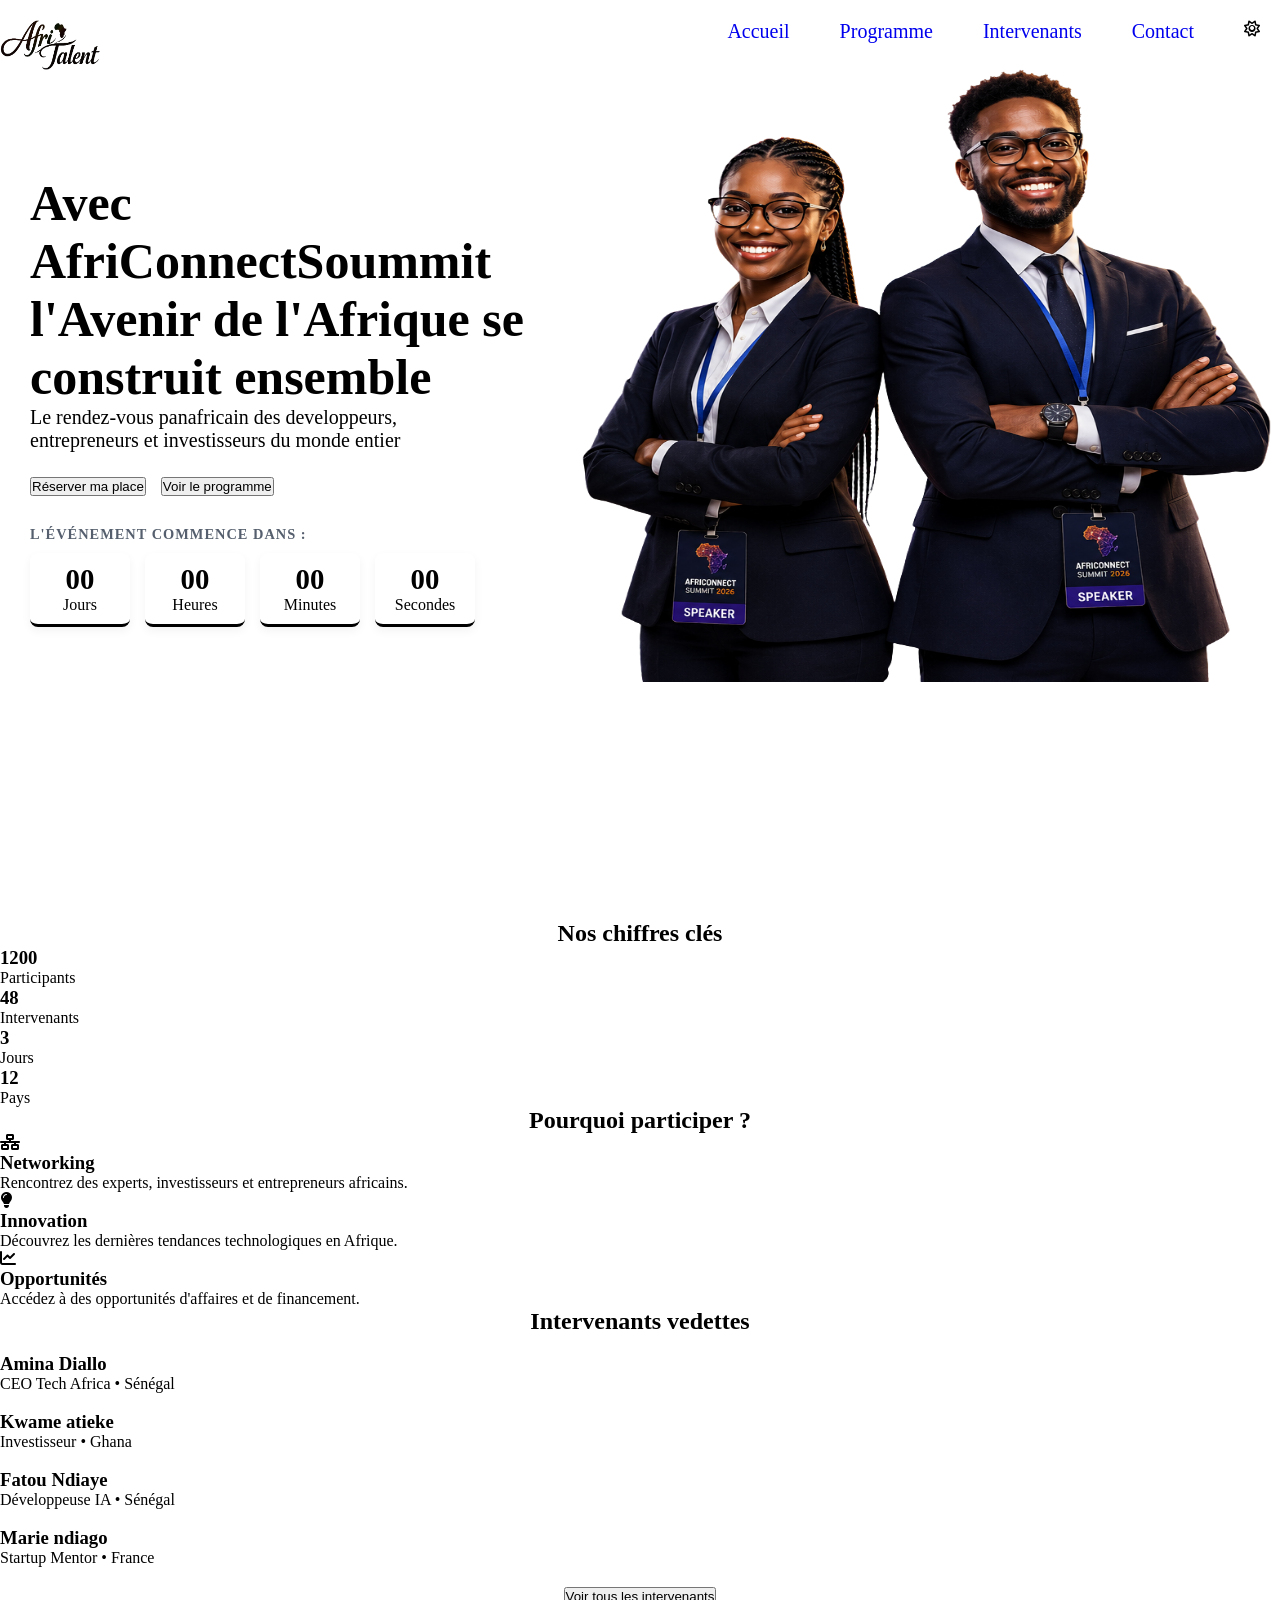
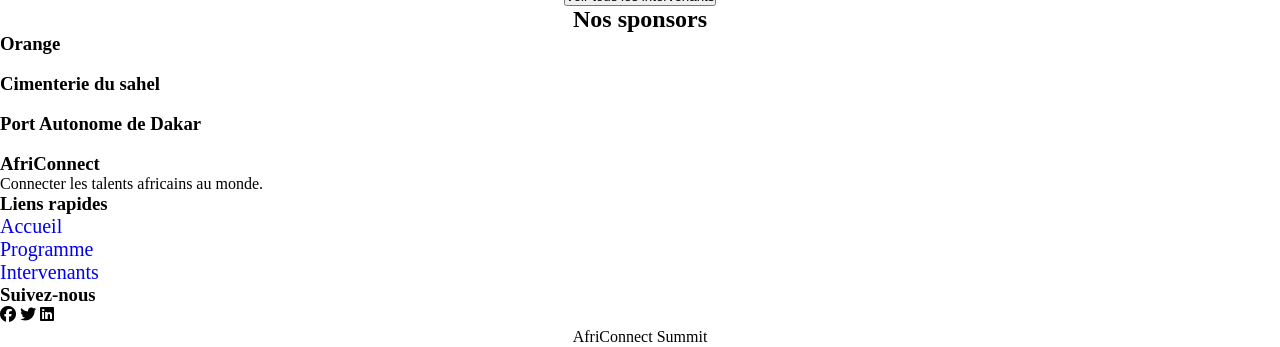
==== index.html @ 257198a6 "HTML : structure complète des 5 pages avec sections et contenu texte" ====
<!DOCTYPE html>
<html lang="fr">

<head>
    <meta charset="UTF-8">
    <meta name="viewport" content="width=device-width, initial-scale=1.0">
    <title>AfriConnect Summit 2026</title>
    <link rel="stylesheet" href="https://cdnjs.cloudflare.com/ajax/libs/font-awesome/6.5.1/css/all.min.css">
    <link rel="stylesheet" href="Css/style.css">
</head>

<body>
   <header class="mapage">
     <nav class="navigation">
        <div>
            <img src="Images/AFRI.png" alt="Logo AfriConnect" width="100px" height="50px">
        </div>
        <div>
            <ul type="none" class="lien">
                <li><a href="index.html">Accueil</a></li>
                <li><a href="programme.html">Programme</a></li>
                <li><a href="intervenants.html">Intervenants</a></li>
                <li><a href="contact.html">Contact</a></li>
                <li><i class="fa-regular fa-sun"></i></li>
            </ul>
        </div>
    </nav>
    <div>
        <section>
            <div class="PAGEACCEUIL">
                <div class="texte">
                    <h1 class="texteacceuil">Avec AfriConnectSoummit <br> l'Avenir de l'Afrique se construit ensemble</h1>
                    <span>Le rendez-vous panafricain des developpeurs, <br> entrepreneurs et investisseurs du monde entier</span>
                    <div class="acceuil">
                        <button >Réserver ma place</button>
                        <button >Voir le programme</button>
                    </div>
                    <div class="evenement">
                        <p class="titre">L'événement commence dans :</p>
                        <div class="aaa">
                            <div class="date">
                                <span id="jour">00</span>
                                <label>Jours</label>
                            </div>
                            <div class="date">
                                <span id="heure">00</span>
                                <label>Heures</label>
                            </div>
                            <div class="date">
                                <span id="minutes">00</span>
                                <label>Minutes</label>
                            </div>
                            <div class="date">
                                <span id="seconde">00</span>
                                <label>Secondes</label>
                            </div>
                        </div>
                    </div>
                </div>
                <div>
                    <img src="Images/PhotoA123.png" alt="photo accueil" id="photoAcceuil">
                </div>
            </div>
        </section>
    </div>
   </header>
     
   <div>
    <section class="chiffres">
        <h2 style="text-align:center">Nos chiffres clés</h2>

        <div class="grid-chiffres">
            <div class="chiffre1">
                <h3 class="counter">1200</h3>
                <p>Participants</p>
            </div>

            <div class="chiffre2">
                <h3 class="counter">48</h3>
                <p>Intervenants</p>
            </div>

            <div class="chiffre3">
                <h3 class="counter">3</h3>
                <p>Jours</p>
            </div>

            <div class="chiffre4">
                <h3 class="counter">12</h3>
                <p>Pays</p>
            </div>
        </div>
    </section>
   </div>

    <section class="PARTICIPER">
        <h2 style="text-align:center;">Pourquoi participer ?</h2>

        <div class="participation">

            <div>
                <i class="fa-solid fa-network-wired"></i>
                <h3>Networking</h3>
                <p>Rencontrez des experts, investisseurs et entrepreneurs africains.</p>
            </div>

            <div class="why-box">
                <i class="fa-solid fa-lightbulb"></i>
                <h3>Innovation</h3>
                <p>Découvrez les dernières tendances technologiques en Afrique.</p>
            </div>

            <div class="why-box">
                <i class="fa-solid fa-chart-line"></i>
                <h3>Opportunités</h3>
                <p>Accédez à des opportunités d'affaires et de financement.</p>
            </div>

        </div>
    </section>

    <section class="intervenants">
        <h2 style="text-align:center;">Intervenants vedettes</h2>

        <div class="grid-intervenants">

            <div class="card">
                <img src="" alt="">
                <h3>Amina Diallo</h3>
                <p>CEO Tech Africa • Sénégal</p>
            </div>

            <div class="card">
                <img src="" alt="">
                <h3>Kwame atieke</h3>
                <p>Investisseur • Ghana</p>
            </div>

            <div class="card">
                <img src="" alt="">
                <h3>Fatou Ndiaye</h3>
                <p>Développeuse IA • Sénégal</p>
            </div>

            <div class="card">
                <img src="" alt="">
                <h3>Marie ndiago</h3>
                <p>Startup Mentor • France</p>
            </div>

        </div>

        <div style="text-align:center; margin-top:20px;">
            <button onclick="location.href='intervenants.html'">Voir tous les intervenants</button>
        </div>
    </section>

    <section class="sponsors">
        <h2 style="text-align:center">Nos sponsors</h2>

        <div>

            <div class="orange">
                <h3>Orange</h3>
                <img src="" alt="">
            </div>

            <div class="ciment">
                <h3>Cimenterie du sahel</h3>
                <img src="" alt="">
            </div>

            <div class="port">
                <h3>Port Autonome de Dakar</h3>
                <img src="" alt="">
            </div>
        </div>
    </section>

    <footer>
        <div class="footer">
            <div>
                <h3>AfriConnect</h3>
                <p>Connecter les talents africains au monde.</p>
            </div>
            <div>
                <h3>Liens rapides</h3>
                <ul>
                    <li><a href="#">Accueil</a></li>
                    <li><a href="#">Programme</a></li>
                    <li><a href="#">Intervenants</a></li>
                </ul>
            </div>
            <div>
                <h3>Suivez-nous</h3>
                <i class="fa-brands fa-facebook"></i>
                <i class="fa-brands fa-twitter"></i>
                <i class="fa-brands fa-linkedin"></i>
            </div>
        </div>
        <p style="text-align:center;">
            <span></span> AfriConnect Summit
        </p>
    </footer>

    <script src="Js/main.js"></script>
</body>

</html>
---- Css/style.css ----
*{
    margin: 0;
    padding: 0;
}
.navigation{
    display: flex;
    justify-content: space-between;
    margin-top: 20px;
    margin-right: 20px;
}
.lien{
    display: flex;
    justify-content: space-between;
    gap: 50px;
}
.PAGEACCEUIL{
    display: flex;
    justify-content: space-between;
}
#photoAcceuil{
    margin-top: -5px;
    width: 700px;
    height: 613px;
    margin-bottom: 50px;
    
}
a{
    font-size: 20px;
}
.texte{
    margin-top: 100px;
    margin-left: 30px;
}
.texteacceuil{
    font-size: 50px;
}
span{
    font-size: 20px;
}
a{
    text-decoration: none;
}
.acceuil {
    margin-top: 25px;
    margin-bottom: 30px;
    display: flex;
    gap: 15px;
}

.evenement{
    margin-top: 20px;
    max-width: 400px;
}

.titre{
    font-size: 0.9rem;
    font-weight: 600;
    text-transform: uppercase;
    letter-spacing: 1px;
    margin-bottom: 10px;
    color: #555F6D; 
}

.aaa {
    display: flex;
    gap: 15px;
}

.date {
    background: #ffffff;
    padding: 10px 15px;
    border-radius: 8px;
    text-align: center;
    min-width: 70px;
    box-shadow: 0 4px 10px rgba(0, 0, 0, 0.05);
    border-bottom: 3px solid black; 
}

.date span {
    display: block;
    font-size: 1.8rem;
    font-weight: bold;
    color:black; 
}
/* .mapage{
    background: url(../../../../Downloads/pageAcceuil1.png);
    background-size: cover;
} */
header{
    height: 100vh;
}
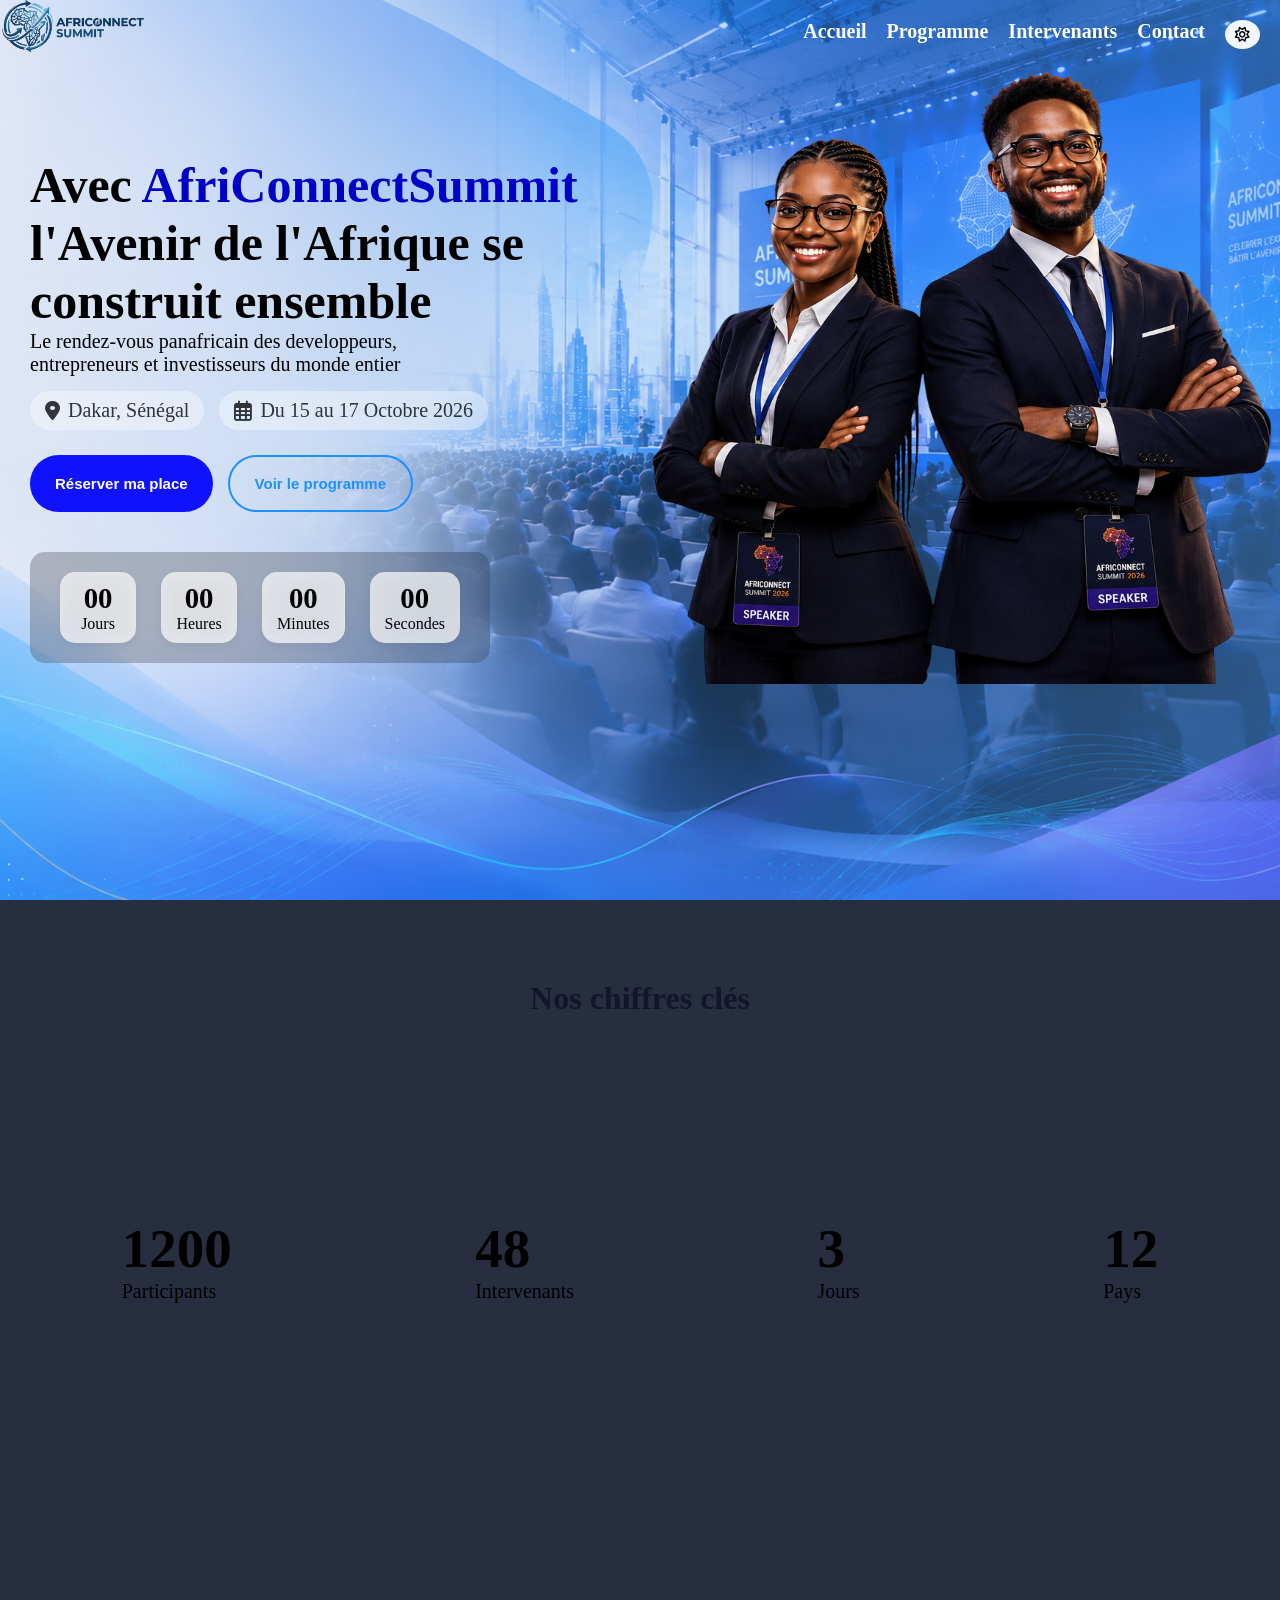
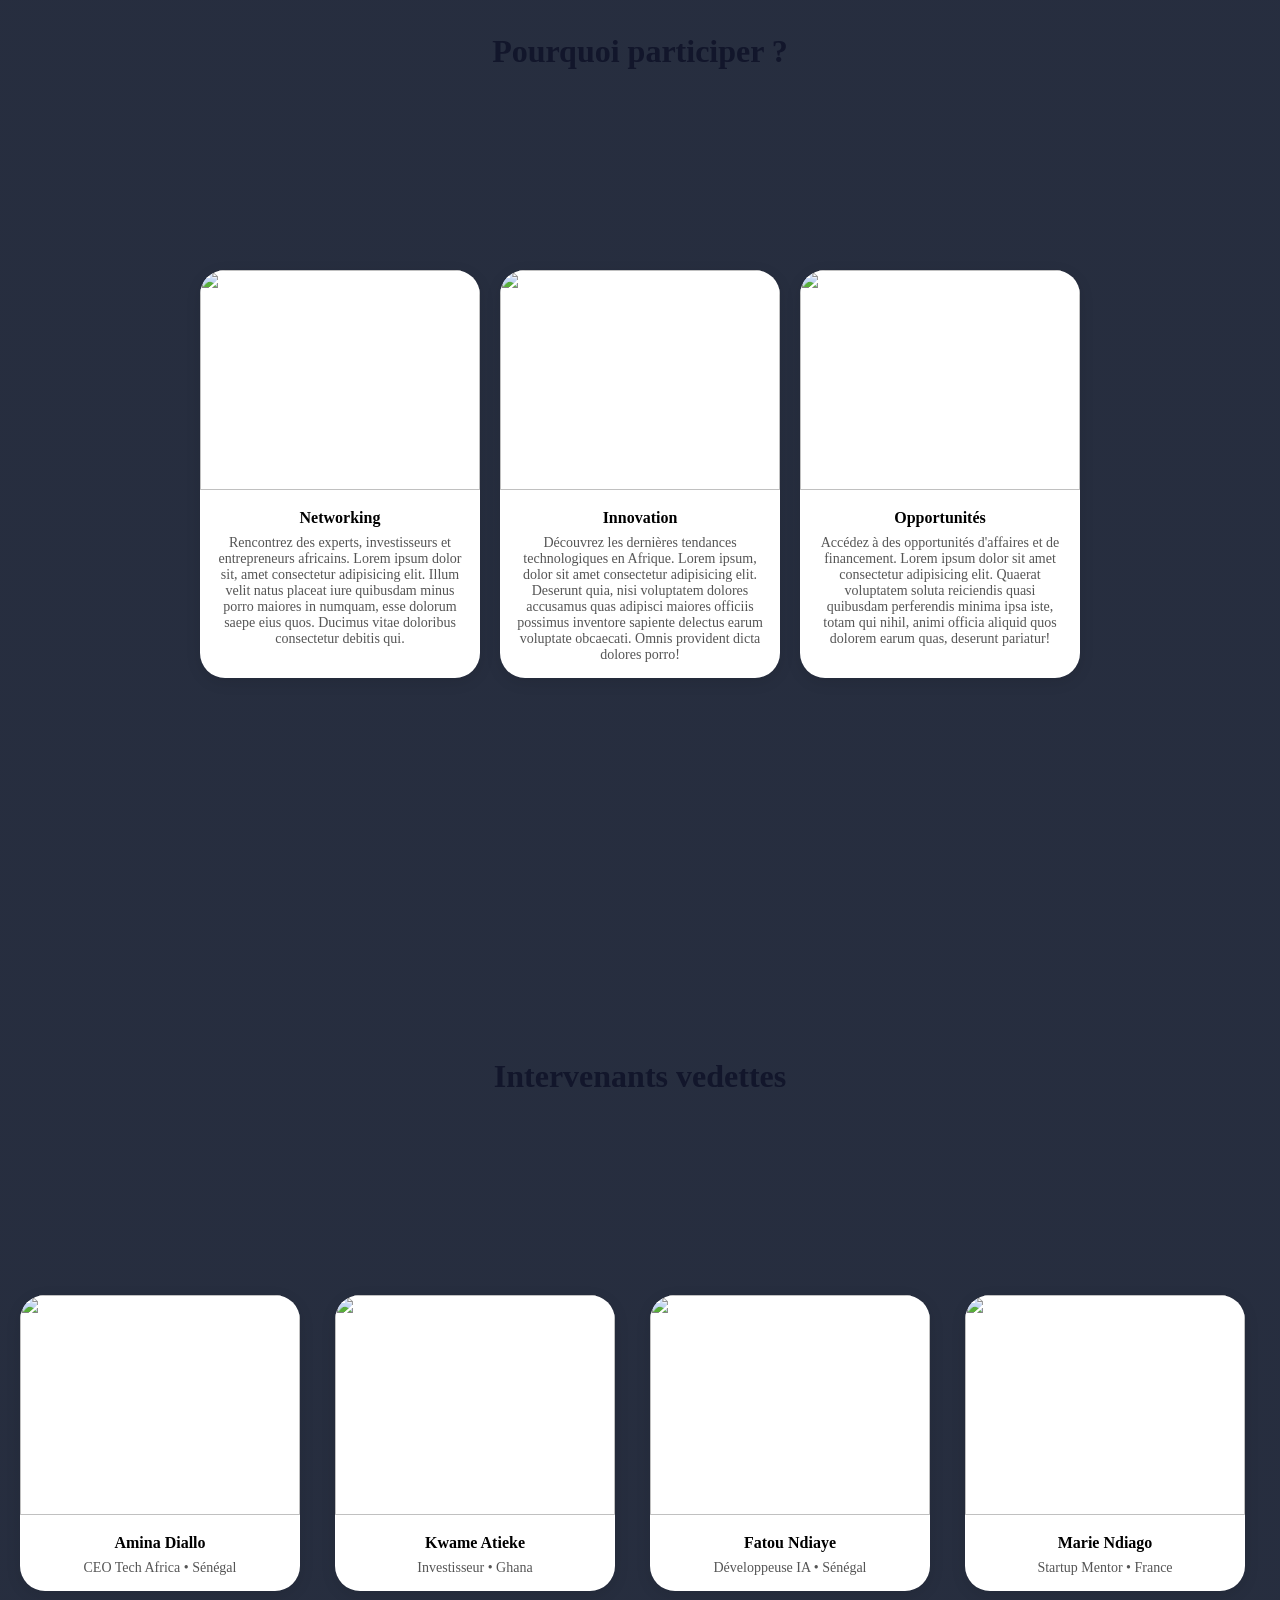
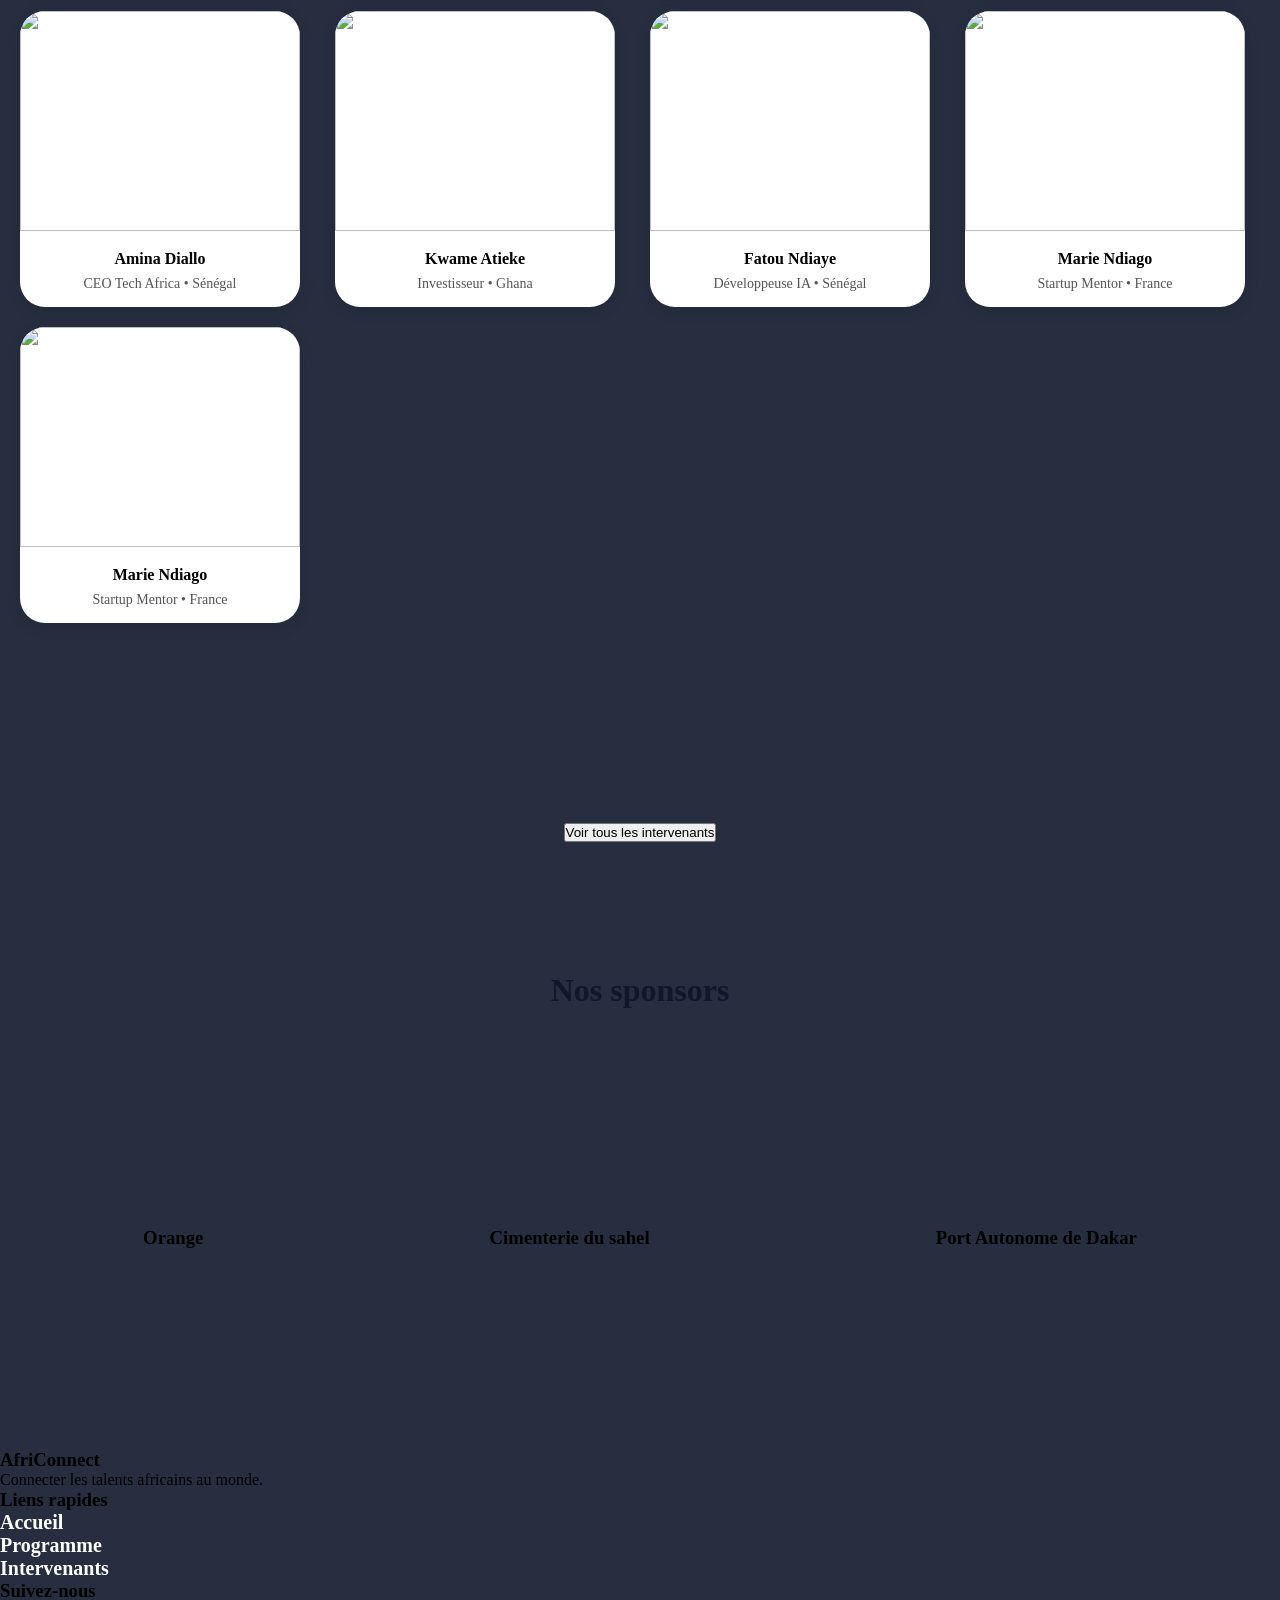
==== commit 0dd5b603: "CSS : variables, layout général et styles de base" ====
--- a/index.html
+++ b/index.html
@@ -1,6 +1,5 @@
 <!DOCTYPE html>
 <html lang="fr">
-
 <head>
     <meta charset="UTF-8">
     <meta name="viewport" content="width=device-width, initial-scale=1.0">
@@ -9,170 +8,245 @@
     <link rel="stylesheet" href="Css/style.css">
 </head>
 
-<body>
-   <header class="mapage">
-     <nav class="navigation">
-        <div>
-            <img src="Images/AFRI.png" alt="Logo AfriConnect" width="100px" height="50px">
-        </div>
-        <div>
-            <ul type="none" class="lien">
-                <li><a href="index.html">Accueil</a></li>
-                <li><a href="programme.html">Programme</a></li>
-                <li><a href="intervenants.html">Intervenants</a></li>
-                <li><a href="contact.html">Contact</a></li>
-                <li><i class="fa-regular fa-sun"></i></li>
-            </ul>
-        </div>
-    </nav>
+<body  class="back">
     <div>
-        <section>
-            <div class="PAGEACCEUIL">
-                <div class="texte">
-                    <h1 class="texteacceuil">Avec AfriConnectSoummit <br> l'Avenir de l'Afrique se construit ensemble</h1>
-                    <span>Le rendez-vous panafricain des developpeurs, <br> entrepreneurs et investisseurs du monde entier</span>
-                    <div class="acceuil">
-                        <button >Réserver ma place</button>
-                        <button >Voir le programme</button>
-                    </div>
-                    <div class="evenement">
-                        <p class="titre">L'événement commence dans :</p>
-                        <div class="aaa">
-                            <div class="date">
-                                <span id="jour">00</span>
-                                <label>Jours</label>
+        <header class="mapage">
+            <nav class="navigation">
+                <div>
+                    <img src="Images/LOGO1.png" alt="Logo AfriConnect" class="logo">
+                </div>
+                <div>
+                    <ul type="none" class="lien">
+                        <li><a href="index.html">Accueil</a></li>
+                        <li><a href="programme.html">Programme</a></li>
+                        <li><a href="intervenants.html">Intervenants</a></li>
+                        <li><a href="contact.html">Contact</a></li>
+                        <li>
+                            <button>
+                                <i class="fa-regular fa-sun"></i>
+                            </button>
+                        </li>
+                    </ul>
+                </div>
+            </nav>
+            <div>
+                <section>
+                    <div class="PAGEACCEUIL">
+                        <div class="texte">
+                            <h1 class="texteacceuil">Avec <span class="afri">AfriConnectSummit</span> <br> l'Avenir de l'Afrique se construit
+                                ensemble</h1>
+                            <span>Le rendez-vous panafricain des developpeurs, <br> entrepreneurs et investisseurs du
+                                monde entier</span>
+                            <div class="dateevenement">
+                                <span class="info">
+                                    <i class="fa-solid fa-location-dot"></i> Dakar, Sénégal
+                                </span>
+                                <span class="info">
+                                    <i class="fa-regular fa-calendar-days"></i>Du 15 au 17 Octobre 2026
+                                </span>
                             </div>
-                            <div class="date">
-                                <span id="heure">00</span>
-                                <label>Heures</label>
+                            <div class="acceuil">
+                                <button class="buttonplace">Réserver ma place</button>
+                                <button class="buttonprogramme">Voir le programme</button>
                             </div>
-                            <div class="date">
-                                <span id="minutes">00</span>
-                                <label>Minutes</label>
-                            </div>
-                            <div class="date">
-                                <span id="seconde">00</span>
-                                <label>Secondes</label>
+                            <div class="evenement">
+                                <div class="aaa">
+                                    <div class="date">
+                                        <span id="jour">00</span>
+                                        <label>Jours</label>
+                                    </div>
+                                    <div class="date">
+                                        <span id="heure">00</span>
+                                        <label>Heures</label>
+                                    </div>
+                                    <div class="date">
+                                        <span id="minutes">00</span>
+                                        <label>Minutes</label>
+                                    </div>
+                                    <div class="date">
+                                        <span id="seconde">00</span>
+                                        <label>Secondes</label>
+                                    </div>
+                                </div>
                             </div>
                         </div>
-                    </div>
-                </div>
-                <div>
-                    <img src="Images/PhotoA123.png" alt="photo accueil" id="photoAcceuil">
-                </div>
-            </div>
-        </section>
+                        <div>
+                            <img src="Images/PhotoAcceuil1 (3).png" alt="photo accueil" id="photoAcceuil">
+                        </div>
+                    </div>
+                </section>
+            </div>
+        </header>
+
+        <div>
+            <section class="chiffreclé">
+                <h2 class="centrer">Nos chiffres clés</h2>
+
+                <div class="chiffre">
+                    <div class="chiffre1">
+                        <h3 class="nombre">1200</h3>
+                        <p class="mesp">Participants</p>
+                    </div>
+
+                    <div class="chiffre2">
+                        <h3 class="nombre">48</h3>
+                        <p class="mesp">Intervenants</p>
+                    </div>
+
+                    <div class="chiffre3">
+                        <h3 class="nombre">3</h3>
+                        <p class="mesp">Jours</p>
+                    </div>
+
+                    <div class="chiffre4">
+                        <h3 class="nombre">12</h3>
+                        <p class="mesp">Pays</p>
+                    </div>
+                </div>
+            </section>
+        </div>
     </div>
-   </header>
-     
-   <div>
-    <section class="chiffres">
-        <h2 style="text-align:center">Nos chiffres clés</h2>
-
-        <div class="grid-chiffres">
-            <div class="chiffre1">
-                <h3 class="counter">1200</h3>
-                <p>Participants</p>
-            </div>
-
-            <div class="chiffre2">
-                <h3 class="counter">48</h3>
-                <p>Intervenants</p>
-            </div>
-
-            <div class="chiffre3">
-                <h3 class="counter">3</h3>
-                <p>Jours</p>
-            </div>
-
-            <div class="chiffre4">
-                <h3 class="counter">12</h3>
-                <p>Pays</p>
-            </div>
+
+    <section class="PARTICIPER">
+        <h2 class="centrer">Pourquoi participer ?</h2>
+
+        <div class="participation">
+
+            <div class="carte">
+                <img src="" alt="">
+                <div class="cartep">
+                    <h3>Networking</h3>
+                    <p>Rencontrez des experts, investisseurs et entrepreneurs africains. Lorem ipsum dolor sit, amet
+                        consectetur adipisicing elit. Illum velit natus placeat iure quibusdam minus porro maiores in
+                        numquam, esse dolorum saepe eius quos. Ducimus vitae doloribus consectetur debitis qui.</p>
+                </div>
+            </div>
+
+            <div class="carte">
+                <img src="" alt="">
+                <div class="cartep">
+                    <h3>Innovation</h3>
+                    <p>Découvrez les dernières tendances technologiques en Afrique. Lorem ipsum, dolor sit amet
+                        consectetur adipisicing elit. Deserunt quia, nisi voluptatem dolores accusamus quas adipisci
+                        maiores officiis possimus inventore sapiente delectus earum voluptate obcaecati. Omnis provident
+                        dicta dolores porro!</p>
+                </div>
+            </div>
+
+            <div class="carte">
+                <img src="" alt="">
+                <div class="cartep">
+                    <h3>Opportunités</h3>
+                    <p>Accédez à des opportunités d'affaires et de financement. Lorem ipsum dolor sit amet consectetur
+                        adipisicing elit. Quaerat voluptatem soluta reiciendis quasi quibusdam perferendis minima ipsa
+                        iste, totam qui nihil, animi officia aliquid quos dolorem earum quas, deserunt pariatur!</p>
+                </div>
+            </div>
+
         </div>
     </section>
-   </div>
-
-    <section class="PARTICIPER">
-        <h2 style="text-align:center;">Pourquoi participer ?</h2>
-
-        <div class="participation">
-
-            <div>
-                <i class="fa-solid fa-network-wired"></i>
-                <h3>Networking</h3>
-                <p>Rencontrez des experts, investisseurs et entrepreneurs africains.</p>
-            </div>
-
-            <div class="why-box">
-                <i class="fa-solid fa-lightbulb"></i>
-                <h3>Innovation</h3>
-                <p>Découvrez les dernières tendances technologiques en Afrique.</p>
-            </div>
-
-            <div class="why-box">
-                <i class="fa-solid fa-chart-line"></i>
-                <h3>Opportunités</h3>
-                <p>Accédez à des opportunités d'affaires et de financement.</p>
-            </div>
-
+
+    <section class="Nos">
+        <h2 class="centrer">Intervenants vedettes</h2>
+
+        <div class="intervenants">
+
+            <div class="carte">
+                <img src="" alt="">
+                <div class="cartep">
+                    <h3>Amina Diallo</h3>
+                    <p>CEO Tech Africa • Sénégal</p>
+                </div>
+            </div>
+
+            <div class="carte">
+                <img src="" alt="">
+                <div class="cartep">
+                    <h3>Kwame Atieke</h3>
+                    <p>Investisseur • Ghana</p>
+                </div>
+            </div>
+
+            <div class="carte">
+                <img src="" alt="">
+                <div class="cartep">
+                    <h3>Fatou Ndiaye</h3>
+                    <p>Développeuse IA • Sénégal</p>
+                </div>
+            </div>
+
+            <div class="carte">
+                <img src="" alt="">
+                <div class="cartep">
+                    <h3>Marie Ndiago</h3>
+                    <p>Startup Mentor • France</p>
+                </div>
+            </div>
+
+            <div class="carte">
+                <img src="" alt="">
+                <div class="cartep">
+                    <h3>Amina Diallo</h3>
+                    <p>CEO Tech Africa • Sénégal</p>
+                </div>
+            </div>
+
+            <div class="carte">
+                <img src="" alt="">
+                <div class="cartep">
+                    <h3>Kwame Atieke</h3>
+                    <p>Investisseur • Ghana</p>
+                </div>
+            </div>
+
+            <div class="carte">
+                <img src="" alt="">
+                <div class="cartep">
+                    <h3>Fatou Ndiaye</h3>
+                    <p>Développeuse IA • Sénégal</p>
+                </div>
+            </div>
+
+            <div class="carte">
+                <img src="" alt="">
+                <div class="cartep">
+                    <h3>Marie Ndiago</h3>
+                    <p>Startup Mentor • France</p>
+                </div>
+            </div>
+            <div class="carte">
+                <img src="" alt="">
+                <div class="cartep">
+                    <h3>Marie Ndiago</h3>
+                    <p>Startup Mentor • France</p>
+                </div>
+            </div>
+
+        </div>
+
+        <div class="boutonintervenant">
+            <button>Voir tous les intervenants</button>
         </div>
     </section>
 
-    <section class="intervenants">
-        <h2 style="text-align:center;">Intervenants vedettes</h2>
-
-        <div class="grid-intervenants">
-
-            <div class="card">
-                <img src="" alt="">
-                <h3>Amina Diallo</h3>
-                <p>CEO Tech Africa • Sénégal</p>
-            </div>
-
-            <div class="card">
-                <img src="" alt="">
-                <h3>Kwame atieke</h3>
-                <p>Investisseur • Ghana</p>
-            </div>
-
-            <div class="card">
-                <img src="" alt="">
-                <h3>Fatou Ndiaye</h3>
-                <p>Développeuse IA • Sénégal</p>
-            </div>
-
-            <div class="card">
-                <img src="" alt="">
-                <h3>Marie ndiago</h3>
-                <p>Startup Mentor • France</p>
-            </div>
-
-        </div>
-
-        <div style="text-align:center; margin-top:20px;">
-            <button onclick="location.href='intervenants.html'">Voir tous les intervenants</button>
-        </div>
-    </section>
-
     <section class="sponsors">
-        <h2 style="text-align:center">Nos sponsors</h2>
-
-        <div>
+        <h2 class="centrer">Nos sponsors</h2>
+
+        <div class="zzz">
 
             <div class="orange">
+                <img src="" alt="">
                 <h3>Orange</h3>
-                <img src="" alt="">
             </div>
 
             <div class="ciment">
+                <img src="" alt="">
                 <h3>Cimenterie du sahel</h3>
-                <img src="" alt="">
             </div>
 
             <div class="port">
+                <img src="" alt="">
                 <h3>Port Autonome de Dakar</h3>
-                <img src="" alt="">
             </div>
         </div>
     </section>
@@ -198,9 +272,6 @@
                 <i class="fa-brands fa-linkedin"></i>
             </div>
         </div>
-        <p style="text-align:center;">
-            <span></span> AfriConnect Summit
-        </p>
     </footer>
 
     <script src="Js/main.js"></script>
--- a/Css/style.css
+++ b/Css/style.css
@@ -1,45 +1,62 @@
-*{
+* {
     margin: 0;
     padding: 0;
 }
-.navigation{
+
+.navigation {
+    display: flex;
+    justify-content: space-between;
+    margin-right: 20px;
+}
+
+.lien {
     display: flex;
     justify-content: space-between;
     margin-top: 20px;
-    margin-right: 20px;
-}
-.lien{
+    gap: 20px;
+}
+
+a {
+    color: white;
+    font-weight: bold;
+}
+
+
+.PAGEACCEUIL {
     display: flex;
     justify-content: space-between;
-    gap: 50px;
-}
-.PAGEACCEUIL{
-    display: flex;
-    justify-content: space-between;
-}
-#photoAcceuil{
-    margin-top: -5px;
-    width: 700px;
+    
+}
+
+#photoAcceuil {
+    margin-top: 15px;
+    width: 630px;
     height: 613px;
     margin-bottom: 50px;
-    
-}
-a{
+
+}
+
+a {
     font-size: 20px;
 }
-.texte{
+
+.texte {
     margin-top: 100px;
     margin-left: 30px;
 }
-.texteacceuil{
+
+.texteacceuil {
     font-size: 50px;
 }
-span{
+
+span {
     font-size: 20px;
 }
-a{
+
+a {
     text-decoration: none;
 }
+
 .acceuil {
     margin-top: 25px;
     margin-bottom: 30px;
@@ -47,46 +64,523 @@
     gap: 15px;
 }
 
-.evenement{
-    margin-top: 20px;
+.evenement {
+    margin-top: 40px;
     max-width: 400px;
 }
 
-.titre{
-    font-size: 0.9rem;
-    font-weight: 600;
-    text-transform: uppercase;
-    letter-spacing: 1px;
-    margin-bottom: 10px;
-    color: #555F6D; 
-}
-
 .aaa {
     display: flex;
     gap: 15px;
 }
-
 .date {
-    background: #ffffff;
+    background: rgba(255, 255, 255, 0.733);
+    backdrop-filter: blur(10px);
     padding: 10px 15px;
-    border-radius: 8px;
-    text-align: center;
-    min-width: 70px;
+    border-radius: 15px;
+    text-align: center;
+    width: 100%;
     box-shadow: 0 4px 10px rgba(0, 0, 0, 0.05);
-    border-bottom: 3px solid black; 
 }
 
 .date span {
     display: block;
     font-size: 1.8rem;
     font-weight: bold;
-    color:black; 
-}
-/* .mapage{
-    background: url(../../../../Downloads/pageAcceuil1.png);
+    color: black;
+}
+
+.mapage {
+    background: linear-gradient(to left, #53a3f386, #71b2f30e), url(../Images/AF4.png) no-repeat center center;
     background-size: cover;
+}
+
+header {
+    height: 100vh;
+}
+
+.programme {
+    height: 100vh;
+}
+
+.thematique {
+    height: 100vh;
+}
+
+.centrer {
+    text-align: center;
+    margin-top: 80px;
+    font-size: 45px;
+}
+
+.centrerP {
+    text-align: center;
+    margin-top: 50px;
+    font-size: 45px;
+}
+
+.chiffre {
+    display: flex;
+    align-items: center;
+    justify-content: space-around;
+    margin-top: 200px;
+    margin-bottom: 200px;
+}
+
+.participation {
+    display: flex;
+    justify-content: space-around;
+    margin-top: 200px;
+    margin-bottom: 200px;
+}
+
+.intervenants {
+    display: flex;
+    justify-content: space-around;
+    margin-top: 200px;
+    margin-bottom: 200px;
+}
+
+.zzz {
+    display: flex;
+    justify-content: space-around;
+    margin-top: 200px;
+    margin-bottom: 200px;
+}
+
+/* body{
+    background: #fddcb2;
 } */
-header{
-    height: 100vh;
-}
-
+.tabs {
+    text-align: center;
+    margin-top: 20px;
+    margin-bottom: 60px;
+}
+
+.mesjours {
+    display: flex;
+    justify-content: space-around;
+}
+
+.theme {
+    display: flex;
+    justify-content: space-around;
+    margin-top: 100px;
+}
+
+.mesbouttons {
+    margin-top: 30px;
+    display: flex;
+    gap: 20px;
+    justify-content: center;
+}
+
+.intervenant {
+    display: flex;
+    flex-wrap: wrap;
+    justify-content: space-around;
+    gap: 120px;
+}
+
+.nombre {
+    font-size: 55px;
+}
+
+.mesp {
+    font-size: 20px;
+}
+
+.PARTICIPER {
+    padding: 50px 20px;
+}
+
+.centrer {
+    text-align: center;
+    margin-bottom: 40px;
+}
+
+.participation {
+    display: flex;
+    justify-content: center;
+    gap: 20px;
+    flex-wrap: wrap;
+}
+
+.carte {
+    width: 280px;
+    border-radius: 10px;
+    background: #fff;
+    box-shadow: 0 4px 15px rgba(0, 0, 0, 0.1);
+}
+
+.carte img {
+    width: 100%;
+    height: 180px;
+    object-fit: cover;
+}
+
+.cartep {
+    padding: 15px;
+    text-align: center;
+}
+
+.cartep h3 {
+    margin-bottom: 10px;
+    font-size: 18px;
+}
+
+.cartep p {
+    font-size: 14px;
+    color: #555;
+}
+
+.Nos {
+    padding: 50px 20px;
+}
+
+.centrer {
+    text-align: center;
+    margin-bottom: 40px;
+}
+
+.intervenants {
+    display: grid;
+    grid-template-columns: repeat(4, 1fr);
+    gap: 20px;
+}
+
+.carte {
+    background: #fff;
+    border-radius: 25px;
+    overflow: hidden;
+    box-shadow: 0 4px 15px rgba(0, 0, 0, 0.1);
+    text-align: center;
+}
+
+
+.carte img {
+    width: 100%;
+    height: 220px;
+}
+
+.cartep {
+    padding: 15px;
+}
+
+.cartep h3 {
+    margin-bottom: 8px;
+    font-size: 16px;
+}
+
+.cartep p {
+    font-size: 14px;
+    color: #555;
+}
+
+.boutonintervenant {
+    text-align: center;
+    margin-top: 20px;
+}
+
+.buttonplace {
+    padding: 18px 25px;
+    border-radius: 40px;
+    border: none;
+    font-size: 15px;
+    font-weight: bold;
+    color: white;
+    cursor: pointer;
+    background-color: rgba(0, 0, 255, 0.925);
+}
+
+.buttonprogramme {
+    padding: 18px 25px;
+    border-radius: 40px;
+    font-size: 15px;
+    font-weight: bold;
+    border: 2px solid #1e90ff;
+    background: transparent;
+    color: #1e90ff;
+    font-weight: 600;
+    cursor: pointer;
+}
+
+.back {
+    background: linear-gradient(rgba(15, 23, 42, 0.9), rgba(15, 23, 42, 0.9));
+}
+
+table {
+    width: 50%;
+    border-collapse: collapse;
+}
+
+td {
+    border: 1px solid black;
+    padding: 15px;
+}
+
+.thematique {
+    max-width: 1200px;
+    padding: 100px;
+    margin: 0 auto;
+    height: auto;
+}
+
+.centrer {
+    text-align: center;
+    color: #12162B;
+    font-size: 2rem;
+    margin-bottom: 50px;
+}
+
+.theme {
+    display: flex;
+    flex-wrap: wrap;
+    gap: 50px;
+    justify-content: center;
+}
+
+.theme>div {
+    background: #fff;
+    border: 1px solid rgba(23, 26, 46, 0.08);
+    border-radius: 14px;
+    padding: 1.8rem;
+    text-align: center;
+    box-shadow: 0 4px 14px rgba(0, 0, 0, 0.05);
+    flex: 0 1 calc(33.333% - 20px);
+}
+
+.theme i {
+    font-size: 20px;
+    color: #4e3de8;
+    background: rgba(232, 87, 61, 0.1);
+    width: 60px;
+    height: 60px;
+    display: flex;
+    align-items: center;
+    justify-content: center;
+    border-radius: 50%;
+    margin-top: 0px;
+    margin-right: auto;
+    margin-bottom: 16px;
+    margin-left: auto;
+}
+
+.intervenant {
+    display: flex;
+    flex-wrap: wrap;
+    gap: 20px;
+    justify-content: flex-start;
+    padding: 20px;
+}
+
+.intervenant>div {
+    width: calc((100% - (2 * 20px)) / 3);
+    box-sizing: border-box;
+    background: #ffffff;
+    border: 1px solid #e0e0e0;
+    border-radius: 8px;
+    padding: 15px;
+    text-align: center;
+    box-shadow: 0 4px 6px rgba(0, 0, 0, 0.05);
+}
+.texte {
+    animation: fadeUp 1s ease;
+}
+.logo{
+    height: 52px;
+    width: auto;
+
+}
+.lien button {
+    background: rgba(255, 255, 255, 0.945);
+    border: none;
+    font-size: 15px;
+    padding: 6px 10px;
+    border-radius: 50%;
+    cursor: pointer;
+    color: black;
+}
+.dateevenement {
+    display: flex;
+    align-items: center;
+    gap: 15px;
+    margin-top: 15px;
+}
+
+.info {
+    display: flex;
+    align-items: center;
+    gap: 8px;
+    background: rgba(252, 253, 253, 0.397);
+    padding: 8px 15px;
+    border-radius: 20px;
+    color: #000305c9;
+    font-weight: 500;
+    backdrop-filter: blur(10px);
+}
+.aaa {
+    display: flex;
+    justify-content: center;
+    gap: 25px;
+    background: rgba(8, 8, 8, 0.233);
+    backdrop-filter: blur(15px);
+    padding: 20px 30px;
+    border-radius: 15px;
+    width:100%;
+    margin-top: 5px;
+}
+.intervenant {
+    display: flex;
+    flex-wrap: wrap;
+    gap: 20px;
+    justify-content: center;
+    padding: 20px;
+}
+
+.intervenant > div {
+    flex: 0 0 calc(33.333% - 20px);
+    box-sizing: border-box;
+    background: #fff;
+    border-radius: 10px;
+    padding: 15px;
+    text-align: center;
+    box-shadow: 0 2px 8px rgba(0,0,0,0.08);
+}
+
+.intervenant img {
+    width: 100%;
+    height: 180px;
+    object-fit: cover;
+    border-radius: 8px;
+    margin-bottom: 10px;
+}
+
+.intervenant h3 {
+    margin: 5px 0;
+}
+
+.intervenant p {
+    color: #666;
+    font-size: 0.9em;
+}
+.contact-container {
+    display: flex;
+    flex-wrap: wrap;
+    gap: 30px;
+    padding: 40px 20px;
+    align-items: flex-start;
+}
+
+.formulaire {
+    flex: 2;
+    min-width: 200px;
+    background: #fff;
+    border-radius: 10px;
+    padding: 25px;
+    box-shadow: 0 2px 10px rgba(0,0,0,0.08);
+}
+
+.formulaire h2 {
+    margin-bottom: 20px;
+}
+
+.formulaire form {
+    display: flex;
+    flex-direction: column;
+    gap: 15px;
+}
+
+.formulaire form > div {
+    display: flex;
+    flex-direction: column;
+    gap: 5px;
+}
+
+.formulaire label {
+    font-weight: 600;
+    font-size: 0.9em;
+}
+
+.formulaire input,
+.formulaire select,
+.formulaire textarea {
+    padding: 10px;
+    border: 1px solid #ccc;
+    border-radius: 6px;
+    font-size: 1em;
+    width: 100%;
+}
+
+.formulaire textarea {
+    min-height: 100px;
+    resize: vertical;
+}
+.formulaire button[type="submit"] {
+    align-self: flex-start;
+    padding: 12px 30px;
+    background: #2c7a4b;
+    color: #fff;
+    border: none;
+    border-radius: 6px;
+    cursor: pointer;
+    font-weight: 600;
+}
+
+.infos {
+    flex: 1;
+    min-width: 250px;
+    background: #f7f7f7;
+    border-radius: 10px;
+    padding: 25px;
+}
+
+.infos h2 {
+    margin-bottom: 15px;
+}
+
+.infos p {
+    display: flex;
+    align-items: center;
+    gap: 10px;
+    margin: 12px 0;
+    color: #444;
+}
+.contact-container {
+    display: flex;
+    flex-wrap: wrap;
+    gap: 30px;
+    align-items: flex-start;
+}
+
+.colonnegauche {
+    flex: 2;
+    min-width: 100px;
+}
+
+.colonnedroite {
+    flex: 1;
+    min-width: 250px;
+    display: flex;
+    flex-direction: column;
+    gap: 20px;
+}
+
+.map {
+    width: 100%;
+    aspect-ratio: 1 / 1;
+    border-radius: 10px;
+    overflow: hidden;
+}
+
+.map iframe {
+    width: 100%;
+    height: 100%;
+    border: 0;
+    display: block;
+}
+.afri{
+    color: rgb(1, 1, 199);
+    font-weight: bold;
+    font-size: 50px;
+}
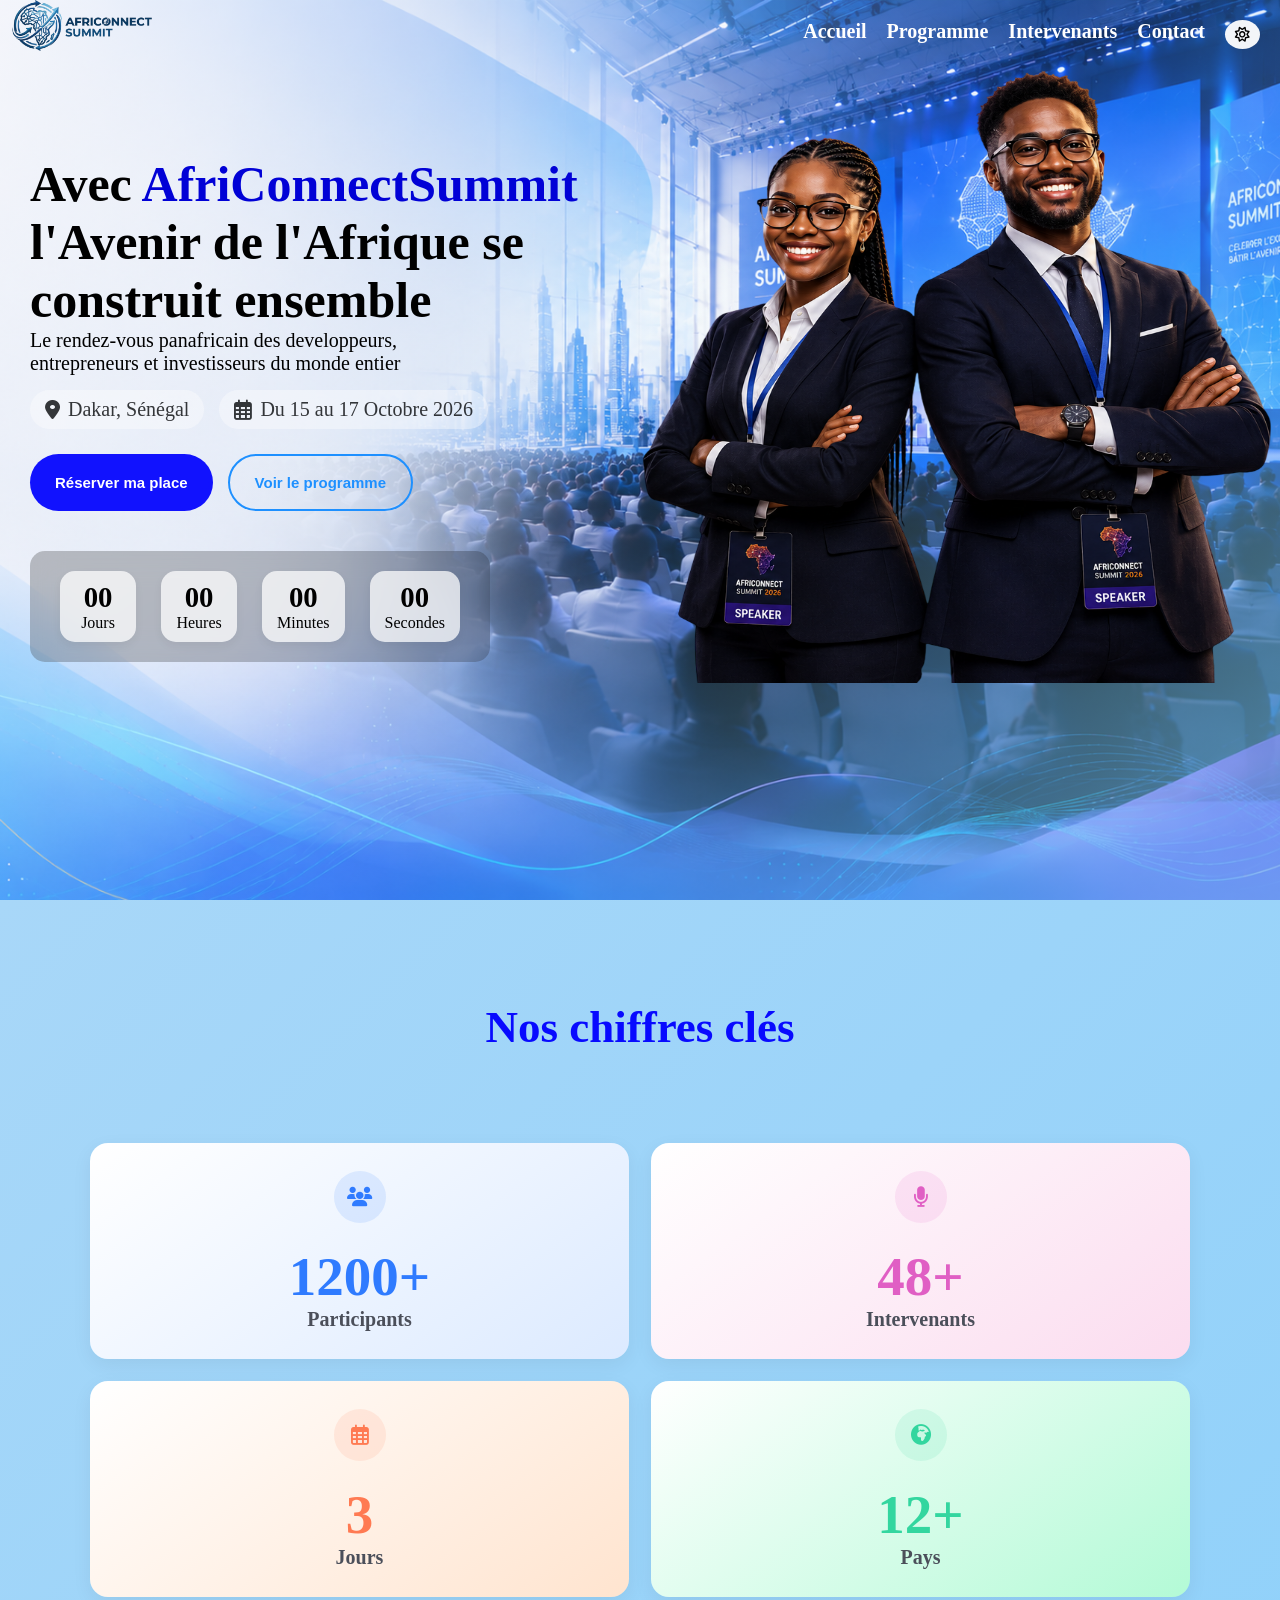
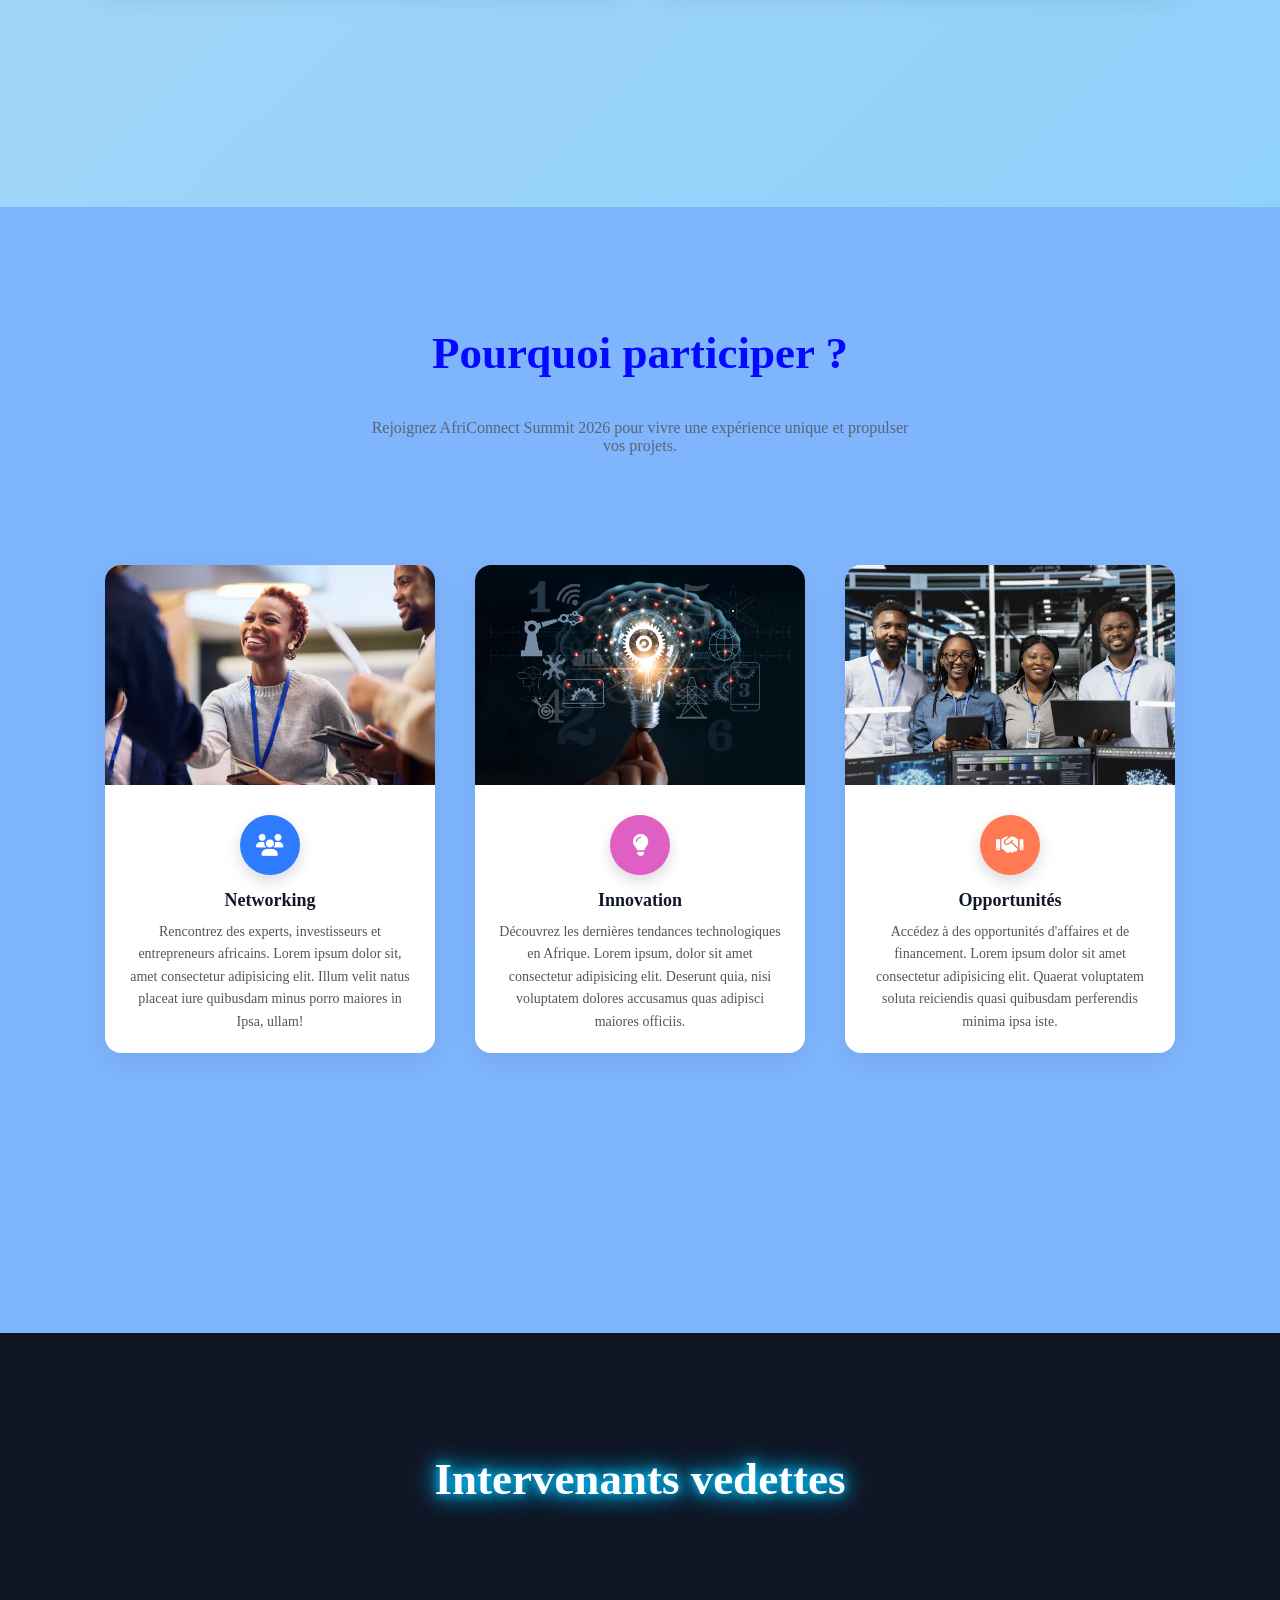
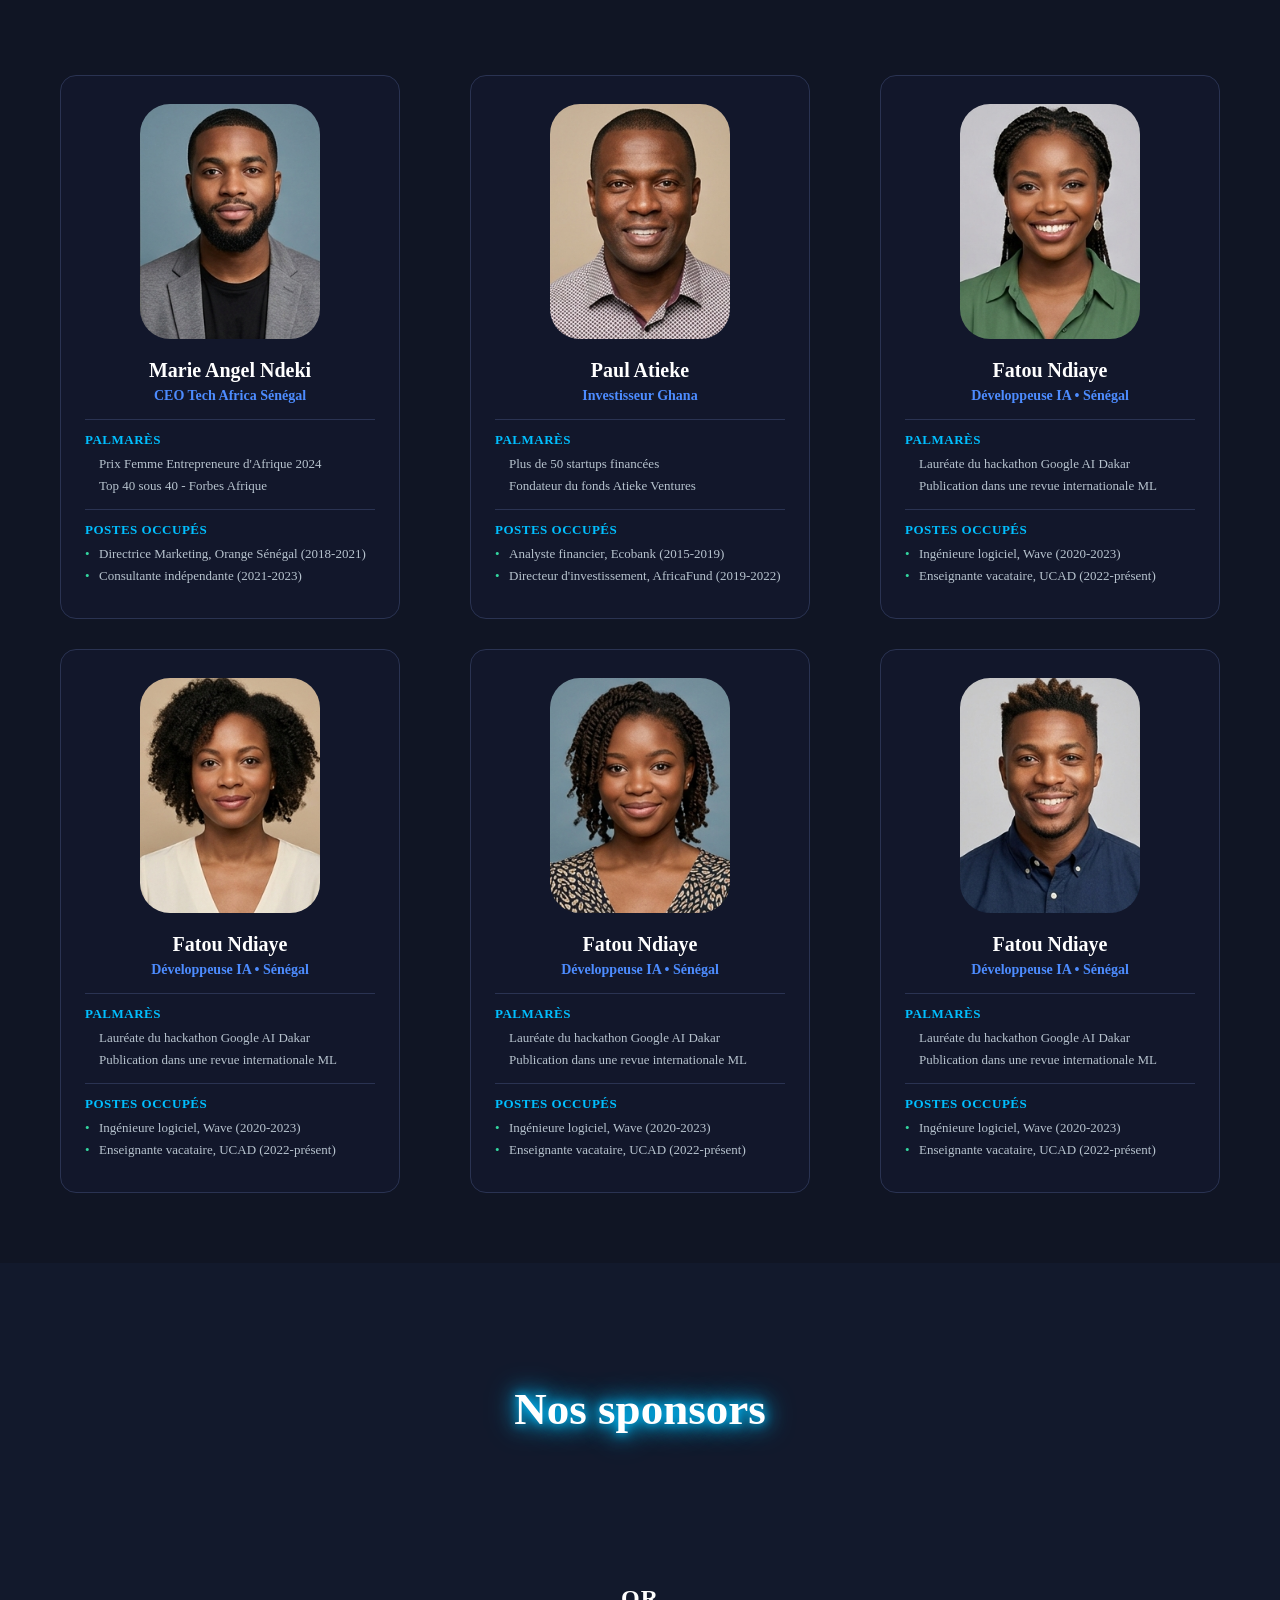
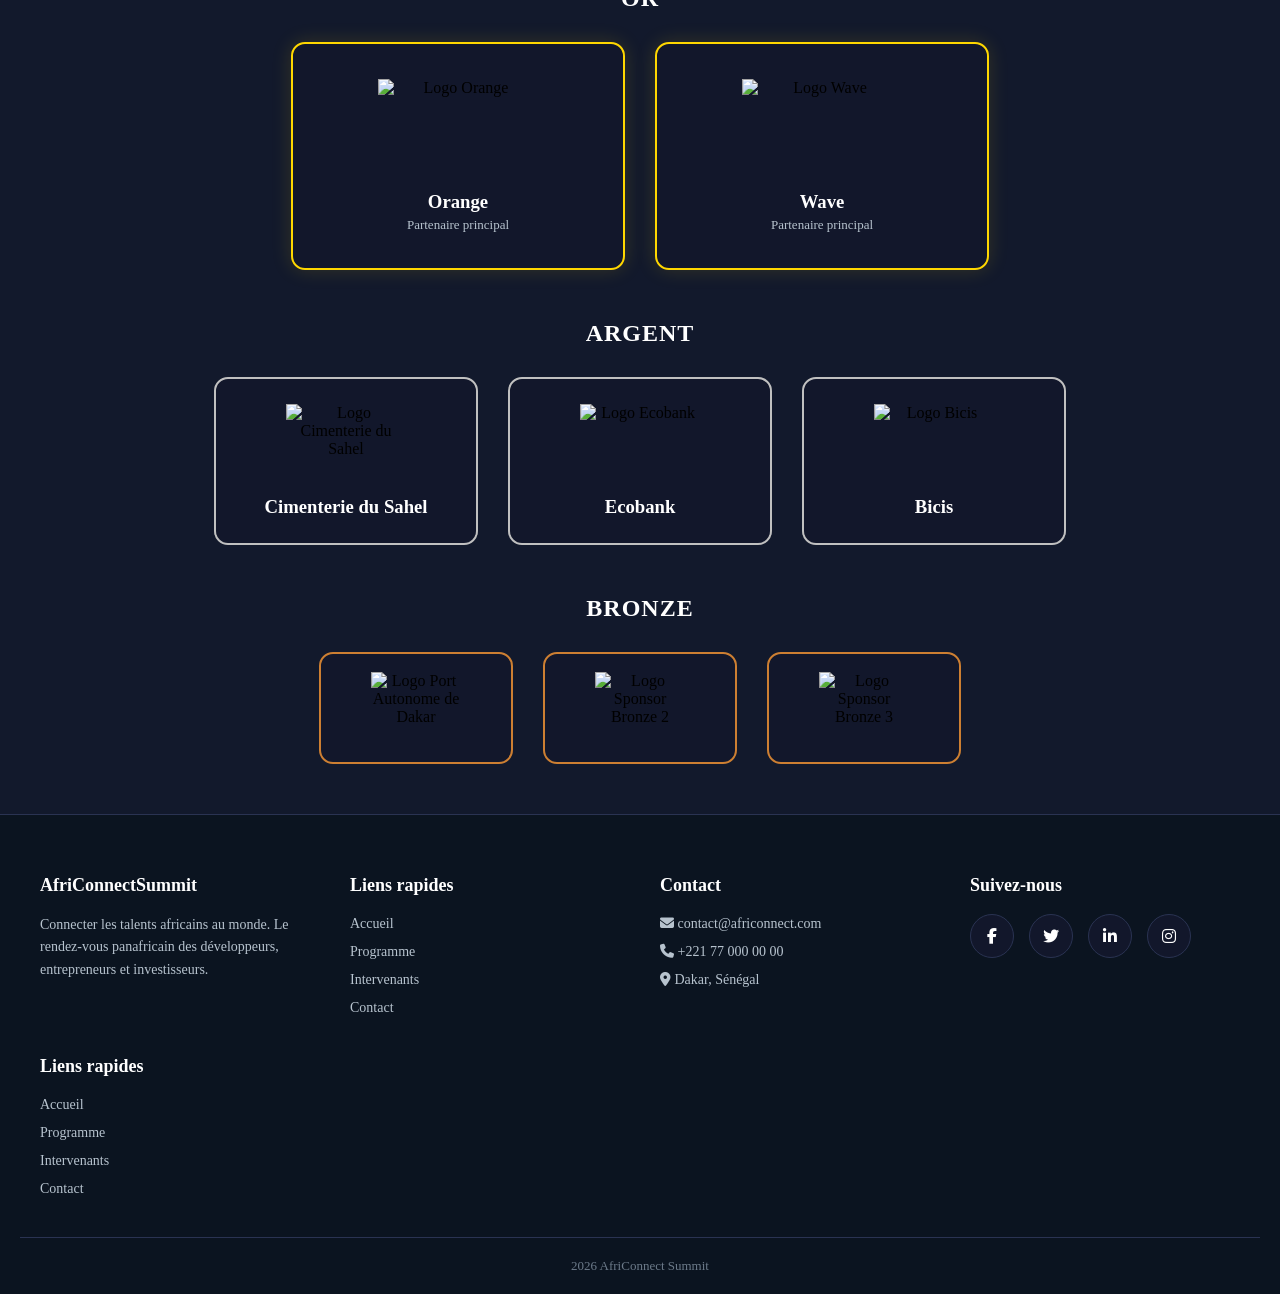
==== commit 36455b59: "CSS : Bento Grid, sections hero ,chiffre clé etc et  effets hover" ====
--- a/index.html
+++ b/index.html
@@ -1,5 +1,6 @@
 <!DOCTYPE html>
 <html lang="fr">
+
 <head>
     <meta charset="UTF-8">
     <meta name="viewport" content="width=device-width, initial-scale=1.0">
@@ -8,7 +9,7 @@
     <link rel="stylesheet" href="Css/style.css">
 </head>
 
-<body  class="back">
+<body class="bac">
     <div>
         <header class="mapage">
             <nav class="navigation">
@@ -33,7 +34,8 @@
                 <section>
                     <div class="PAGEACCEUIL">
                         <div class="texte">
-                            <h1 class="texteacceuil">Avec <span class="afri">AfriConnectSummit</span> <br> l'Avenir de l'Afrique se construit
+                            <h1 class="texteacceuil">Avec <span class="afri">AfriConnectSummit</span> <br> l'Avenir de
+                                l'Afrique se construit
                                 ensemble</h1>
                             <span>Le rendez-vous panafricain des developpeurs, <br> entrepreneurs et investisseurs du
                                 monde entier</span>
@@ -78,201 +80,329 @@
             </div>
         </header>
 
-        <div>
-            <section class="chiffreclé">
-                <h2 class="centrer">Nos chiffres clés</h2>
-
-                <div class="chiffre">
-                    <div class="chiffre1">
-                        <h3 class="nombre">1200</h3>
-                        <p class="mesp">Participants</p>
-                    </div>
-
-                    <div class="chiffre2">
-                        <h3 class="nombre">48</h3>
-                        <p class="mesp">Intervenants</p>
-                    </div>
-
-                    <div class="chiffre3">
-                        <h3 class="nombre">3</h3>
-                        <p class="mesp">Jours</p>
-                    </div>
-
-                    <div class="chiffre4">
-                        <h3 class="nombre">12</h3>
-                        <p class="mesp">Pays</p>
-                    </div>
-                </div>
-            </section>
-        </div>
-    </div>
-
+<section class="chiffreclé">
+    <div class="MESCHIFFRES">
+        <h2 class="centrerC">Nos chiffres clés</h2>
+        <div class="chiffre">
+            <div class="chiffre1">
+                <div class="icone bleu">
+                    <i class="fa-solid fa-users"></i>
+                </div>
+                <div class="titreligne">
+                    <h3 class="nombre">1200+</h3>
+                </div>
+                <p class="mesp">Participants</p>
+            </div>
+
+            <div class="chiffre2">
+                <div class="icone pink">
+                    <i class="fa-solid fa-microphone"></i>
+                </div>
+                <div class="titreligne">
+                    <h3 class="nombre">48+</h3>
+                </div>
+                <p class="mesp">Intervenants</p>
+            </div>
+
+            <div class="chiffre3">
+                <div class="icone orange">
+                    <i class="fa-regular fa-calendar-days"></i>
+                </div>
+                <div class="titreligne">
+                    <h3 class="nombre">3</h3>
+                </div>
+                <p class="mesp">Jours</p>
+            </div>
+
+            <div class="chiffre4">
+                <div class="icone vert">
+                    <i class="fa-solid fa-earth-africa"></i>
+                </div>
+                <div class="titreligne">
+                    <h3 class="nombre">12+</h3>
+                </div>
+                <p class="mesp">Pays</p>
+            </div>
+        </div>
+    </div>
+</section>
     <section class="PARTICIPER">
-        <h2 class="centrer">Pourquoi participer ?</h2>
-
-        <div class="participation">
-
-            <div class="carte">
-                <img src="" alt="">
-                <div class="cartep">
-                    <h3>Networking</h3>
-                    <p>Rencontrez des experts, investisseurs et entrepreneurs africains. Lorem ipsum dolor sit, amet
-                        consectetur adipisicing elit. Illum velit natus placeat iure quibusdam minus porro maiores in
-                        numquam, esse dolorum saepe eius quos. Ducimus vitae doloribus consectetur debitis qui.</p>
-                </div>
-            </div>
-
-            <div class="carte">
-                <img src="" alt="">
-                <div class="cartep">
-                    <h3>Innovation</h3>
-                    <p>Découvrez les dernières tendances technologiques en Afrique. Lorem ipsum, dolor sit amet
-                        consectetur adipisicing elit. Deserunt quia, nisi voluptatem dolores accusamus quas adipisci
-                        maiores officiis possimus inventore sapiente delectus earum voluptate obcaecati. Omnis provident
-                        dicta dolores porro!</p>
-                </div>
-            </div>
-
-            <div class="carte">
-                <img src="" alt="">
-                <div class="cartep">
-                    <h3>Opportunités</h3>
-                    <p>Accédez à des opportunités d'affaires et de financement. Lorem ipsum dolor sit amet consectetur
-                        adipisicing elit. Quaerat voluptatem soluta reiciendis quasi quibusdam perferendis minima ipsa
-                        iste, totam qui nihil, animi officia aliquid quos dolorem earum quas, deserunt pariatur!</p>
-                </div>
-            </div>
-
-        </div>
-    </section>
-
-    <section class="Nos">
-        <h2 class="centrer">Intervenants vedettes</h2>
-
-        <div class="intervenants">
-
-            <div class="carte">
-                <img src="" alt="">
-                <div class="cartep">
-                    <h3>Amina Diallo</h3>
-                    <p>CEO Tech Africa • Sénégal</p>
-                </div>
-            </div>
-
-            <div class="carte">
-                <img src="" alt="">
-                <div class="cartep">
-                    <h3>Kwame Atieke</h3>
-                    <p>Investisseur • Ghana</p>
-                </div>
-            </div>
-
-            <div class="carte">
-                <img src="" alt="">
-                <div class="cartep">
-                    <h3>Fatou Ndiaye</h3>
-                    <p>Développeuse IA • Sénégal</p>
-                </div>
-            </div>
-
-            <div class="carte">
-                <img src="" alt="">
-                <div class="cartep">
-                    <h3>Marie Ndiago</h3>
-                    <p>Startup Mentor • France</p>
-                </div>
-            </div>
-
-            <div class="carte">
-                <img src="" alt="">
-                <div class="cartep">
-                    <h3>Amina Diallo</h3>
-                    <p>CEO Tech Africa • Sénégal</p>
-                </div>
-            </div>
-
-            <div class="carte">
-                <img src="" alt="">
-                <div class="cartep">
-                    <h3>Kwame Atieke</h3>
-                    <p>Investisseur • Ghana</p>
-                </div>
-            </div>
-
-            <div class="carte">
-                <img src="" alt="">
-                <div class="cartep">
-                    <h3>Fatou Ndiaye</h3>
-                    <p>Développeuse IA • Sénégal</p>
-                </div>
-            </div>
-
-            <div class="carte">
-                <img src="" alt="">
-                <div class="cartep">
-                    <h3>Marie Ndiago</h3>
-                    <p>Startup Mentor • France</p>
-                </div>
-            </div>
-            <div class="carte">
-                <img src="" alt="">
-                <div class="cartep">
-                    <h3>Marie Ndiago</h3>
-                    <p>Startup Mentor • France</p>
-                </div>
-            </div>
-
-        </div>
-
-        <div class="boutonintervenant">
-            <button>Voir tous les intervenants</button>
-        </div>
-    </section>
+    <h2 class="centrerP">Pourquoi participer ?</h2>
+    <p class="sousTitreP">Rejoignez AfriConnect Summit 2026 pour vivre une expérience unique et propulser vos projets.</p>
+
+    <div class="participation">
+
+        <div class="carteP">
+            <img src="Images/Networking.webp" alt="Networking">
+            <div class="iconeP bleu"><i class="fa-solid fa-users"></i></div>
+            <div class="CARTE1">
+                <h3>Networking</h3>
+                <p>Rencontrez des experts, investisseurs et entrepreneurs africains. Lorem ipsum dolor sit, amet consectetur adipisicing elit. Illum velit natus placeat iure quibusdam minus porro maiores in Ipsa, ullam!</p>
+            </div>
+        </div>
+
+        <div class="carteP">
+            <img src="Images/Innovation (1).jpg" alt="Innovation">
+            <div class="iconeP pink"><i class="fa-solid fa-lightbulb"></i></div>
+            <div class="CARTE1">
+                <h3>Innovation</h3>
+                <p>Découvrez les dernières tendances technologiques en Afrique. Lorem ipsum, dolor sit amet consectetur adipisicing elit. Deserunt quia, nisi voluptatem dolores accusamus quas adipisci maiores officiis.</p>
+            </div>
+        </div>
+
+        <div class="carteP">
+            <img src="Images/GAT1.jpg" alt="Opportunités">
+            <div class="iconeP orange"><i class="fa-solid fa-handshake"></i></div>
+            <div class="CARTE1">
+                <h3>Opportunités</h3>
+                <p>Accédez à des opportunités d'affaires et de financement. Lorem ipsum dolor sit amet consectetur adipisicing elit. Quaerat voluptatem soluta reiciendis quasi quibusdam perferendis minima ipsa iste.</p>
+            </div>
+        </div>
+
+    </div>
+</section>
+
+     <section class="Nos">
+    <h2 class="centrerV">Intervenants vedettes</h2>
+
+    <div class="Mesintervenants">
+
+        <div class="carte_intervenant">
+            <img src="Images/F2.png" alt="Amina Diallo">
+            <h3>Marie Angel Ndeki</h3>
+            <p class="poste">CEO Tech Africa  Sénégal</p>
+
+            <div class="parcours">
+                <h4>Palmarès</h4>
+                <ul type="none">
+                    <li>Prix Femme Entrepreneure d'Afrique 2024</li>
+                    <li>Top 40 sous 40 - Forbes Afrique</li>
+                </ul>
+            </div>
+
+            <div class="posteO">
+                <h4>Postes occupés</h4>
+                <ul type="none">
+                    <li>Directrice Marketing, Orange Sénégal (2018-2021)</li>
+                    <li>Consultante indépendante (2021-2023)</li>
+                </ul>
+            </div>
+        </div>
+
+        <div class="carte_intervenant">
+            <img src="Images/F3.png" alt="Kwame Atieke">
+            <h3>Paul Atieke</h3>
+            <p class="poste">Investisseur  Ghana</p>
+
+            <div class="parcours">
+                <h4>Palmarès</h4>
+                <ul>
+                    <li>Plus de 50 startups financées</li>
+                    <li>Fondateur du fonds Atieke Ventures</li>
+                </ul>
+            </div>
+
+            <div class="posteO">
+                <h4>Postes occupés</h4>
+                <ul>
+                    <li>Analyste financier, Ecobank (2015-2019)</li>
+                    <li>Directeur d'investissement, AfricaFund (2019-2022)</li>
+                </ul>
+            </div>
+        </div>
+
+        <div class="carte_intervenant">
+            <img src="Images/F4.png" alt="Fatou Ndiaye">
+            <h3>Fatou Ndiaye</h3>
+            <p class="poste">Développeuse IA • Sénégal</p>
+
+            <div class="parcours">
+                <h4>Palmarès</h4>
+                <ul>
+                    <li>Lauréate du hackathon Google AI Dakar</li>
+                    <li>Publication dans une revue internationale ML</li>
+                </ul>
+            </div>
+
+            <div class="posteO">
+                <h4>Postes occupés</h4>
+                <ul>
+                    <li>Ingénieure logiciel, Wave (2020-2023)</li>
+                    <li>Enseignante vacataire, UCAD (2022-présent)</li>
+                </ul>
+            </div>
+        </div>
+        <div class="carte_intervenant">
+            <img src="Images/F5.png" alt="Fatou Ndiaye">
+            <h3>Fatou Ndiaye</h3>
+            <p class="poste">Développeuse IA • Sénégal</p>
+
+            <div class="parcours">
+                <h4>Palmarès</h4>
+                <ul>
+                    <li>Lauréate du hackathon Google AI Dakar</li>
+                    <li>Publication dans une revue internationale ML</li>
+                </ul>
+            </div>
+
+            <div class="posteO">
+                <h4>Postes occupés</h4>
+                <ul>
+                    <li>Ingénieure logiciel, Wave (2020-2023)</li>
+                    <li>Enseignante vacataire, UCAD (2022-présent)</li>
+                </ul>
+            </div>
+        </div>
+        <div class="carte_intervenant">
+            <img src="Images/F6.png" alt="Fatou Ndiaye">
+            <h3>Fatou Ndiaye</h3>
+            <p class="poste">Développeuse IA • Sénégal</p>
+
+            <div class="parcours">
+                <h4>Palmarès</h4>
+                <ul>
+                    <li>Lauréate du hackathon Google AI Dakar</li>
+                    <li>Publication dans une revue internationale ML</li>
+                </ul>
+            </div>
+
+            <div class="posteO">
+                <h4>Postes occupés</h4>
+                <ul>
+                    <li>Ingénieure logiciel, Wave (2020-2023)</li>
+                    <li>Enseignante vacataire, UCAD (2022-présent)</li>
+                </ul>
+            </div>
+        </div>
+        <div class="carte_intervenant">
+            <img src="Images/F1.png" alt="Fatou Ndiaye">
+            <h3>Fatou Ndiaye</h3>
+            <p class="poste">Développeuse IA • Sénégal</p>
+
+            <div class="parcours">
+                <h4>Palmarès</h4>
+                <ul>
+                    <li>Lauréate du hackathon Google AI Dakar</li>
+                    <li>Publication dans une revue internationale ML</li>
+                </ul>
+            </div>
+
+            <div class="posteO">
+                <h4>Postes occupés</h4>
+                <ul>
+                    <li>Ingénieure logiciel, Wave (2020-2023)</li>
+                    <li>Enseignante vacataire, UCAD (2022-présent)</li>
+                </ul>
+            </div>
+        </div>
+
+    </div>
+</section>
+
 
     <section class="sponsors">
-        <h2 class="centrer">Nos sponsors</h2>
-
-        <div class="zzz">
-
-            <div class="orange">
-                <img src="" alt="">
-                <h3>Orange</h3>
-            </div>
-
-            <div class="ciment">
-                <img src="" alt="">
-                <h3>Cimenterie du sahel</h3>
-            </div>
-
-            <div class="port">
-                <img src="" alt="">
-                <h3>Port Autonome de Dakar</h3>
-            </div>
-        </div>
-    </section>
+    <h2 class="centrerS">Nos sponsors</h2>
+
+    <div class="Messponsors">
+        <div>
+            <h3 class="titreS">Or</h3>
+            <div class="niveau_sponsor">
+                <div class="carte_sponsor sponsor_or">
+                    <img src="" alt="Logo Orange">
+                    <h3>Orange</h3>
+                    <p>Partenaire principal</p>
+                </div>
+                <div class="carte_sponsor sponsor_or">
+                    <img src="" alt="Logo Wave">
+                    <h3>Wave</h3>
+                    <p>Partenaire principal</p>
+                </div>
+            </div>
+        </div>
+        <div>
+            <h3 class="titreS">Argent</h3>
+            <div class="niveau_sponsor">
+                <div class="carte_sponsor sponsor_argent">
+                    <img src="" alt="Logo Cimenterie du Sahel">
+                    <h3>Cimenterie du Sahel</h3>
+                </div>
+                <div class="carte_sponsor sponsor_argent">
+                    <img src="" alt="Logo Ecobank">
+                    <h3>Ecobank</h3>
+                </div>
+                <div class="carte_sponsor sponsor_argent">
+                    <img src="" alt="Logo Bicis">
+                    <h3>Bicis</h3>
+                </div>
+            </div>
+        </div>
+        <div>
+            <h3 class="titreS">Bronze</h3>
+            <div class="niveau_sponsor">
+                <div class="carte_sponsor sponsor_bronze">
+                    <img src="" alt="Logo Port Autonome de Dakar">
+                </div>
+                <div class="carte_sponsor sponsor_bronze">
+                    <img src="" alt="Logo Sponsor Bronze 2">
+                </div>
+                <div class="carte_sponsor sponsor_bronze">
+                    <img src="" alt="Logo Sponsor Bronze 3">
+                </div>
+            </div>
+        </div>
+
+    </div>
+</section>
 
     <footer>
-        <div class="footer">
-            <div>
-                <h3>AfriConnect</h3>
-                <p>Connecter les talents africains au monde.</p>
-            </div>
-            <div>
-                <h3>Liens rapides</h3>
-                <ul>
-                    <li><a href="#">Accueil</a></li>
-                    <li><a href="#">Programme</a></li>
-                    <li><a href="#">Intervenants</a></li>
-                </ul>
-            </div>
-            <div>
-                <h3>Suivez-nous</h3>
-                <i class="fa-brands fa-facebook"></i>
+    <div class="footer">
+        <div>
+            <h3>AfriConnectSummit</h3>
+            <p>Connecter les talents africains au monde. Le rendez-vous panafricain des développeurs, entrepreneurs et investisseurs.</p>
+        </div>
+
+        <div>
+            <h3>Liens rapides</h3>
+            <ul>
+                <li><a href="index.html">Accueil</a></li>
+                <li><a href="programme.html">Programme</a></li>
+                <li><a href="intervenants.html">Intervenants</a></li>
+                <li><a href="contact.html">Contact</a></li>
+            </ul>
+        </div>
+
+        <div>
+            <h3>Contact</h3>
+            <ul>
+                <li><a href="#"><i class="fa-solid fa-envelope"></i> contact@africonnect.com</a></li>
+                <li><a href="#"><i class="fa-solid fa-phone"></i> +221 77 000 00 00</a></li>
+                <li><a href="#"><i class="fa-solid fa-location-dot"></i> Dakar, Sénégal</a></li>
+            </ul>
+        </div>
+
+        <div>
+            <h3>Suivez-nous</h3>
+            <div class="reseauxsociaux">
+                <i class="fa-brands fa-facebook-f"></i>
                 <i class="fa-brands fa-twitter"></i>
-                <i class="fa-brands fa-linkedin"></i>
-            </div>
-        </div>
-    </footer>
+                <i class="fa-brands fa-linkedin-in"></i>
+                <i class="fa-brands fa-instagram"></i>
+            </div>
+        </div>
+        <div>
+            <h3>Liens rapides</h3>
+            <ul>
+                <li><a href="index.html">Accueil</a></li>
+                <li><a href="programme.html">Programme</a></li>
+                <li><a href="intervenants.html">Intervenants</a></li>
+                <li><a href="contact.html">Contact</a></li>
+            </ul>
+        </div>
+    </div>
+    <div class="footer_bas">
+        <p>2026 AfriConnect Summit</p>
+    </div>
+</footer>
 
     <script src="Js/main.js"></script>
 </body>
--- a/Css/style.css
+++ b/Css/style.css
@@ -21,19 +21,21 @@
     font-weight: bold;
 }
 
-
 .PAGEACCEUIL {
     display: flex;
     justify-content: space-between;
-    
+
+}
+
+.mapage {
+    height: 100vh;
 }
 
 #photoAcceuil {
     margin-top: 15px;
-    width: 630px;
+    width: 640px;
     height: 613px;
     margin-bottom: 50px;
-
 }
 
 a {
@@ -73,9 +75,9 @@
     display: flex;
     gap: 15px;
 }
+
 .date {
     background: rgba(255, 255, 255, 0.733);
-    backdrop-filter: blur(10px);
     padding: 10px 15px;
     border-radius: 15px;
     text-align: center;
@@ -91,16 +93,8 @@
 }
 
 .mapage {
-    background: linear-gradient(to left, #53a3f386, #71b2f30e), url(../Images/AF4.png) no-repeat center center;
+    background: linear-gradient(135deg, #fcfcfda6, #b3e5fc17, #81d4faa8), url(../Images/AF4.png) no-repeat center center;
     background-size: cover;
-}
-
-header {
-    height: 100vh;
-}
-
-.programme {
-    height: 100vh;
 }
 
 .thematique {
@@ -113,45 +107,38 @@
     font-size: 45px;
 }
 
-.centrerP {
-    text-align: center;
-    margin-top: 50px;
-    font-size: 45px;
-}
-
 .chiffre {
-    display: flex;
-    align-items: center;
+    .chiffre {
+        grid-template-columns: repeat(4, 1fr);
+        margin-top: 40px;
+    }
+}
+
+.participation {
+    display: flex;
+    justify-content: space-around;
+    margin-top: 110px;
+    margin-bottom: 200px;
+}
+
+.intervenants {
+    display: flex;
     justify-content: space-around;
     margin-top: 200px;
     margin-bottom: 200px;
 }
 
-.participation {
+.zzz {
     display: flex;
     justify-content: space-around;
     margin-top: 200px;
     margin-bottom: 200px;
 }
 
-.intervenants {
-    display: flex;
-    justify-content: space-around;
-    margin-top: 200px;
-    margin-bottom: 200px;
-}
-
-.zzz {
-    display: flex;
-    justify-content: space-around;
-    margin-top: 200px;
-    margin-bottom: 200px;
-}
-
 /* body{
-    background: #fddcb2;
+background: #fddcb2;
 } */
-.tabs {
+.bouttonP {
     text-align: center;
     margin-top: 20px;
     margin-bottom: 60px;
@@ -191,7 +178,9 @@
 }
 
 .PARTICIPER {
-    padding: 50px 20px;
+    padding: 50px 20px 80px;
+    background: linear-gradient(135deg, #036ffc83, #036ffc81);
+
 }
 
 .centrer {
@@ -202,26 +191,74 @@
 .participation {
     display: flex;
     justify-content: center;
-    gap: 20px;
+    gap: 40px;
     flex-wrap: wrap;
 }
 
 .carte {
-    width: 280px;
+    width: 330px;
     border-radius: 10px;
+    background: #12192c;
+    box-shadow: 0 4px 15px rgba(0, 0, 0, 0.1);
+}
+
+.carteP img {
+    width: 100%;
+    height: 220px;
+    object-fit: cover;
+    border-radius: 16px 16px 0 0;
+    display: block;
+}
+
+.iconeP {
+    width: 60px;
+    height: 60px;
+    border-radius: 50%;
+    display: flex;
+    align-items: center;
+    justify-content: center;
+    margin: 30px auto 15px;
+    font-size: 22px;
+    color: #fff;
+    box-shadow: 0 6px 15px rgba(0, 0, 0, 0.15);
+}
+
+.iconeP.bleu {
+    background: #2f7bff;
+}
+
+.iconeP.pink {
+    background: #e05fc4;
+}
+
+.iconeP.orange {
+    background: #ff7a52;
+}
+
+.CARTE1 {
+    text-align: center;
+    padding: 0 22px;
+}
+
+.CARTE1 h3 {
+    margin-bottom: 10px;
+    font-size: 18px;
+    color: #12162B;
+}
+
+.CARTE1 p {
+    font-size: 14px;
+    color: #555;
+    line-height: 1.6;
+}
+
+.carteP {
+    width: 330px;
+    border-radius: 16px;
     background: #fff;
-    box-shadow: 0 4px 15px rgba(0, 0, 0, 0.1);
-}
-
-.carte img {
-    width: 100%;
-    height: 180px;
-    object-fit: cover;
-}
-
-.cartep {
-    padding: 15px;
-    text-align: center;
+    box-shadow: 0 10px 30px rgba(0, 0, 0, 0.08);
+    padding-bottom: 20px;
+    overflow: visible;
 }
 
 .cartep h3 {
@@ -231,7 +268,7 @@
 
 .cartep p {
     font-size: 14px;
-    color: #555;
+    color: black;
 }
 
 .Nos {
@@ -245,7 +282,7 @@
 
 .intervenants {
     display: grid;
-    grid-template-columns: repeat(4, 1fr);
+    grid-template-columns: repeat(3, 1fr);
     gap: 20px;
 }
 
@@ -384,14 +421,15 @@
     text-align: center;
     box-shadow: 0 4px 6px rgba(0, 0, 0, 0.05);
 }
-.texte {
-    animation: fadeUp 1s ease;
-}
-.logo{
-    height: 52px;
+
+.logo {
+    height: 51px;
     width: auto;
-
-}
+    margin-left: 10px;
+
+
+}
+
 .lien button {
     background: rgba(255, 255, 255, 0.945);
     border: none;
@@ -401,6 +439,7 @@
     cursor: pointer;
     color: black;
 }
+
 .dateevenement {
     display: flex;
     align-items: center;
@@ -417,8 +456,8 @@
     border-radius: 20px;
     color: #000305c9;
     font-weight: 500;
-    backdrop-filter: blur(10px);
-}
+}
+
 .aaa {
     display: flex;
     justify-content: center;
@@ -427,9 +466,10 @@
     backdrop-filter: blur(15px);
     padding: 20px 30px;
     border-radius: 15px;
-    width:100%;
+    width: 100%;
     margin-top: 5px;
 }
+
 .intervenant {
     display: flex;
     flex-wrap: wrap;
@@ -438,14 +478,14 @@
     padding: 20px;
 }
 
-.intervenant > div {
+.intervenant>div {
     flex: 0 0 calc(33.333% - 20px);
     box-sizing: border-box;
     background: #fff;
     border-radius: 10px;
     padding: 15px;
     text-align: center;
-    box-shadow: 0 2px 8px rgba(0,0,0,0.08);
+    box-shadow: 0 2px 8px rgba(0, 0, 0, 0.08);
 }
 
 .intervenant img {
@@ -464,6 +504,7 @@
     color: #666;
     font-size: 0.9em;
 }
+
 .contact-container {
     display: flex;
     flex-wrap: wrap;
@@ -478,7 +519,7 @@
     background: #fff;
     border-radius: 10px;
     padding: 25px;
-    box-shadow: 0 2px 10px rgba(0,0,0,0.08);
+    box-shadow: 0 2px 10px rgba(0, 0, 0, 0.08);
 }
 
 .formulaire h2 {
@@ -491,7 +532,7 @@
     gap: 15px;
 }
 
-.formulaire form > div {
+.formulaire form>div {
     display: flex;
     flex-direction: column;
     gap: 5px;
@@ -516,6 +557,7 @@
     min-height: 100px;
     resize: vertical;
 }
+
 .formulaire button[type="submit"] {
     align-self: flex-start;
     padding: 12px 30px;
@@ -546,6 +588,7 @@
     margin: 12px 0;
     color: #444;
 }
+
 .contact-container {
     display: flex;
     flex-wrap: wrap;
@@ -579,8 +622,936 @@
     border: 0;
     display: block;
 }
-.afri{
-    color: rgb(1, 1, 199);
+
+.afri {
+    color: rgb(1, 1, 214);
     font-weight: bold;
     font-size: 50px;
+}
+
+:root {
+    --background: #0b1420;
+    --card-border: rgba(255, 255, 255, 0.952);
+    --teal-1: #16323f;
+    --teal-2: #0c1a24;
+    --text: #ffffff;
+    --sub: #b7c3ce;
+    --bleu: #2f7bff;
+    --pink: #e05fc4;
+    --orange: #ff7a52;
+    --vert: #33d69f;
+}
+
+.chiffreclé {
+    width: 100%;
+    padding-top: 1px;
+    padding-bottom: 60px;
+}
+
+.MESCHIFFRES {
+    max-width: 1100px;
+    margin: 0 auto;
+    padding: 0 24px;
+}
+
+.centrer {
+    text-align: center;
+    color: var(--text);
+    font-size: 28px;
+    font-weight: 700;
+    margin-bottom: 36px;
+}
+
+.chiffre {
+    display: grid;
+    grid-template-columns: 1fr 1fr;
+    gap: 22px;
+    margin-top: 90px;
+}
+
+.chiffre1,
+.chiffre2,
+.chiffre3,
+.chiffre4 {
+    border: none;
+    border-radius: 18px;
+    padding: 28px 26px;
+    background: #ffffff;
+    box-shadow: 0 6px 20px rgba(0, 0, 0, 0.06);
+    display: flex;
+    flex-direction: column;
+    align-items: center;
+    text-align: center;
+}
+
+.chiffre1:hover {
+    transform: translateY(-3px);
+    border-color: rgba(255, 255, 255, 0.3);
+}
+
+.chiffre2:hover {
+    transform: translateY(-3px);
+    border-color: rgba(255, 255, 255, 0.3);
+}
+
+.chiffre3:hover {
+    transform: translateY(-3px);
+    border-color: rgba(255, 255, 255, 0.3);
+}
+
+.chiffre4:hover {
+    transform: translateY(-3px);
+    border-color: rgba(255, 255, 255, 0.3);
+}
+
+.icone {
+    width: 52px;
+    height: 52px;
+    border-radius: 50%;
+    display: flex;
+    align-items: center;
+    justify-content: center;
+    margin: 0 auto 22px;
+    font-size: 20px;
+}
+
+.icone.bleu {
+    background: rgba(47, 123, 255, 0.12);
+    color: var(--bleu);
+}
+
+.icone.pink {
+    background: rgba(224, 95, 196, 0.12);
+    color: var(--pink);
+}
+
+.icone.orange {
+    background: rgba(255, 122, 82, 0.12);
+    color: var(--orange);
+}
+
+.icone.vert {
+    background: rgba(51, 214, 159, 0.12);
+    color: var(--vert);
+}
+
+.sousTitreP {
+    text-align: center;
+    color: #5a6472;
+    font-size: 16px;
+    max-width: 550px;
+    margin: 0 auto 50px;
+}
+
+.centrerC {
+    text-align: center;
+    color: rgba(0, 0, 255, 0.952);
+    font-size: 45px;
+    margin-bottom: 90px;
+    margin-top: 100px;
+}
+
+.chiffre1 .nombre {
+    color: var(--bleu);
+}
+
+.chiffre2 .nombre {
+    color: var(--pink);
+}
+
+.chiffre3 .nombre {
+    color: var(--orange);
+}
+
+.chiffre4 .nombre {
+    color: var(--vert);
+}
+
+.chiffre1 {
+    background: linear-gradient(145deg, #ffffff, #dceaff);
+}
+
+.chiffre2 {
+    background: linear-gradient(145deg, #ffffff, #fbdcef);
+}
+
+.chiffre3 {
+    background: linear-gradient(145deg, #ffffff, #ffe4cf);
+}
+
+.chiffre4 {
+    background: linear-gradient(145deg, #ffffff, #b3fad6);
+}
+
+.mesp {
+    color: #4b4f5a;
+    font-weight: bold;
+}
+
+.chiffreclé {
+    background: linear-gradient(135deg, #a8d7f8, #90d1fa);
+}
+
+.MESCHIFFRES {
+    margin-bottom: 150px;
+}
+
+.centrerP {
+    color: #12162B;
+    text-align: center;
+    color: rgba(0, 0, 255, 0.952);
+    font-size: 45px;
+    margin-bottom: 40px;
+    margin-top: 70px;
+}
+
+.boutonintervenant {
+    padding: 15px 15px;
+    margin-top: -70px;
+    font-size: 20px;
+    font-weight: bold;
+    color: white;
+    background-color: blue;
+    border: none;
+    text-align: center;
+    border-radius: 40px;
+}
+
+.BI {
+    text-align: center;
+}
+
+.carte2 {
+    background-color: #12172b;
+    border: 1px solid #2a3352;
+    border-radius: 16px;
+    padding: 28px 24px;
+    max-width: 340px;
+    box-sizing: border-box;
+}
+
+.carte2 img {
+    display: block;
+    width: 120px;
+    height: 120px;
+    object-fit: cover;
+    border-radius: 20px;
+    margin: 0 auto 24px;
+    background: #1e2540;
+}
+
+.cartep h3 {
+    color: black;
+    font-size: 22px;
+    font-weight: 700;
+    margin: 0 0 6px;
+}
+
+.cartep p {
+    color: #4d8cff;
+    font-weight: 600;
+    font-size: 14px;
+    margin: 0 0 10px;
+}
+
+.soleil {
+    margin-bottom: -10px;
+}
+
+.centrerV {
+    text-align: center;
+    color: white;
+    font-size: 45px;
+    margin-top: 70px;
+    margin-bottom: 150px;
+    text-shadow: 0 0 10px #00bfff, 0 0 20px #00bfff, 0 0 30px #00bfff;
+
+}
+
+.centrerS {
+    text-align: center;
+    color: white;
+    font-size: 45px;
+    margin-top: 70px;
+    margin-bottom: 150px;
+    text-shadow: 0 0 10px #00bfff, 0 0 20px #00bfff, 0 0 30px #00bfff;
+
+}
+
+.Mesintervenants {
+    display: grid;
+    grid-template-columns: repeat(3, 1fr);
+    gap: 30px;
+    justify-content: center;
+    justify-items: center;
+    max-width: 1200px;
+    margin: 0 auto;
+    padding: 20px;
+}
+
+.carte_intervenant {
+    background-color: #12172b;
+    border: 1px solid #2a3352;
+    border-radius: 16px;
+    padding: 28px 24px;
+    max-width: 340px;
+    width: 100%;
+    box-sizing: border-box;
+    text-align: center;
+}
+
+.carte_intervenant img {
+    display: block;
+    width: 180px;
+    height: 235px;
+    border-radius: 30px;
+    object-fit: cover;
+    margin: 0 auto 20px;
+    background: #1e2540;
+}
+
+.carte_intervenant h3 {
+    color: white;
+    font-size: 20px;
+    font-weight: 700;
+    margin: 0 0 6px;
+}
+
+.poste {
+    color: #4d8cff;
+    font-weight: 600;
+    font-size: 14px;
+    margin: 0 0 15px;
+}
+
+.parcours,
+.posteO {
+    text-align: left;
+    margin-top: 15px;
+    border-top: 1px solid #2a3352;
+    padding-top: 12px;
+}
+
+.parcours h4,
+.posteO h4 {
+    color: #00bfff;
+    font-size: 13px;
+    text-transform: uppercase;
+    letter-spacing: 0.5px;
+    margin-bottom: 8px;
+}
+
+.parcours ul,
+.posteO ul {
+    list-style: none;
+    padding: 0;
+    margin: 0;
+}
+
+.parcours li,
+.posteO li {
+    color: #b7c3ce;
+    font-size: 13px;
+    margin-bottom: 6px;
+    padding-left: 14px;
+    position: relative;
+}
+
+.posteO li::before {
+    content: "•";
+    color: #33d69f;
+    position: absolute;
+    left: 0;
+}
+
+.sponsors {
+    padding: 50px 20px;
+    background: #12192c;
+}
+
+.Messponsors {
+    display: flex;
+    flex-direction: column;
+    gap: 50px;
+    max-width: 1200px;
+    margin: 0 auto;
+}
+
+.niveau_sponsor {
+    display: flex;
+    flex-wrap: wrap;
+    justify-content: center;
+    align-items: center;
+    gap: 30px;
+}
+
+.titreS {
+    text-align: center;
+    color: white;
+    font-size: 24px;
+    text-transform: uppercase;
+    letter-spacing: 1px;
+    margin-bottom: 30px;
+}
+
+.carte_sponsor {
+    background: #12172b;
+    border: 1px solid #2a3352;
+    border-radius: 14px;
+    display: flex;
+    flex-direction: column;
+    align-items: center;
+    justify-content: center;
+    text-align: center;
+    transition: transform 0.2s ease;
+}
+
+.carte_sponsor:hover {
+    transform: translateY(-5px);
+}
+
+.carte_sponsor img {
+    object-fit: contain;
+    margin-bottom: 12px;
+}
+
+.carte_sponsor h3 {
+    color: white;
+    margin: 0;
+}
+
+.carte_sponsor p {
+    color: #b7c3ce;
+    font-size: 13px;
+    margin-top: 4px;
+}
+
+.sponsor_or {
+    width: 280px;
+    padding: 35px 25px;
+    border: 2px solid #ffd700;
+    box-shadow: 0 0 20px rgba(255, 215, 0, 0.15);
+}
+
+.sponsor_or img {
+    width: 160px;
+    height: 100px;
+}
+
+.sponsor_argent {
+    width: 220px;
+    padding: 25px 20px;
+    border: 2px solid #c0c0c0;
+}
+
+.sponsor_argent img {
+    width: 120px;
+    height: 80px;
+}
+
+.sponsor_bronze {
+    width: 160px;
+    padding: 18px 15px;
+    border: 2px solid #cd7f32;
+}
+
+.sponsor_bronze img {
+    width: 90px;
+    height: 60px;
+}
+
+footer {
+    background-color: #0b1420;
+    border-top: 1px solid #2a3352;
+    padding: 60px 20px 20px;
+}
+
+.footer {
+    display: flex;
+    flex-wrap: wrap;
+    justify-content: space-between;
+    gap: 40px;
+    max-width: 1200px;
+    margin: 0 auto;
+    padding-bottom: 40px;
+}
+
+.footer>div {
+    flex: 1;
+    min-width: 220px;
+}
+
+.footer h3 {
+    color: white;
+    font-size: 18px;
+    margin-bottom: 18px;
+}
+
+.footer p {
+    color: #b7c3ce;
+    font-size: 14px;
+    line-height: 1.6;
+}
+
+.footer ul {
+    list-style: none;
+    padding: 0;
+    display: flex;
+    flex-direction: column;
+    gap: 10px;
+}
+
+.footer ul li a {
+    color: #b7c3ce;
+    font-size: 14px;
+    font-weight: normal;
+    transition: color 0.2s ease;
+}
+
+.footer ul li a:hover {
+    color: #4d8cff;
+}
+
+.reseauxsociaux {
+    display: flex;
+    gap: 15px;
+    margin-top: 5px;
+}
+
+.reseauxsociaux i {
+    width: 42px;
+    height: 42px;
+    display: flex;
+    align-items: center;
+    justify-content: center;
+    background: #12172b;
+    border: 1px solid #2a3352;
+    border-radius: 50%;
+    color: white;
+    font-size: 16px;
+    cursor: pointer;
+}
+
+.reseauxsociaux i:hover {
+    background: #4d8cff;
+    transform: translateY(-3px);
+}
+
+.footer_bas {
+    border-top: 1px solid #2a3352;
+    padding-top: 20px;
+    text-align: center;
+}
+
+.footer_bas p {
+    color: #6c7a89;
+    font-size: 13px;
+}
+
+.Nos {
+    background: #101524;
+}
+
+.bouttonP {
+    display: flex;
+    justify-content: center;
+    gap: 16px;
+    margin-bottom: 15px;
+    flex-wrap: wrap;
+}
+
+.bouttonP button {
+    padding: 12px 32px;
+    font-size: 17px;
+    font-weight: 700;
+    color: white;
+    background: blue;
+    border: 2px solid blue;
+    border-radius: 40px;
+    cursor: pointer;
+    transition: all 0.25s ease;
+}
+
+.bouttonP button.actif {
+    background: linear-gradient(135deg, #2f7bff, #00bfff);
+    border: none;
+    color: #ffffff;
+    box-shadow: 0 0 18px rgba(0, 191, 255, 0.45);
+}
+
+.mesjours {
+    display: block;
+    margin: 0 auto;
+}
+
+.jour1,
+.jour2,
+.jour3 {
+    display: none;
+}
+
+.jour1.actif,
+.jour2.actif,
+.jour3.actif {
+    display: block;
+}
+
+.jour1 table,
+.jour2 table,
+.jour3 table {
+    width: 100%;
+    border-collapse: separate;
+    border-spacing: 0;
+    background: #12172b;
+    border: 1px solid #2a3352;
+    border-radius: 14px;
+    box-shadow: 0 4px 15px rgba(0, 0, 0, 0.25);
+}
+
+.jour1 th:first-child,
+.jour2 th:first-child,
+.jour3 th:first-child {
+    border-top-left-radius: 14px;
+}
+
+.jour1 th:last-child,
+.jour2 th:last-child,
+.jour3 th:last-child {
+    border-top-right-radius: 14px;
+}
+
+.jour1 th,
+.jour2 th,
+.jour3 th {
+    background: #16323f;
+    color: #00bfff;
+    font-size: 18px;
+    padding: 15px;
+    border: none;
+    border-bottom: 1px solid #2a3352;
+    text-align: left;
+}
+
+.jour1 td,
+.jour2 td,
+.jour3 td {
+    color: #ffffff;
+    font-size: 14px;
+    padding: 15px;
+    border: none;
+    border-bottom: 1px solid #2a3352;
+}
+
+.jour1 tr:last-child td,
+.jour2 tr:last-child td,
+.jour3 tr:last-child td {
+    border-bottom: none;
+}
+
+.jour1 tr:hover td {
+    background: rgba(77, 140, 255, 0.08);
+}
+
+.jour2 tr:hover td {
+    background: rgba(77, 140, 255, 0.08);
+}
+
+.jour3 tr:hover td {
+    background: rgba(77, 140, 255, 0.08);
+}
+
+.programme {
+    padding-bottom: 80px;
+}
+
+.centrerT {
+    text-align: center;
+    color: white;
+    font-size: 45px;
+    margin-top: 0px;
+    margin-bottom: 150px;
+    text-shadow: 0 0 10px #00bfff, 0 0 20px #00bfff, 0 0 30px #00bfff;
+
+}
+
+.SSS {
+    font-weight: bold;
+}
+
+.PRO {
+    background: linear-gradient(135deg, #2f7bff2a, #fbfbfc48), url(../Images/back19.png);
+    background-size: contain;
+    background-repeat: no-repeat;
+    background-position: center;
+}
+
+.programme {
+    min-height: 100vh;
+}
+
+.PRO {
+    min-height: 100vh;
+    background-size: cover;
+    position: relative;
+    overflow: hidden;
+}
+
+.PROGRA {
+    display: flex;
+    align-items: flex-start;
+    flex-direction: row-reverse;
+    gap: 40px;
+}
+
+#photoProgramme {
+    width: 600px;
+    height: 650px;
+}
+
+.sous-titreP {
+    text-align: center;
+    color: #5a6472;
+    font-size: 16px;
+    max-width: 550px;
+    margin: 0 auto 30px;
+}
+
+.imgPro {
+    display: flex;
+    align-items: end;
+}
+
+.progra1 {
+    width: 660px;
+    margin-top: 40px;
+}
+
+.titreP {
+    color: blue;
+    font-weight: bold;
+    font-size: 48px;
+    font-weight: 800;
+    position: relative;
+    padding-bottom: 18px;
+    text-shadow: none;
+}
+
+.titrePro {
+    color: black;
+    font-size: 16px;
+    margin-top: px;
+    margin-bottom: 10px;
+}
+
+.calendrier {
+    justify-content: flex-start;
+    background: none;
+    border: none;
+    border-radius: 24px;
+    padding: 20px;
+    margin: 0;
+    width: 600px;
+    margin-left: -30px;
+
+}
+
+/* Onglets */
+.boutonCALEN {
+    justify-content: flex-start;
+    gap: 12px;
+    margin-bottom: 10px;
+}
+
+.boutonCALEN button {
+    background: #ffffff;
+    color: #12162B;
+    border: 1px solid #dfe3ec;
+    padding: 10px 22px;
+    font-size: 15px;
+}
+
+.boutonCALEN button.actif {
+    background: linear-gradient(135deg, #2f7bff, #4d8cff);
+    color: #ffffff;
+    border: none;
+    box-shadow: 0 8px 20px rgba(47, 123, 255, 0.35);
+}
+
+.tableP .jour1 table,
+.tableP .jour2 table,
+.tableP .jour3 table {
+    background: rgba(15, 26, 46, 0.959);
+    border: none;
+
+}
+
+.bouttonP button {
+    background: blue;
+    color: white;
+}
+
+.tableP td {
+    color: #f5f6f8;
+    font-weight: bold;
+    font-size: 14px;
+    padding: 22px 12px;
+}
+
+.tableP td i.fa-clock {
+    color: #2f7bff;
+    margin-right: 8px;
+}
+
+.tableP tr:hover td {
+    background: rgba(47, 123, 255, 0.04);
+}
+
+.theme {
+    display: flex;
+    flex-wrap: wrap;
+    gap: 30px;
+    justify-content: center;
+}
+
+.theme>.carteTheme {
+    background: #12192cef;
+    border: 1px solid #2a3352;
+    border-radius: 16px;
+    width: 240px;
+    box-shadow: 0 4px 15px rgba(0, 0, 0, 0.25);
+}
+
+.carteTheme {
+    background: #12192c;
+    border: 1px solid #2a3352;
+    border-radius: 16px;
+    width: 240px;
+    box-shadow: 0 4px 15px rgba(0, 0, 0, 0.25);
+    transition: transform 0.25s ease, border-color 0.25s ease;
+    overflow: hidden;
+}
+
+.carteTheme:hover {
+    transform: translateY(-6px);
+    border-color: rgba(255, 255, 255, 0.3);
+}
+
+.imgTheme {
+    width: 100%;
+    height: 200px;
+    margin: 0;
+    padding: 0;
+}
+
+.imgTheme img {
+    width: 100%;
+    height: 100%;
+    border-radius: 30px;
+    object-fit: cover;
+    display: block;
+    margin: 0;
+}
+
+.contenu {
+    padding: 34px 20px 20px;
+    text-align: left;
+}
+
+.contenu h3 {
+    color: white;
+    font-size: 18px;
+    margin-bottom: 10px;
+}
+
+.contenu p {
+    color: #b7c3ce;
+    font-size: 14px;
+    line-height: 1.6;
+}
+
+.thematique {
+    background: #12192c;
+}
+
+.faq {
+    max-width: 640px;
+    margin: 0 auto;
+}
+
+.faq h2 {
+    margin-bottom: 24px;
+    font-size: 1.8rem;
+    letter-spacing: 0.5px;
+}
+
+.accordion {
+    display: flex;
+    flex-direction: column;
+    gap: 12px;
+}
+
+.item {
+    background: #fff;
+    border: 1px solid #e2e4ea;
+    border-radius: 10px;
+    overflow: hidden;
+    box-shadow: 0 1px 2px rgba(0, 0, 0, 0.03);
+    transition: box-shadow .25s ease;
+}
+
+.item input[type="checkbox"] {
+    position: absolute;
+    opacity: 0;
+}
+
+.item label {
+    display: flex;
+    align-items: center;
+    justify-content: space-between;
+    padding: 16px 20px;
+    font-weight: 600;
+    cursor: pointer;
+}
+
+.item .content {
+    display: grid;
+    grid-template-rows: 0fr;
+    transition: grid-template-rows .35s ease;
+    padding: 0 20px;
+}
+
+.item .content p {
+    overflow: hidden;
+    min-height: 0;
+    margin: 0 0 16px 0;
+    color: #4b4f5a;
+    line-height: 1.5;
+}
+
+@keyframes ttt {
+    from {
+        transform: translateX(400px);
+    }
+
+    to {
+        transform: translateX(0);
+    }
+}
+#photoAcceuil{
+    animation: ttt 3s;
+}
+#photoProgramme{
+    animation: ttt 2s;
+}
+@keyframes TEXTE{
+    from {
+        transform: translateX(-400px);
+    }
+
+    to {
+        transform: translateX(0);
+    }
+}
+.texte {
+    animation: TEXTE 2s ;
 }
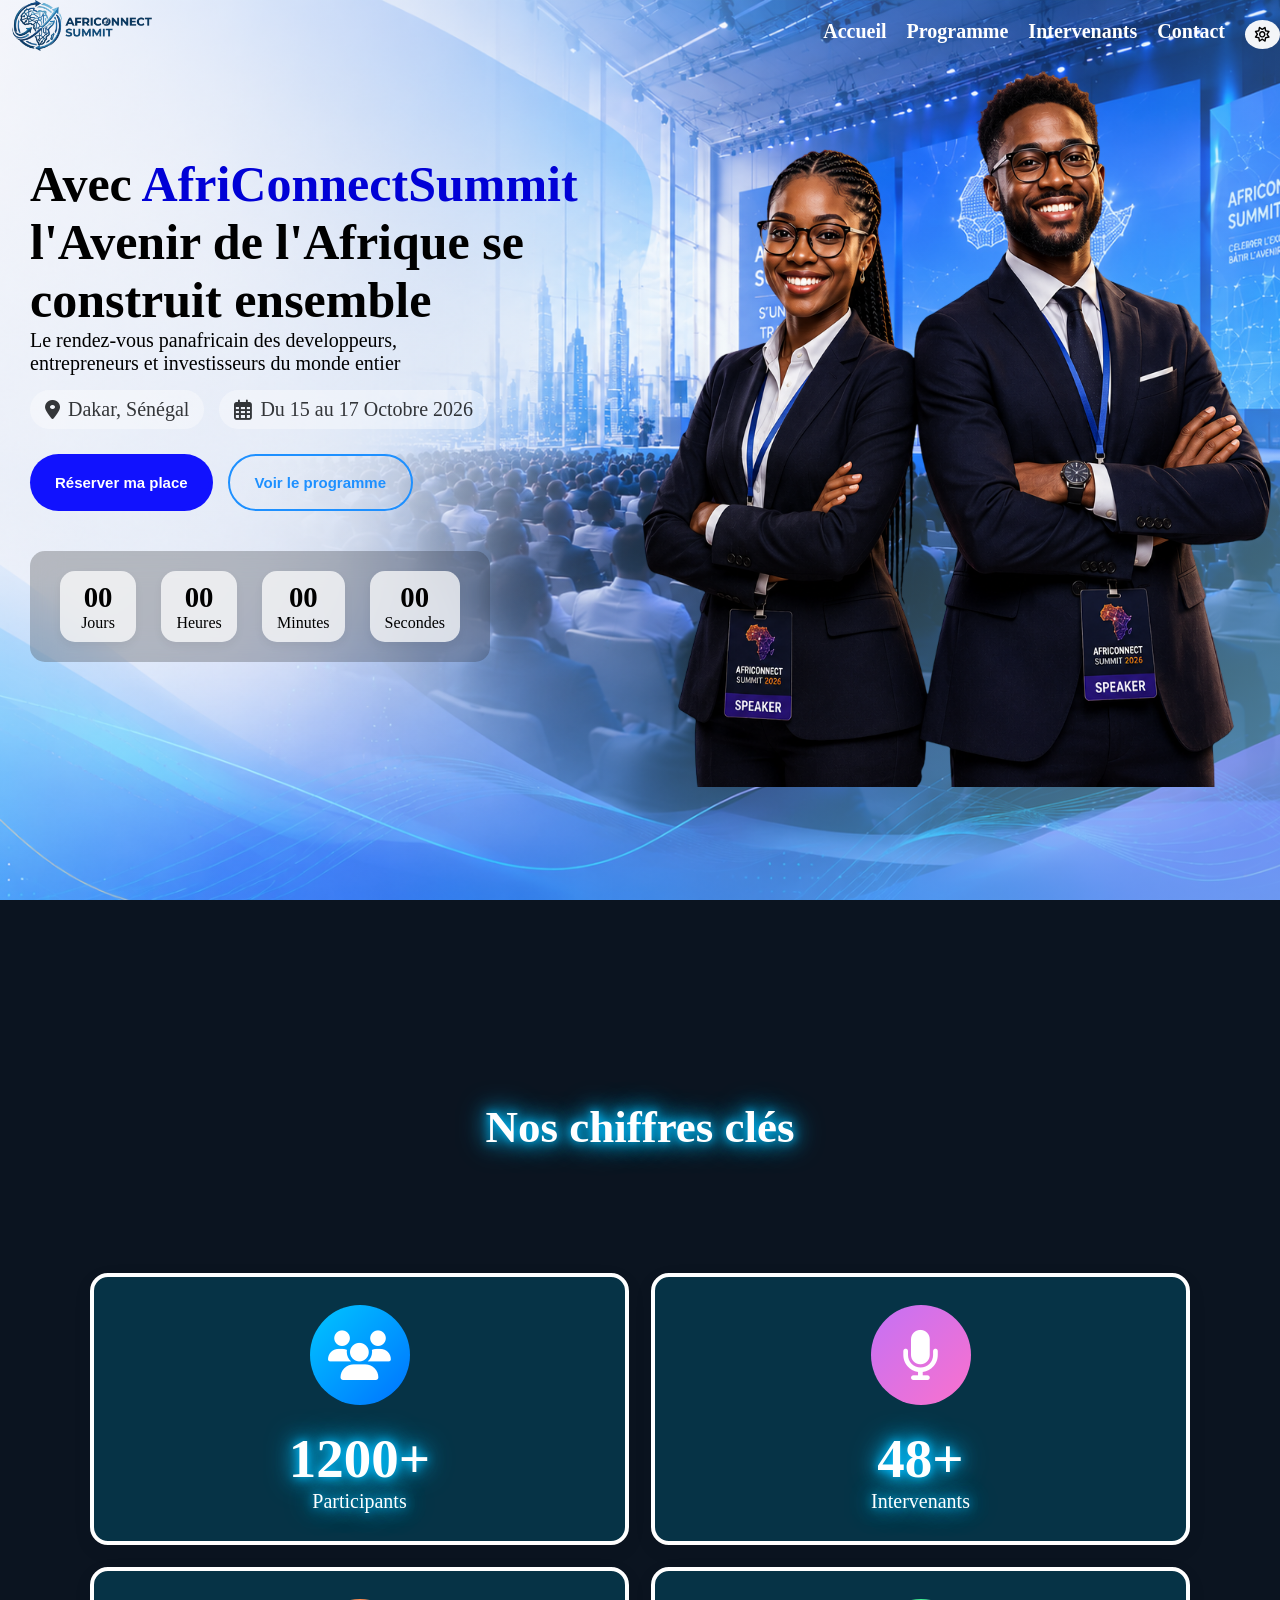
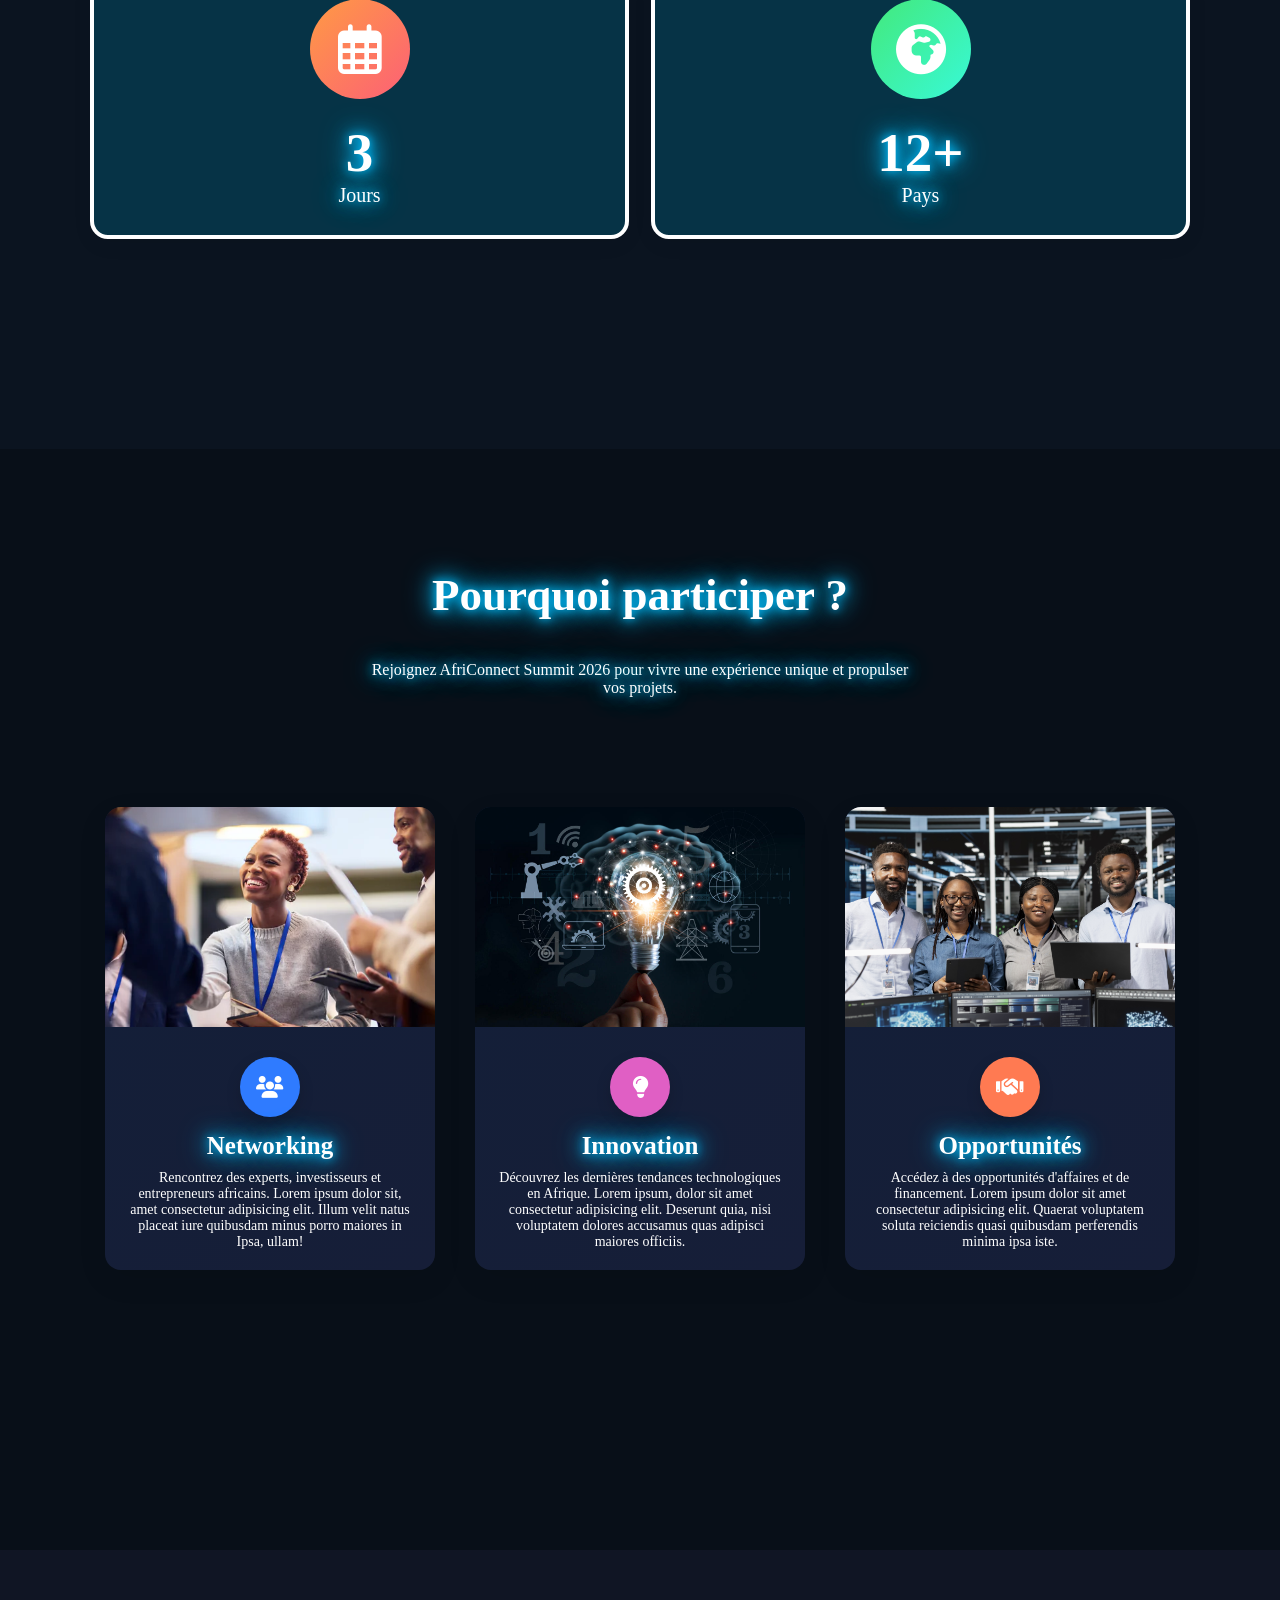
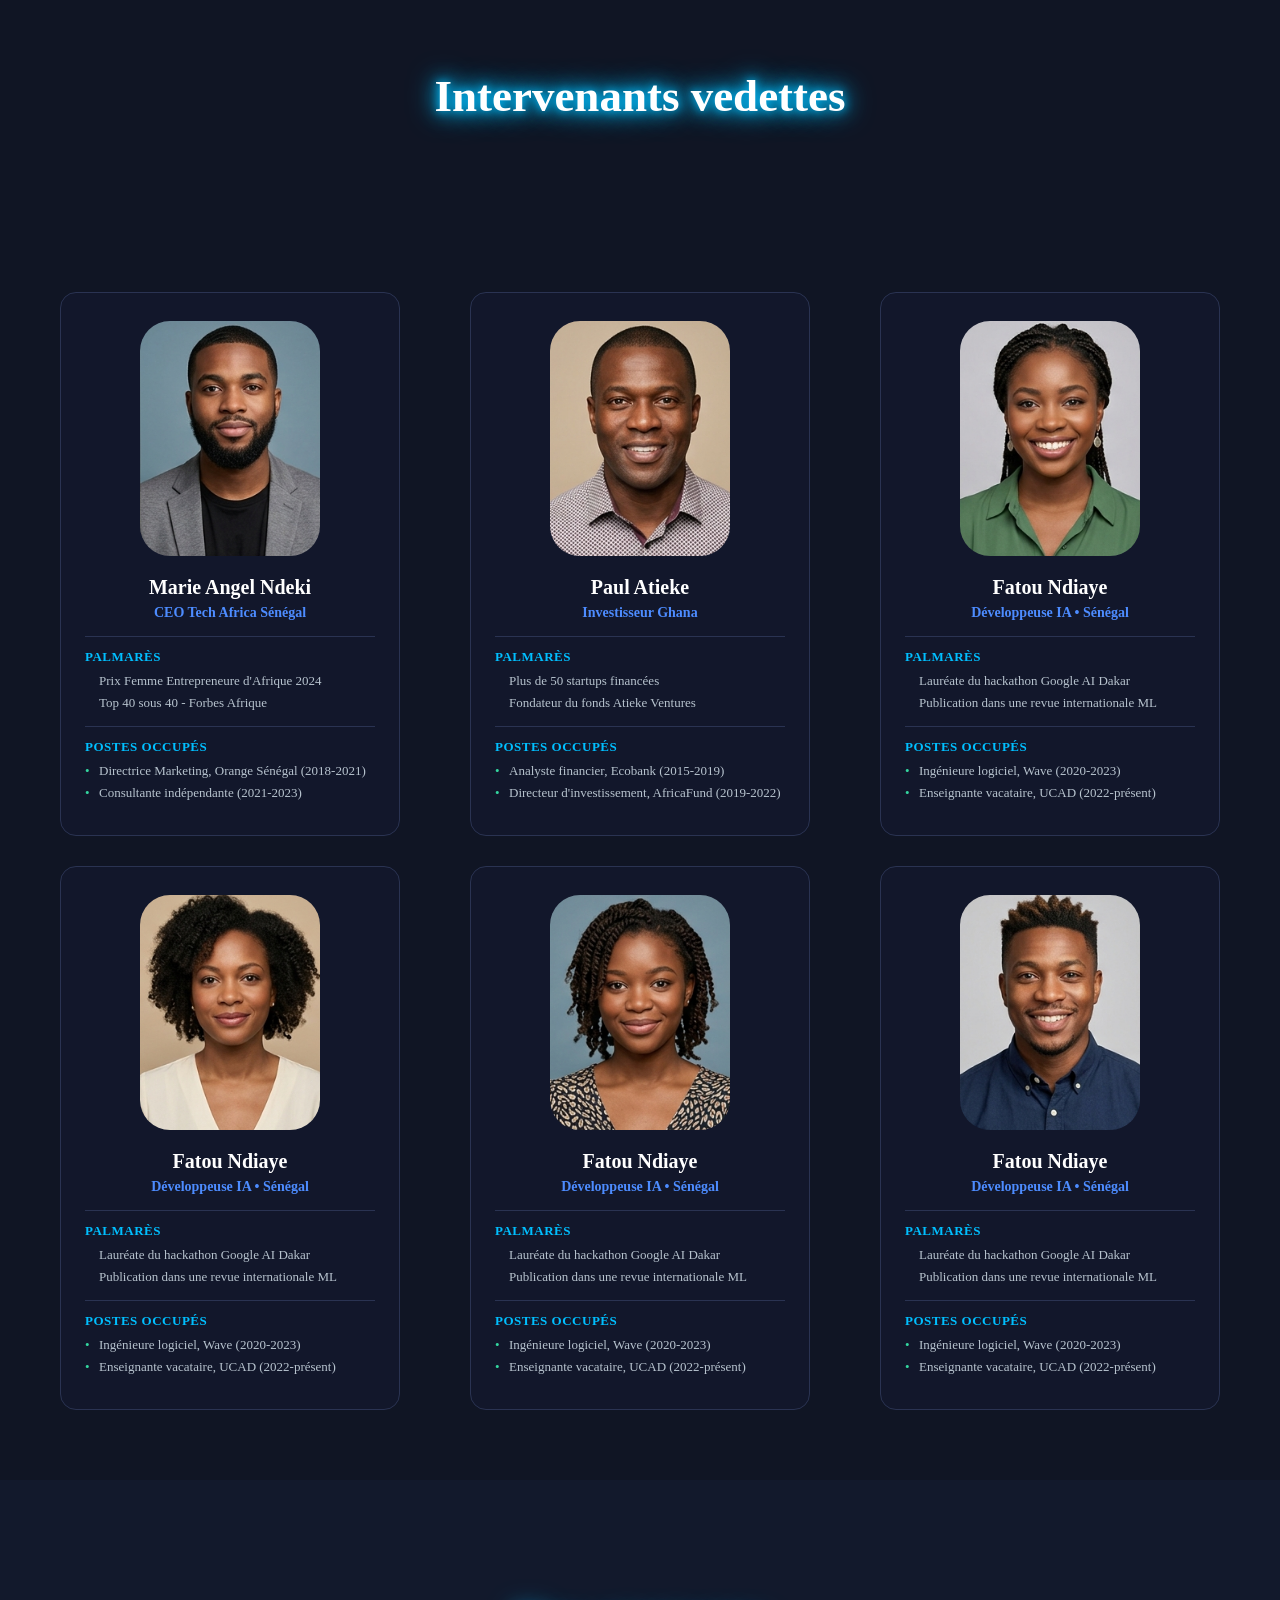
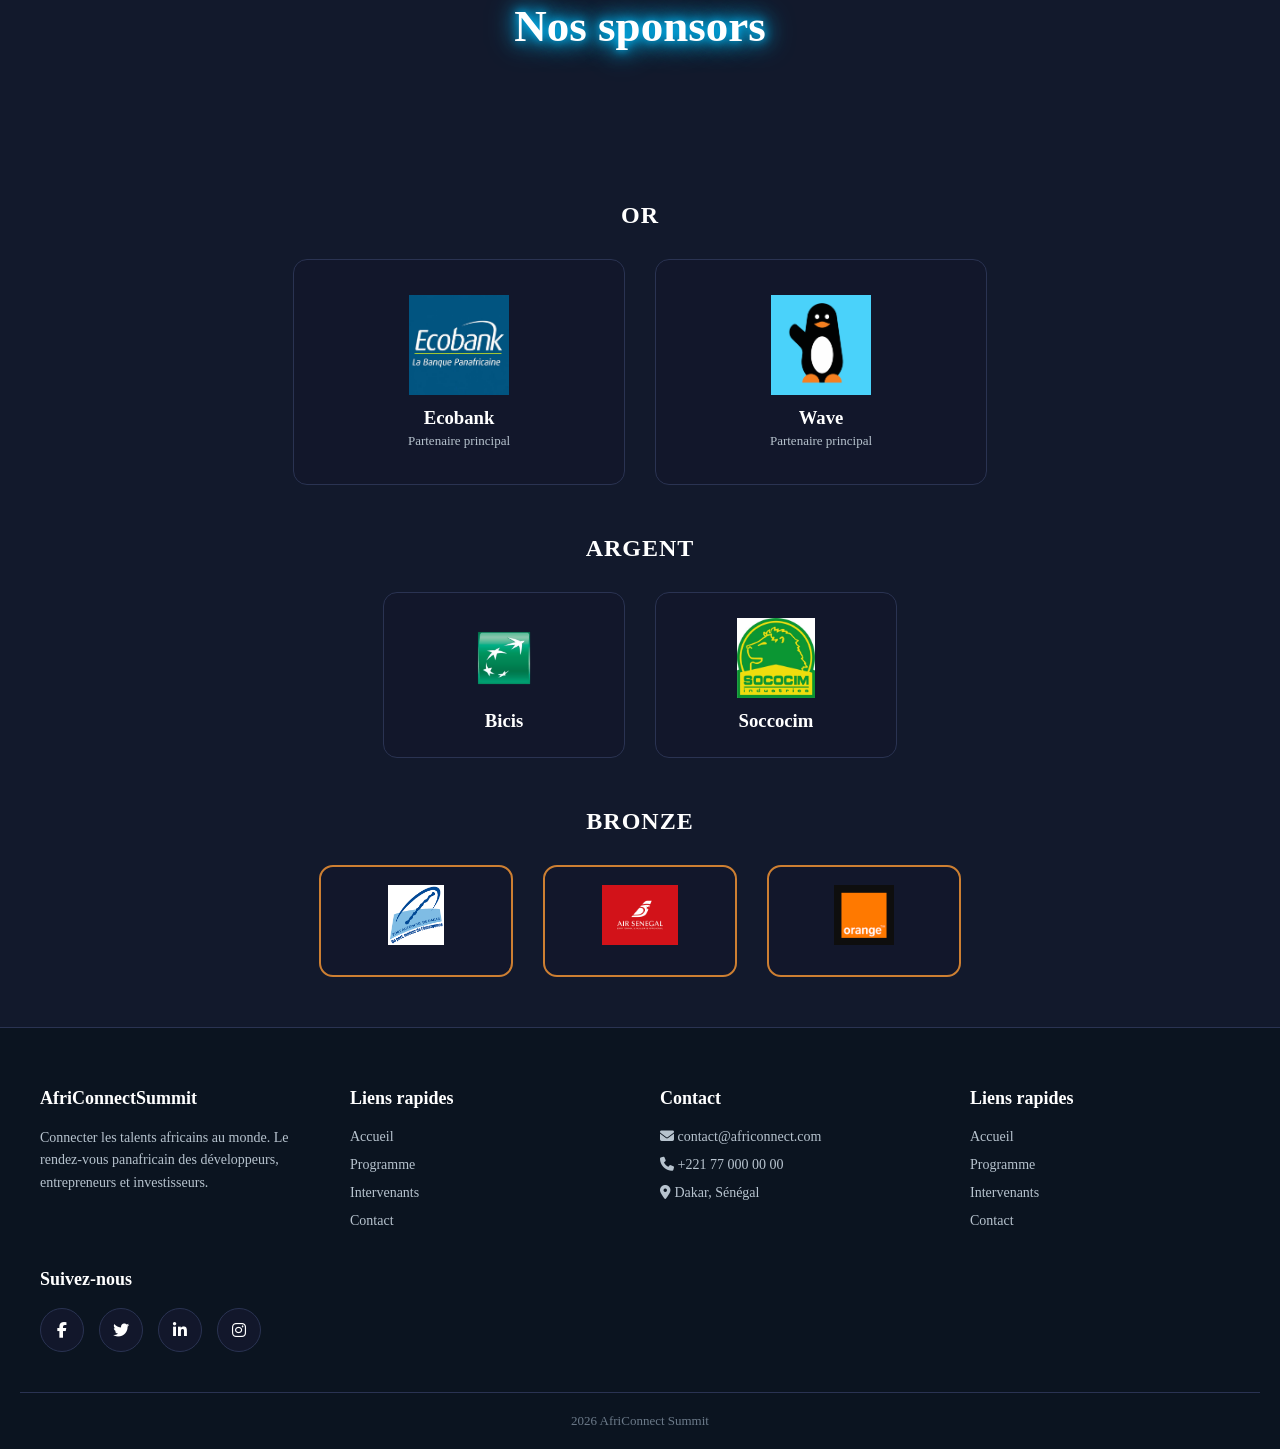
==== commit 44312aad: "CSS : responsive design mobile et tablette, media queries" ====
--- a/index.html
+++ b/index.html
@@ -16,14 +16,17 @@
                 <div>
                     <img src="Images/LOGO1.png" alt="Logo AfriConnect" class="logo">
                 </div>
+                <button class="menuburger" id="bouttonburger">
+                <i class="fa-solid fa-bars"></i>
+                </button>
                 <div>
-                    <ul type="none" class="lien">
+                    <ul type="none" class="lien" id="MESLIENS">
                         <li><a href="index.html">Accueil</a></li>
                         <li><a href="programme.html">Programme</a></li>
                         <li><a href="intervenants.html">Intervenants</a></li>
                         <li><a href="contact.html">Contact</a></li>
                         <li>
-                            <button>
+                            <button id="NOIRBLANC">
                                 <i class="fa-regular fa-sun"></i>
                             </button>
                         </li>
@@ -88,7 +91,7 @@
                 <div class="icone bleu">
                     <i class="fa-solid fa-users"></i>
                 </div>
-                <div class="titreligne">
+                <div class="titreligne" id="iconeclé1">
                     <h3 class="nombre">1200+</h3>
                 </div>
                 <p class="mesp">Participants</p>
@@ -99,7 +102,7 @@
                     <i class="fa-solid fa-microphone"></i>
                 </div>
                 <div class="titreligne">
-                    <h3 class="nombre">48+</h3>
+                    <h3 class="nombre" >48+</h3>
                 </div>
                 <p class="mesp">Intervenants</p>
             </div>
@@ -136,7 +139,7 @@
             <img src="Images/Networking.webp" alt="Networking">
             <div class="iconeP bleu"><i class="fa-solid fa-users"></i></div>
             <div class="CARTE1">
-                <h3>Networking</h3>
+                <h3 class="PART">Networking</h3>
                 <p>Rencontrez des experts, investisseurs et entrepreneurs africains. Lorem ipsum dolor sit, amet consectetur adipisicing elit. Illum velit natus placeat iure quibusdam minus porro maiores in Ipsa, ullam!</p>
             </div>
         </div>
@@ -145,7 +148,7 @@
             <img src="Images/Innovation (1).jpg" alt="Innovation">
             <div class="iconeP pink"><i class="fa-solid fa-lightbulb"></i></div>
             <div class="CARTE1">
-                <h3>Innovation</h3>
+                <h3 class="PART">Innovation</h3>
                 <p>Découvrez les dernières tendances technologiques en Afrique. Lorem ipsum, dolor sit amet consectetur adipisicing elit. Deserunt quia, nisi voluptatem dolores accusamus quas adipisci maiores officiis.</p>
             </div>
         </div>
@@ -154,7 +157,7 @@
             <img src="Images/GAT1.jpg" alt="Opportunités">
             <div class="iconeP orange"><i class="fa-solid fa-handshake"></i></div>
             <div class="CARTE1">
-                <h3>Opportunités</h3>
+                <h3 class="PART">Opportunités</h3>
                 <p>Accédez à des opportunités d'affaires et de financement. Lorem ipsum dolor sit amet consectetur adipisicing elit. Quaerat voluptatem soluta reiciendis quasi quibusdam perferendis minima ipsa iste.</p>
             </div>
         </div>
@@ -308,12 +311,12 @@
             <h3 class="titreS">Or</h3>
             <div class="niveau_sponsor">
                 <div class="carte_sponsor sponsor_or">
-                    <img src="" alt="Logo Orange">
-                    <h3>Orange</h3>
+                    <img src="Images/logo Ecobank.jpg" alt="Logo Ecobank">
+                    <h3>Ecobank</h3>
                     <p>Partenaire principal</p>
                 </div>
                 <div class="carte_sponsor sponsor_or">
-                    <img src="" alt="Logo Wave">
+                    <img src="Images/Logo-Wave.png" alt="Logo Wave">
                     <h3>Wave</h3>
                     <p>Partenaire principal</p>
                 </div>
@@ -322,17 +325,14 @@
         <div>
             <h3 class="titreS">Argent</h3>
             <div class="niveau_sponsor">
+
                 <div class="carte_sponsor sponsor_argent">
-                    <img src="" alt="Logo Cimenterie du Sahel">
-                    <h3>Cimenterie du Sahel</h3>
+                    <img src="Images/Logo bicis.png" alt="Logo Bicis">
+                    <h3>Bicis</h3>
                 </div>
                 <div class="carte_sponsor sponsor_argent">
-                    <img src="" alt="Logo Ecobank">
-                    <h3>Ecobank</h3>
-                </div>
-                <div class="carte_sponsor sponsor_argent">
-                    <img src="" alt="Logo Bicis">
-                    <h3>Bicis</h3>
+                    <img src="Images/Original JPG-SOCOCIM_Logo.jpg" alt="Logo soccocim">
+                    <h3>Soccocim</h3>
                 </div>
             </div>
         </div>
@@ -340,13 +340,13 @@
             <h3 class="titreS">Bronze</h3>
             <div class="niveau_sponsor">
                 <div class="carte_sponsor sponsor_bronze">
-                    <img src="" alt="Logo Port Autonome de Dakar">
+                    <img src="Images/LOGO PORT.png" alt="Logo Port Autonome de Dakar">
                 </div>
                 <div class="carte_sponsor sponsor_bronze">
-                    <img src="" alt="Logo Sponsor Bronze 2">
+                    <img src="Images/logo Air senegal.png" alt="Logo air senegal">
                 </div>
                 <div class="carte_sponsor sponsor_bronze">
-                    <img src="" alt="Logo Sponsor Bronze 3">
+                    <img src="Images/Logoorange.png" alt="Logo orange">
                 </div>
             </div>
         </div>
@@ -381,15 +381,6 @@
         </div>
 
         <div>
-            <h3>Suivez-nous</h3>
-            <div class="reseauxsociaux">
-                <i class="fa-brands fa-facebook-f"></i>
-                <i class="fa-brands fa-twitter"></i>
-                <i class="fa-brands fa-linkedin-in"></i>
-                <i class="fa-brands fa-instagram"></i>
-            </div>
-        </div>
-        <div>
             <h3>Liens rapides</h3>
             <ul>
                 <li><a href="index.html">Accueil</a></li>
@@ -398,6 +389,15 @@
                 <li><a href="contact.html">Contact</a></li>
             </ul>
         </div>
+        <div>
+            <h3>Suivez-nous</h3>
+            <div class="reseauxsociaux">
+                <i class="fa-brands fa-facebook-f"></i>
+                <i class="fa-brands fa-twitter"></i>
+                <i class="fa-brands fa-linkedin-in"></i>
+                <i class="fa-brands fa-instagram"></i>
+            </div>
+        </div>
     </div>
     <div class="footer_bas">
         <p>2026 AfriConnect Summit</p>
--- a/Css/style.css
+++ b/Css/style.css
@@ -108,11 +108,10 @@
 }
 
 .chiffre {
-    .chiffre {
-        grid-template-columns: repeat(4, 1fr);
-        margin-top: 40px;
-    }
-}
+    grid-template-columns: repeat(4, 1fr);
+    margin-top: 40px;
+}
+
 
 .participation {
     display: flex;
@@ -179,7 +178,7 @@
 
 .PARTICIPER {
     padding: 50px 20px 80px;
-    background: linear-gradient(135deg, #036ffc83, #036ffc81);
+    background-color: #080f18;
 
 }
 
@@ -242,20 +241,19 @@
 
 .CARTE1 h3 {
     margin-bottom: 10px;
-    font-size: 18px;
-    color: #12162B;
+    font-size: 25px;
+
 }
 
 .CARTE1 p {
     font-size: 14px;
-    color: #555;
-    line-height: 1.6;
+    color: white;
 }
 
 .carteP {
     width: 330px;
+    background: linear-gradient(145deg, #131f38, #161e38);
     border-radius: 16px;
-    background: #fff;
     box-shadow: 0 10px 30px rgba(0, 0, 0, 0.08);
     padding-bottom: 20px;
     overflow: visible;
@@ -343,7 +341,8 @@
 }
 
 .back {
-    background: linear-gradient(rgba(15, 23, 42, 0.9), rgba(15, 23, 42, 0.9));
+    background: #101524;
+
 }
 
 table {
@@ -410,18 +409,6 @@
     justify-content: flex-start;
     padding: 20px;
 }
-
-.intervenant>div {
-    width: calc((100% - (2 * 20px)) / 3);
-    box-sizing: border-box;
-    background: #ffffff;
-    border: 1px solid #e0e0e0;
-    border-radius: 8px;
-    padding: 15px;
-    text-align: center;
-    box-shadow: 0 4px 6px rgba(0, 0, 0, 0.05);
-}
-
 .logo {
     height: 51px;
     width: auto;
@@ -478,15 +465,6 @@
     padding: 20px;
 }
 
-.intervenant>div {
-    flex: 0 0 calc(33.333% - 20px);
-    box-sizing: border-box;
-    background: #fff;
-    border-radius: 10px;
-    padding: 15px;
-    text-align: center;
-    box-shadow: 0 2px 8px rgba(0, 0, 0, 0.08);
-}
 
 .intervenant img {
     width: 100%;
@@ -516,65 +494,81 @@
 .formulaire {
     flex: 2;
     min-width: 200px;
-    background: #fff;
-    border-radius: 10px;
-    padding: 25px;
-    box-shadow: 0 2px 10px rgba(0, 0, 0, 0.08);
+    max-width: 600px;
+    border: 2px solid black;
+    border-radius: 20px;
+    margin-bottom: 100px;
+    padding: 30px;
 }
 
 .formulaire h2 {
     margin-bottom: 20px;
-}
+    color: white;
+    font-size: 32px;
+}
+
 
 .formulaire form {
     display: flex;
-    flex-direction: column;
+    flex-wrap: wrap;
     gap: 15px;
 }
 
-.formulaire form>div {
-    display: flex;
-    flex-direction: column;
-    gap: 5px;
+.formulaire form > div {
+    flex: 1 1 45%;
+    box-sizing: border-box;
+    
+}
+
+.formulaire form > div:last-of-type {
+    flex: 1 1 100%;
 }
 
 .formulaire label {
-    font-weight: 600;
-    font-size: 0.9em;
+    font-weight: bold;
+    font-size: 15px;
+    color: white;
 }
 
 .formulaire input,
 .formulaire select,
 .formulaire textarea {
-    padding: 10px;
-    border: 1px solid #ccc;
-    border-radius: 6px;
-    font-size: 1em;
+    padding: 12px 10px;
+    border: 2px solid black;
+    border-radius: 25px;
+    font-size:15px;
+    box-sizing: border-box;
     width: 100%;
+    background: white;
 }
 
 .formulaire textarea {
     min-height: 100px;
     resize: vertical;
 }
-
-.formulaire button[type="submit"] {
-    align-self: flex-start;
-    padding: 12px 30px;
-    background: #2c7a4b;
+#envoyer {
+    padding: 14px 25px;
+    background: #0b0bcf;
     color: #fff;
     border: none;
-    border-radius: 6px;
+    font-size: 17px;
+    border-radius: 40px;
     cursor: pointer;
-    font-weight: 600;
+    font-weight:bold;
+}
+.faq{
+    margin-bottom: 200px;
 }
 
 .infos {
     flex: 1;
     min-width: 250px;
-    background: #f7f7f7;
+    background-color: rgba(0, 0, 0, 0.37);
     border-radius: 10px;
     padding: 25px;
+}
+.infos > h2{
+    color: white;
 }
 
 .infos h2 {
@@ -586,7 +580,7 @@
     align-items: center;
     gap: 10px;
     margin: 12px 0;
-    color: #444;
+    color:white;
 }
 
 .contact-container {
@@ -686,53 +680,51 @@
 
 .chiffre1:hover {
     transform: translateY(-3px);
-    border-color: rgba(255, 255, 255, 0.3);
 }
 
 .chiffre2:hover {
     transform: translateY(-3px);
-    border-color: rgba(255, 255, 255, 0.3);
+
 }
 
 .chiffre3:hover {
     transform: translateY(-3px);
-    border-color: rgba(255, 255, 255, 0.3);
 }
 
 .chiffre4:hover {
     transform: translateY(-3px);
-    border-color: rgba(255, 255, 255, 0.3);
 }
 
 .icone {
-    width: 52px;
-    height: 52px;
+    width: 100px;
+    height: 100px;
     border-radius: 50%;
     display: flex;
     align-items: center;
     justify-content: center;
     margin: 0 auto 22px;
-    font-size: 20px;
+    font-size: 50px;
 }
 
 .icone.bleu {
-    background: rgba(47, 123, 255, 0.12);
-    color: var(--bleu);
+    color: white;
+    background: linear-gradient(135deg, #00c6ff, #0072ff); 
 }
 
 .icone.pink {
-    background: rgba(224, 95, 196, 0.12);
-    color: var(--pink);
+    color: white;
+    background: linear-gradient(135deg, #c471f5, #fa71cd);
+    
 }
 
 .icone.orange {
-    background: rgba(255, 122, 82, 0.12);
-    color: var(--orange);
+    color: white;
+    background: linear-gradient(135deg, #ff9a44, #fc6076);
 }
 
 .icone.vert {
-    background: rgba(51, 214, 159, 0.12);
-    color: var(--vert);
+    color: white;
+    background: linear-gradient(135deg, #43e97b, #38f9d7);
 }
 
 .sousTitreP {
@@ -745,51 +737,60 @@
 
 .centrerC {
     text-align: center;
-    color: rgba(0, 0, 255, 0.952);
+    color:white;
+    text-shadow: 0 0 10px #00bfff, 0 0 20px #00bfff, 0 0 30px #00bfff;
     font-size: 45px;
-    margin-bottom: 90px;
-    margin-top: 100px;
+    margin-bottom: 120px;
+    margin-top: 200px;
 }
 
 .chiffre1 .nombre {
-    color: var(--bleu);
+    color: white;
+    text-shadow: 0 0 10px #00bfff, 0 0 20px #00bfff, 0 0 30px #00bfff;
 }
 
 .chiffre2 .nombre {
-    color: var(--pink);
+    color: white;
+    text-shadow: 0 0 10px #00bfff, 0 0 20px #00bfff, 0 0 30px #00bfff;
 }
 
 .chiffre3 .nombre {
-    color: var(--orange);
+    color: white;
+    text-shadow: 0 0 10px #00bfff, 0 0 20px #00bfff, 0 0 30px #00bfff;
 }
 
 .chiffre4 .nombre {
-    color: var(--vert);
+    color: white;
+    text-shadow: 0 0 10px #00bfff, 0 0 20px #00bfff, 0 0 30px #00bfff;
 }
 
 .chiffre1 {
-    background: linear-gradient(145deg, #ffffff, #dceaff);
-}
-
+    border: 4px solid white;
+    background: linear-gradient(30deg, #063346, #063346, #063346)
+}
 .chiffre2 {
-    background: linear-gradient(145deg, #ffffff, #fbdcef);
+    border: 4px solid white;
+    background: linear-gradient(30deg, #063346, #063346, #063346)
 }
 
 .chiffre3 {
-    background: linear-gradient(145deg, #ffffff, #ffe4cf);
+    border: 4px solid white;
+    background: linear-gradient(30deg, #063346, #063346, #063346)
 }
 
 .chiffre4 {
-    background: linear-gradient(145deg, #ffffff, #b3fad6);
+    border: 4px solid white;
+    background: linear-gradient(30deg, #063346, #063346, #063346)
+
 }
 
 .mesp {
-    color: #4b4f5a;
-    font-weight: bold;
+    color: white;
+    text-shadow: 0 0 10px #00bfff, 0 0 20px #00bfff, 0 0 30px #00bfff;
 }
 
 .chiffreclé {
-    background: linear-gradient(135deg, #a8d7f8, #90d1fa);
+    background-color: #0b1420;
 }
 
 .MESCHIFFRES {
@@ -799,7 +800,8 @@
 .centrerP {
     color: #12162B;
     text-align: center;
-    color: rgba(0, 0, 255, 0.952);
+    color: white;
+    text-shadow: 0 0 10px #00bfff, 0 0 20px #00bfff, 0 0 30px #00bfff;
     font-size: 45px;
     margin-bottom: 40px;
     margin-top: 70px;
@@ -1029,8 +1031,6 @@
 .sponsor_or {
     width: 280px;
     padding: 35px 25px;
-    border: 2px solid #ffd700;
-    box-shadow: 0 0 20px rgba(255, 215, 0, 0.15);
 }
 
 .sponsor_or img {
@@ -1039,13 +1039,13 @@
 }
 
 .sponsor_argent {
+    width: 200px;
+    padding: 25px 20px;
+    
+}
+
+.sponsor_argent img {
     width: 220px;
-    padding: 25px 20px;
-    border: 2px solid #c0c0c0;
-}
-
-.sponsor_argent img {
-    width: 120px;
     height: 80px;
 }
 
@@ -1475,7 +1475,7 @@
 
 .faq {
     max-width: 640px;
-    margin: 0 auto;
+    margin: 0 auto 200px;
 }
 
 .faq h2 {
@@ -1491,13 +1491,16 @@
 }
 
 .item {
-    background: #fff;
+    background: #12192c;
     border: 1px solid #e2e4ea;
     border-radius: 10px;
     overflow: hidden;
     box-shadow: 0 1px 2px rgba(0, 0, 0, 0.03);
     transition: box-shadow .25s ease;
 }
+ .item > label {
+    color: white;
+ }
 
 .item input[type="checkbox"] {
     position: absolute;
@@ -1530,10 +1533,12 @@
 
 @keyframes ttt {
     from {
-        transform: translateX(400px);
+        opacity: 0;
+        transform: translateX(200px);
     }
 
     to {
+        opacity: 1;
         transform: translateX(0);
     }
 }
@@ -1541,17 +1546,450 @@
     animation: ttt 3s;
 }
 #photoProgramme{
-    animation: ttt 2s;
+    animation: ttt 3s;
 }
 @keyframes TEXTE{
     from {
-        transform: translateX(-400px);
+        opacity: 0;
+        transform: translateX(-100px);
     }
 
     to {
+        opacity: 1;
         transform: translateX(0);
     }
 }
 .texte {
     animation: TEXTE 2s ;
-}+}
+.PART{
+    color: white;
+    text-shadow: 0 0 10px #00bfff, 0 0 20px #00bfff, 0 0 30px #00bfff;
+}
+.menuburger {
+    display: none;
+    background: none;
+    border: none;
+    font-size: 24px;
+    cursor: pointer;
+    position: absolute;
+    top: 20px;
+    right: 20px;
+    z-index: 1001;
+}
+.navigation{
+    position:relative;
+    width: 100%;
+}
+.mesbouttons button{
+    background: blue;
+    color: white;
+    font-weight: bold;
+    border-radius: 50px;
+    padding: 15px 15px;
+    border: 2px solid blue;
+}
+
+@media (max-width: 480px) {
+
+    #photoAcceuil,
+    #photoProgramme,
+    .imgPro {
+        display: none;
+    }
+    .texteacceuil{
+        font-size: 30px;
+        margin-top: 60px;
+    }
+    .afri{
+        font-size: 30px;
+    }
+    .info {
+        display: flex;
+        align-items: center;
+        font-size: 12px;
+        gap: 8px;
+        background: rgba(252, 253, 253, 0.397);
+        padding: 5px 8px;
+        margin-left: 5px;
+        border-radius: 20px;
+        color: #000305c9;
+        font-weight: bold;
+    }
+    .acceuil{
+        margin-right: 80px;
+    }
+    
+    .dateevenement {
+    display: flex;
+    align-items: center;
+    gap: 15px;
+    margin-left: 10px;
+    margin-top: 10px;
+    }
+    .aaa {
+        display: flex;
+        justify-content: center;
+        gap: 25px;
+        background: rgba(8, 8, 8, 0.233);
+        backdrop-filter: blur(15px);
+        padding: 5px 20px;
+        border-radius: 15px;
+        width: 300px;
+        margin-top: 15px;
+    }
+    .date {
+    background: rgba(255, 255, 255, 0.733);
+    padding: 5px 5px;
+    border-radius: 15px;
+    text-align: center;
+    width: 100%;
+    }
+    .buttonplace {
+    padding: 10px 15px;
+    margin-left: 40px;
+    border-radius: 40px;
+    border: none;
+    font-size: 12px;
+    font-weight: bold;
+    color: white;
+    cursor: pointer;
+    background-color: rgba(0, 0, 255, 0.925);
+}
+.calendrier {
+        width: 100%;
+        max-width: 100%;
+        padding: 10px;
+        margin: 0;
+    }
+
+    .tableP {
+        width: 100%;
+        display: block;
+    }
+
+    .jour1.actif,
+    .jour2.actif,
+    .jour3.actif {
+        display: block;
+        width: 100%;
+    }
+
+    .jour1 table,
+    .jour2 table,
+    .jour3 table {
+        width: auto;
+        margin-left: 20px;
+        margin-top: 30px;
+        min-width: 350px;
+        min-height: 340px;
+        font-size: 11px;
+    }
+
+    .titreP{
+        margin-left: 30px;
+        margin-top: 30px;
+    }
+    .titrePro{
+        margin-left: 30px;
+        
+    }
+    .tableP td,
+    .jour1 th,
+    .jour2 th,
+    .jour3 th {
+        padding: 6px 4px;
+        font-size: 10px;
+    }
+    .boutonCALEN {
+        justify-content: center;
+        flex-wrap: wrap;
+    }
+
+    .bouttonP button {
+        padding: 8px 18px;
+        font-size: 14px;
+        margin-top: 30px;
+    }
+
+.buttonprogramme {
+    padding: 10px 15px;
+    border-radius: 40px;
+    font-size: 12px;
+    font-weight: bold;
+    border: 2px solid #1e90ff;
+    background: transparent;
+    color: white;
+    font-weight: 600;
+    cursor: pointer;
+}
+    #jour{
+        font-size: 20px;
+    }
+    #heure{
+        font-size: 20px;
+    }
+    #minutes{
+        font-size: 20px;
+    }
+    #seconde{
+        font-size: 20px;
+    }
+    
+    .Mesintervenants,
+    .participation,
+    .theme,
+    .chiffre,
+    .niveau_sponsor {
+        grid-template-columns: 1fr;
+    }
+
+    .menuburger {
+        display: block;
+    }
+
+    .navigation {
+        position: relative;
+        display: flex;
+        justify-content: space-between;
+        align-items: center;
+    }
+
+    .lien {
+        position: absolute;
+        top: 100%;
+        left: 0;
+        width: 100%;
+        flex-direction: column;
+        background: #fff; 
+        display: none;
+        text-align: center;
+        z-index: 1000;
+    }
+
+    .lien.active {
+        display: flex;
+        background: #0072ff;
+    }
+
+    .lien li {
+        padding: 12px 0;
+        border-bottom: 1px solid #eee;
+    }
+    .thematique {
+        padding: 30px 15px;
+        height: auto;
+    }
+
+    .theme {
+        flex-direction: column;
+        align-items: center;
+        gap: 20px;
+        margin-top: 30px;
+    }
+
+    .carteTheme {
+        width: 100%;
+        max-width: 320px;
+    }
+
+    .centrerT {
+        font-size: 35px;
+        margin-bottom: 40px;
+    }
+
+    .imgTheme {
+        height: 160px;
+    }
+    a {
+    color: black;
+    font-weight: bold;
+}
+.intervenant {
+        gap: 15px;
+        padding: 10px;
+    }
+
+    .intervenant > div {
+        flex: 0 0 100%;
+        max-width: 100%;
+    }
+
+    .carte_intervenant img {
+        width: 140px;
+        height: 180px;
+    }
+
+    .centrer {
+        font-size: 26px;
+        margin-top: 40px;
+    }
+
+    .mesbouttons {
+        flex-wrap: wrap;
+        gap: 8px;
+        margin-top: 20px;
+    }
+
+    .mesbouttons button {
+        padding: 6px 14px;
+        font-size: 13px;
+    }
+}
+
+@media (min-width: 768px) and (max-width: 999px)  {
+    .PAGEACCEUIL {
+        flex-direction: column;
+        text-align: center;
+    }
+    .Mesintervenants,
+    .participation,
+    .theme {
+        grid-template-columns: repeat(2, 1fr);
+    }
+    .evenement {
+        flex-wrap: wrap;
+    }
+    .thematique {
+        padding: 60px 30px;
+    }
+
+    .theme {
+        gap: 25px;
+    }
+
+    .carteTheme {
+        width: 85%;
+    }
+    #photoProgramme,#photoAcceuil,.imgPro {
+        display: none;
+    }
+      .dateevenement {
+    display: flex;
+    align-items: center;
+    gap: 15px;
+    margin-left: 130px;
+    margin-top: 10px;
+    }
+    .aaa {
+        display: flex;
+        justify-content: center;
+        gap: 25px;
+        background: rgba(8, 8, 8, 0.233);
+        backdrop-filter: blur(15px);
+        padding: 5px 20px;
+        border-radius: 15px;
+        width: 300px;
+        margin-top: 15px;
+    }
+    .date {
+    background: rgba(255, 255, 255, 0.733);
+    padding: 5px 5px;
+    border-radius: 15px;
+    text-align: center;
+    width: 100%;
+    box-shadow: 0 4px 10px rgba(0, 0, 0, 0.05);
+    }
+    .buttonplace {
+    padding: 10px 15px;
+    margin-left: 40px;
+    border-radius: 40px;
+    border: none;
+    font-size: 12px;
+    font-weight: bold;
+    color: white;
+    cursor: pointer;
+    background-color: rgba(0, 0, 255, 0.925);
+}
+
+.acceuil{
+   margin-left: 150px;
+}
+.buttonprogramme{
+    color: white;
+    border: 2px solid white;
+}
+.evenement{
+    margin-left: 150px;
+
+}
+.date {
+    background: rgba(255, 255, 255, 0.733);
+    padding: 10px 15px;
+    border-radius: 15px;
+    text-align: center;
+    width: 100%;
+    box-shadow: 0 4px 10px rgba(0, 0, 0, 0.05);
+}
+.aaa {
+    display: flex;
+    justify-content: center;
+    gap: 25px;
+    background: rgba(8, 8, 8, 0.233);
+    backdrop-filter: blur(15px);
+    padding: 20px 30px;
+    border-radius: 15px;
+    width: 100%;
+    margin-top: 5px;
+}
+ .intervenant {
+        display: grid;
+        grid-template-columns: repeat(2, 1fr);
+        gap: 20px;
+    }
+
+    .intervenant > div {
+        width: 100%;
+        max-width: 100%;
+    }
+    
+    .colonnegauche{
+        width: 100%;
+    }
+
+.colonnegauche,
+.formulaire {
+    width: 100%;
+    flex: 1 1 100%;
+}
+
+.contact-container {
+    flex-direction: column;
+}
+}
+@media (min-width: 1000px) and (max-width: 1300px){
+    #photoAcceuil{
+        height: 717px;
+    }
+    #photoProgramme{
+        height: 737px;
+        width: 500px;
+    }
+    .progra1{
+        width: 630px;
+    }
+}
+.sousTitreP{
+    color: white;
+    text-shadow: 0 0 10px #00bfff, 0 0 20px #00bfff, 0 0 30px #00bfff;
+}
+.item input[type="checkbox"]:checked ~ .content {
+    grid-template-rows: 1fr;
+}
+.FAQ{
+    color: white;
+    text-shadow: 0 0 10px #00bfff, 0 0 20px #00bfff, 0 0 30px #00bfff;
+    margin-bottom: 50px;
+}
+.centrerN{
+    color: white;
+    text-shadow: 0 0 10px #00bfff, 0 0 20px #00bfff, 0 0 30px #00bfff;
+    font-size: 40px;
+    text-align: center;
+    margin-top: 100px;
+
+}
+.INTER{
+    background: linear-gradient(135deg, #7f8cff96 0%, #6FA8FF 35%, #89C2FF 70%, #B8D8FF 100%);
+}
+
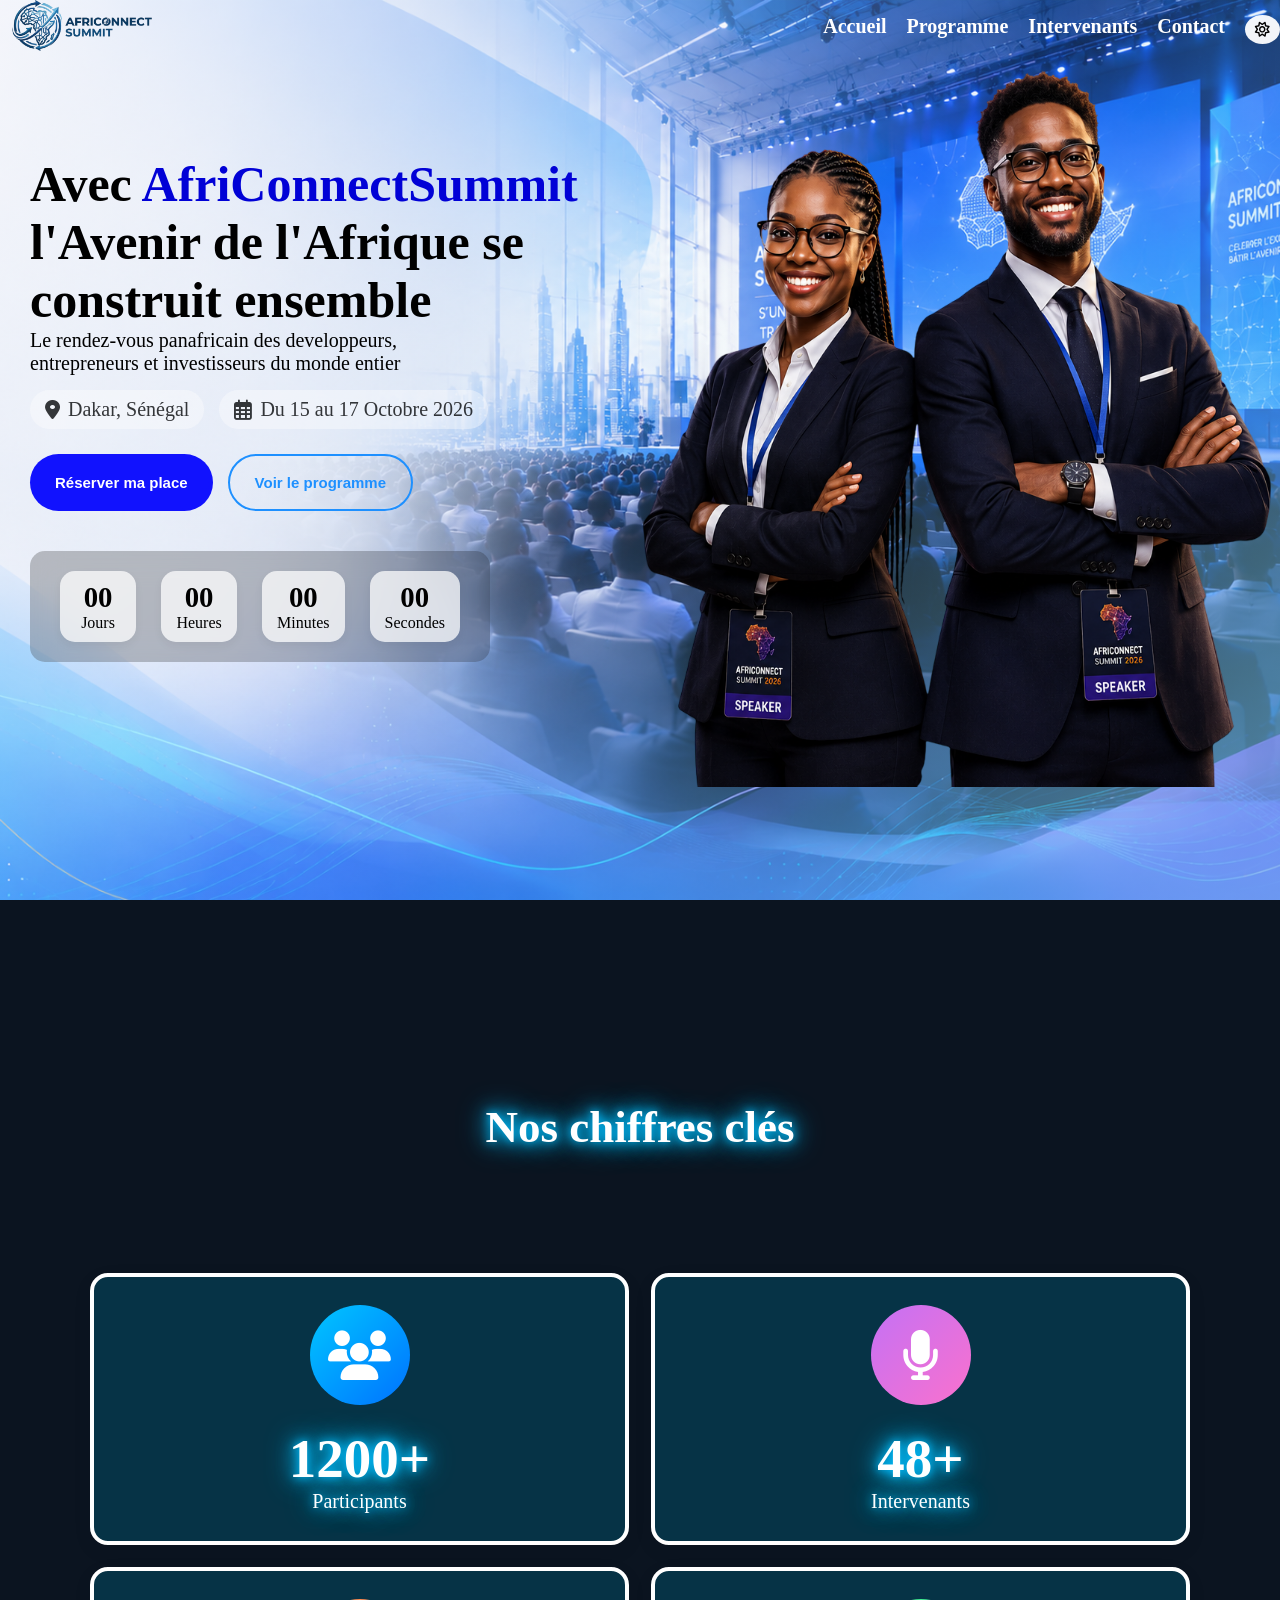
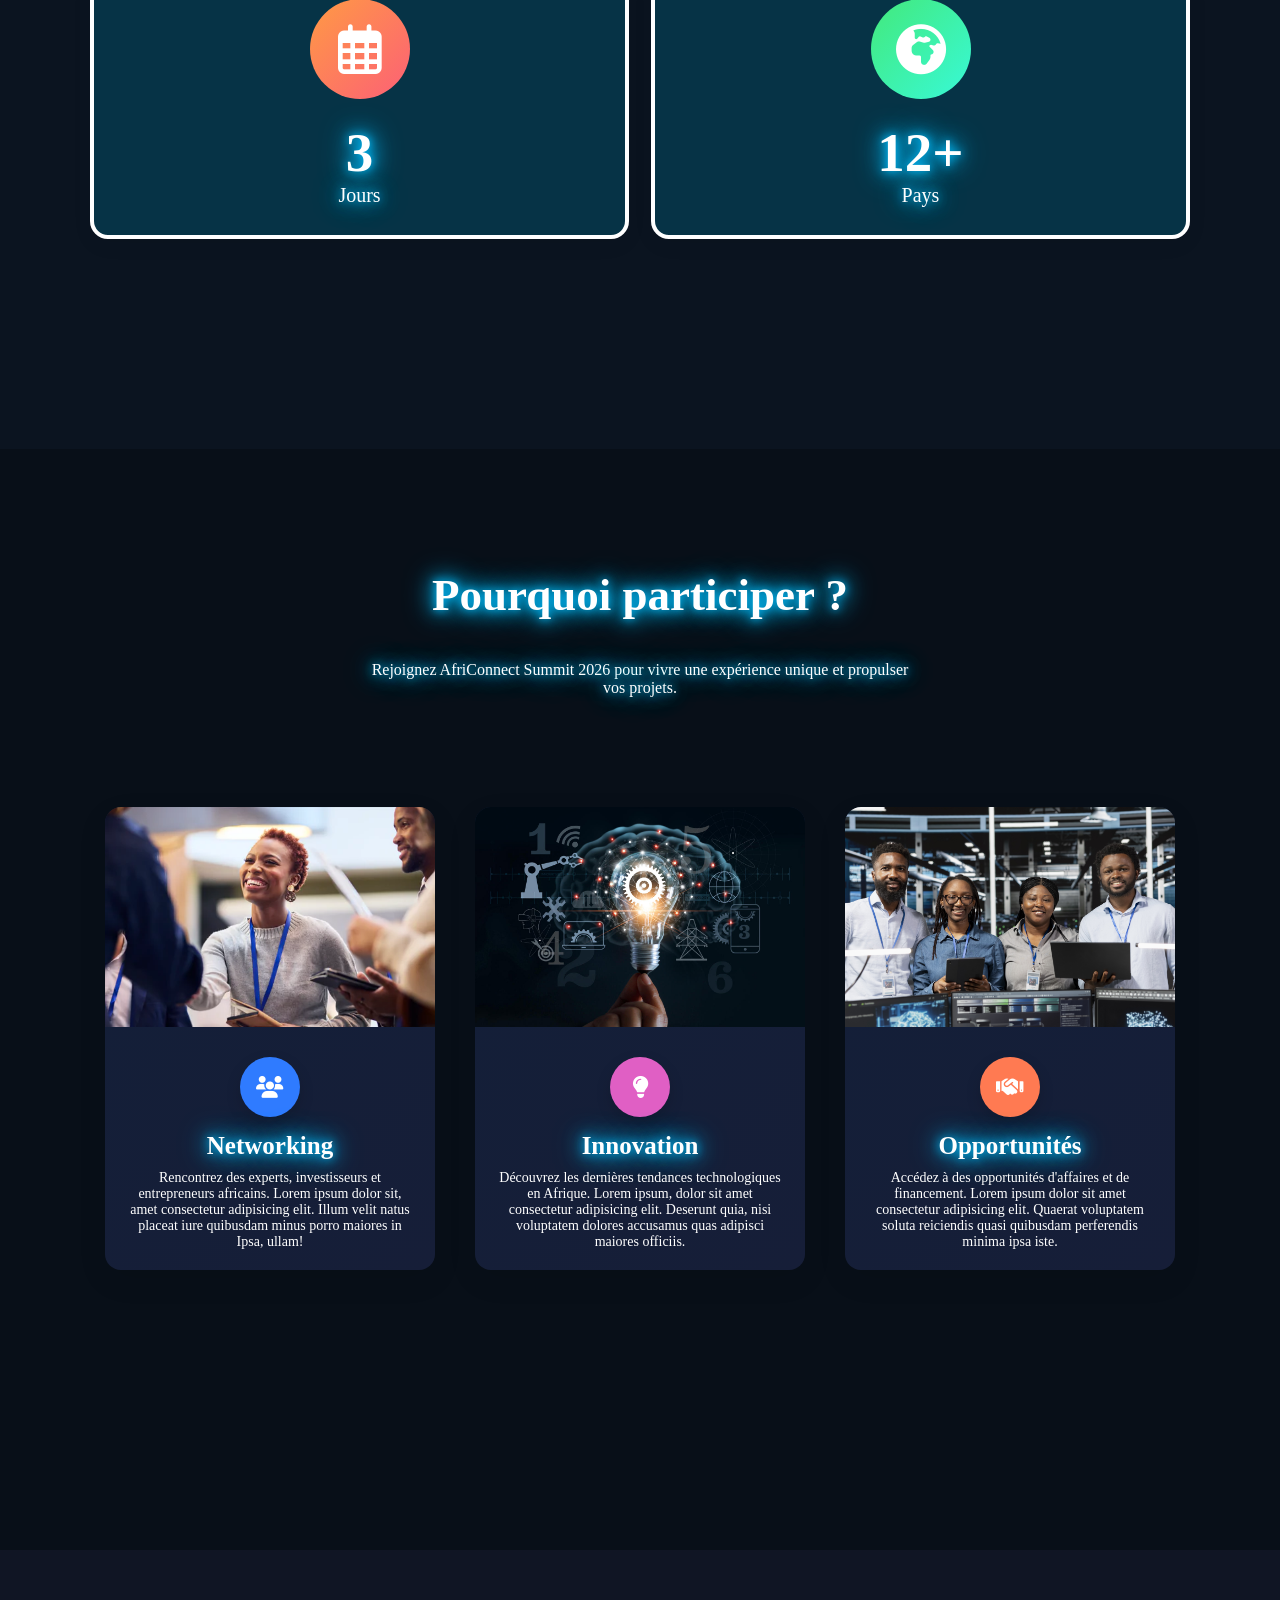
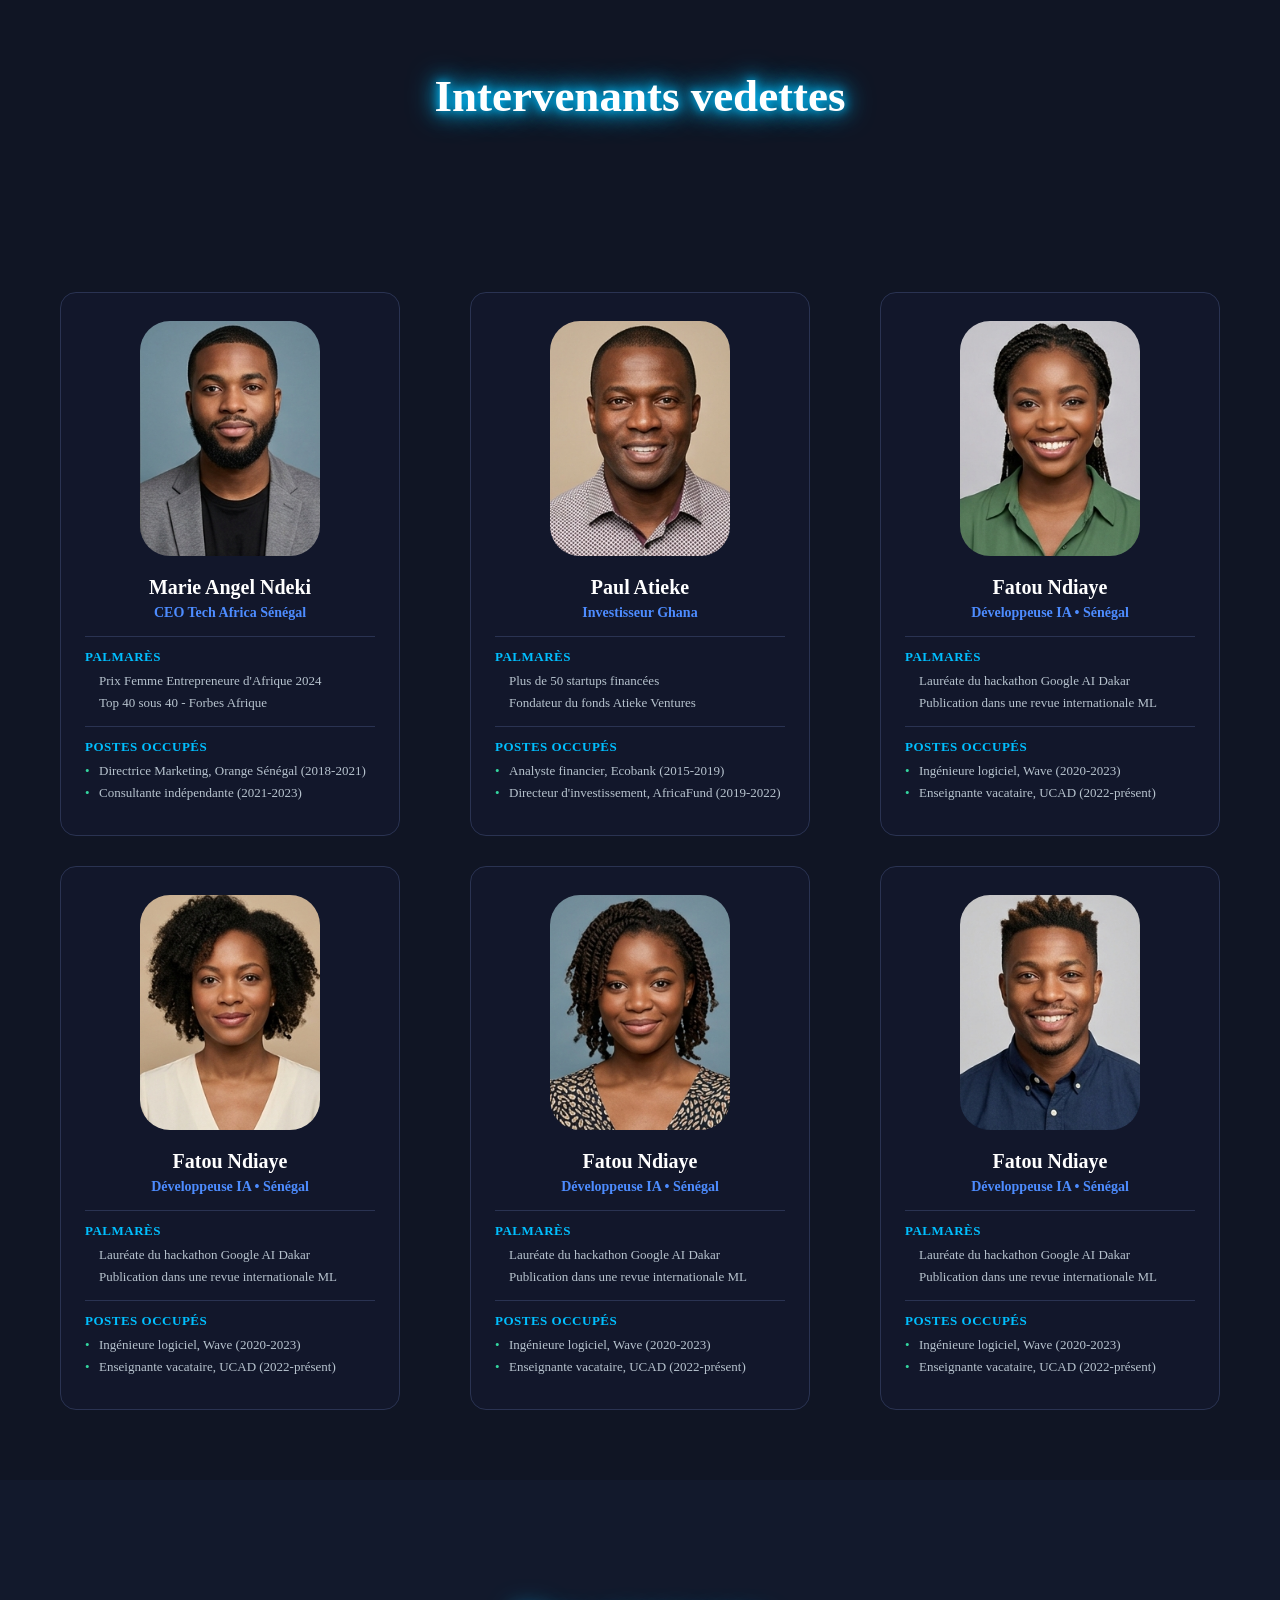
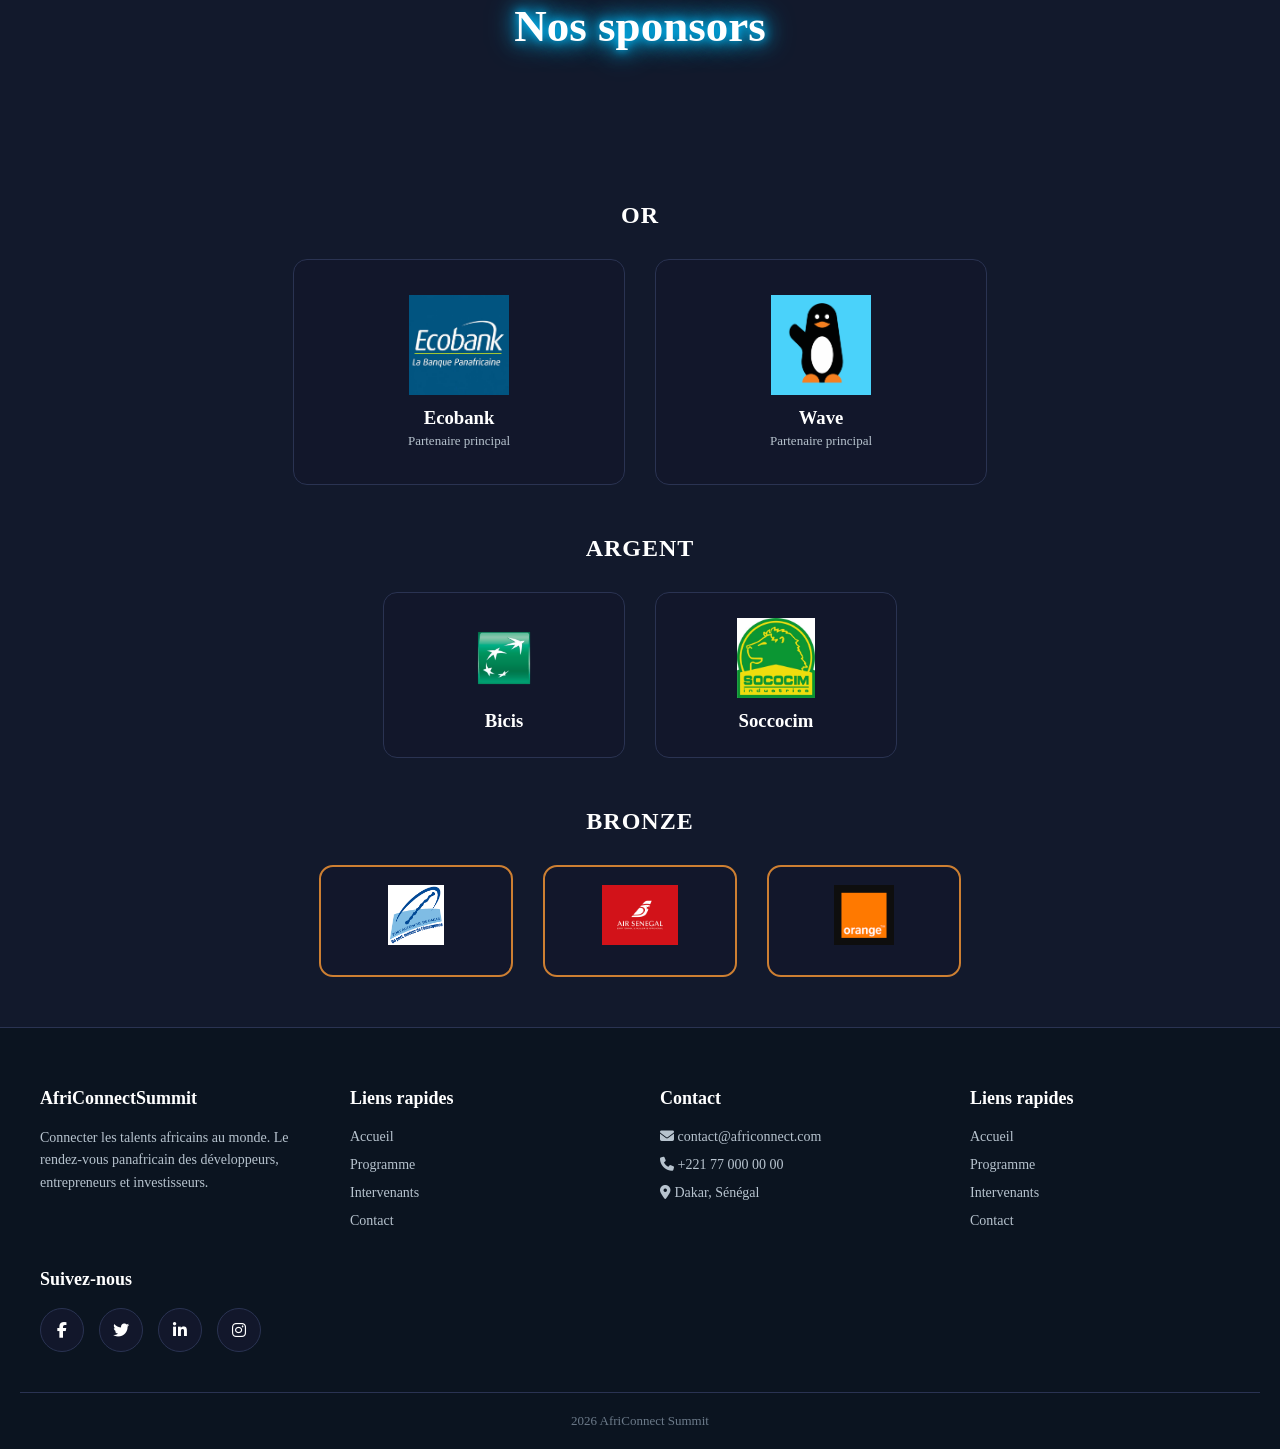
==== commit d100eae0: "JS : dark mode avec localStorage, navbar dynamique au scroll" ====
--- a/index.html
+++ b/index.html
@@ -10,7 +10,6 @@
 </head>
 
 <body class="bac">
-    <div>
         <header class="mapage">
             <nav class="navigation">
                 <div>
--- a/Css/style.css
+++ b/Css/style.css
@@ -4,15 +4,16 @@
 }
 
 .navigation {
+    position: fixed;
+    width: 100%;
     display: flex;
     justify-content: space-between;
     margin-right: 20px;
 }
-
 .lien {
     display: flex;
     justify-content: space-between;
-    margin-top: 20px;
+    margin-top: 15px;
     gap: 20px;
 }
 
@@ -134,9 +135,6 @@
     margin-bottom: 200px;
 }
 
-/* body{
-background: #fddcb2;
-} */
 .bouttonP {
     text-align: center;
     margin-top: 20px;
@@ -495,7 +493,7 @@
     flex: 2;
     min-width: 200px;
     max-width: 600px;
-    border: 2px solid black;
+    border: 2px solid white;
     border-radius: 20px;
     margin-bottom: 100px;
     padding: 30px;
@@ -1279,7 +1277,7 @@
 }
 
 .PRO {
-    background: linear-gradient(135deg, #2f7bff2a, #fbfbfc48), url(../Images/back19.png);
+    background: linear-gradient(135deg,#fbfbfc31, #2f4eff1f), url(../Images/back19.png);
     background-size: contain;
     background-repeat: no-repeat;
     background-position: center;
@@ -1304,7 +1302,7 @@
 }
 
 #photoProgramme {
-    width: 600px;
+    width: 590px;
     height: 650px;
 }
 
@@ -1355,7 +1353,6 @@
 
 }
 
-/* Onglets */
 .boutonCALEN {
     justify-content: flex-start;
     gap: 12px;
@@ -1474,14 +1471,16 @@
 }
 
 .faq {
-    max-width: 640px;
+    max-width: 800px;
     margin: 0 auto 200px;
 }
 
 .faq h2 {
+    font-size: 30px;
+    margin-top: 90px;
     margin-bottom: 24px;
-    font-size: 1.8rem;
-    letter-spacing: 0.5px;
+    text-shadow: 0 0 10px #00bfff, 0 0 20px #00bfff, 0 0 30px #00bfff;
+    color: white;
 }
 
 .accordion {
@@ -1494,16 +1493,14 @@
     background: #12192c;
     border: 1px solid #e2e4ea;
     border-radius: 10px;
-    overflow: hidden;
     box-shadow: 0 1px 2px rgba(0, 0, 0, 0.03);
-    transition: box-shadow .25s ease;
+    transition: 0.25s;
 }
  .item > label {
     color: white;
  }
 
 .item input[type="checkbox"] {
-    position: absolute;
     opacity: 0;
 }
 
@@ -1525,10 +1522,8 @@
 
 .item .content p {
     overflow: hidden;
-    min-height: 0;
-    margin: 0 0 16px 0;
+    margin:5px;
     color: #4b4f5a;
-    line-height: 1.5;
 }
 
 @keyframes ttt {
@@ -1576,10 +1571,6 @@
     top: 20px;
     right: 20px;
     z-index: 1001;
-}
-.navigation{
-    position:relative;
-    width: 100%;
 }
 .mesbouttons button{
     background: blue;
@@ -1946,11 +1937,8 @@
     .colonnegauche{
         width: 100%;
     }
-
-.colonnegauche,
 .formulaire {
     width: 100%;
-    flex: 1 1 100%;
 }
 
 .contact-container {
@@ -1993,3 +1981,308 @@
     background: linear-gradient(135deg, #7f8cff96 0%, #6FA8FF 35%, #89C2FF 70%, #B8D8FF 100%);
 }
 
+
+.themeclair body {
+    background: #ffffff;
+    color: #12162B;
+}
+.themeclair .mapage {
+    background: white;
+}
+.themeclair .PRO {
+    background: white;
+}
+
+.themeclair .back,.themeclair .bac{
+    background: #ffffff;
+    color: #12162B;
+}
+.themeclair .titrePro,.themeclair .titreP{
+    color: #12162B;
+}
+
+.themeclair .chiffreclé {
+    background-color: #ffffff;
+}
+.themeclair .FAQ {
+    color: #12162B;
+    text-shadow: none;
+}
+.themeclair .centrerC{
+    color: #12162B;
+    text-shadow: none;
+}
+.themeclair .centrerP{
+    color: #12162B;
+    text-shadow: none;
+}
+.themeclair .centrerV{
+    color: #12162B;
+    text-shadow: none;
+}
+.themeclair .centrerS{
+    color: #12162B;
+    text-shadow: none;
+}
+.themeclair .centrerT{
+    color: #12162B;
+    text-shadow: none;
+}
+.themeclair .centrerN{
+    color: #12162B;
+    text-shadow: none;
+}
+.themeclair .chiffre1 {
+    background: #ffffff;
+    border: 1px solid #dfe3ec;
+    box-shadow: 0 6px 20px rgba(0, 0, 0, 0.274);
+}
+.themeclair .chiffre2 {
+    background: #ffffff;
+    border: 1px solid #dfe3ec;
+    box-shadow: 0 6px 20px rgba(0, 0, 0, 0.308);
+}
+.themeclair .chiffre3 {
+    background: #ffffff;
+    border: 1px solid #dfe3ec;
+    box-shadow: 0 6px 20px rgba(0, 0, 0, 0.267);
+}
+.themeclair .chiffre4 {
+    background: #ffffff;
+    border: 1px solid #dfe3ec;
+    box-shadow: 0 6px 20px rgba(0, 0, 0, 0.336);
+}
+.themeclair .mesp {
+    color: #12162B;
+    text-shadow: none;
+}
+.themeclair .chiffre1 .nombre{
+    color: #12162B;
+    text-shadow: none;
+}
+.themeclair .chiffre2 .nombre{
+    color: #12162B;
+    text-shadow: none;
+}
+.themeclair .chiffre3 .nombre{
+    color: #12162B;
+    text-shadow: none;
+}
+.themeclair .chiffre4 .nombre{
+    color: #12162B;
+    text-shadow: none;
+}
+
+.themeclair .PARTICIPER {
+    background-color: #f5f7fa;
+}
+.themeclair .sousTitreP {
+    color: #5a6472;
+    text-shadow: none;
+}
+.themeclair .carteP {
+    background: #ffffff;
+    border: 1px solid #dfe3ec;
+    box-shadow: 0 6px 20px rgba(0, 0, 0, 0.267);
+}
+.themeclair .CARTE1 p {
+    color: #12162B;
+    text-shadow: none;
+}
+.themeclair .PART {
+    color: #12162B;
+    text-shadow: none;
+}
+
+.themeclair .Nos {
+    background: #ffffff;
+}
+.themeclair .carte_intervenant {
+    background-color: #ffffff;
+    border: 1px solid #dfe3ec;
+    box-shadow: 0 6px 20px rgba(0, 0, 0, 0.267);
+}
+.themeclair .carte_intervenant h3 {
+    color: #12162B;
+}
+.themeclair .parcours {
+    border-top: 1px solid #dfe3ec;
+}
+.themeclair .posteO {
+    border-top: 1px solid #dfe3ec;
+}
+.themeclair .posteO li {
+    color: #4b4f5a;
+}
+.themeclair .parcours li{
+    color: #4b4f5a;
+}
+
+.themeclair .sponsors {
+    background: #f5f7fa;
+}
+.themeclair .titreS {
+    color: #12162B;
+}
+.themeclair .carte_sponsor {
+    background: #ffffff;
+    border: 1px solid #dfe3ec;
+}
+.themeclair .carte_sponsor h3 {
+    color: #12162B;
+}
+
+.themeclair .thematique {
+    background: #ffffff;
+}
+.themeclair .carteTheme {
+    background: #ffffff;
+    border: 1px solid #dfe3ec;
+    box-shadow: 0 4px 15px rgba(0, 0, 0, 0.08);
+}
+.themeclair .contenu h3 {
+    color: #12162B;
+}
+.themeclair .contenu p {
+    color: #4b4f5a;
+}
+.themeclair .jour1 table{
+    background: #ffffff;
+    border: 1px solid #dfe3ec;
+}
+.themeclair .jour2 table{
+    background: #ffffff;
+    border: 1px solid #dfe3ec;
+}
+.themeclair .jour3 table{
+    background: #ffffff;
+    border: 1px solid #dfe3ec;
+}
+.themeclair .tableP .jour1 table {
+    background: #ffffff;
+    border: 1px solid #dfe3ec;
+}
+.themeclair .tableP .jour2 table {
+    background: #ffffff;
+    border: 1px solid #dfe3ec;
+}
+.themeclair .tableP .jour3 table {
+    background: #ffffff;
+    border: 1px solid #dfe3ec;
+}
+
+.themeclair .tableP td {
+    color: #12162B;
+}
+.themeclair .jour1 td{
+    color: #12162B;
+}
+.themeclair .jour2 td{
+    color: #12162B;
+}
+.themeclair .jour3 td{
+    color: #12162B;
+}
+.themeclair .jour1 th {
+    background: #eef4fb;
+    color: #1e63d0;
+}
+.themeclair .jour2 th {
+    background: #eef4fb;
+    color: #1e63d0;
+}
+.themeclair .jour3 th {
+    background: #eef4fb;
+    color: #1e63d0;
+}
+.themeclair .formulaire {
+    border: 1px solid #dfe3ec;
+}
+.themeclair .formulaire label {
+    color: #12162B;
+}
+.themeclair .formulaire h2{
+    color: #12162B;
+}
+.themeclair .infos {
+    background-color: #f5f7fa;
+}
+.themeclair .infos p {
+    color: #12162B;
+}
+.themeclair .infos h2{
+    color: #12162B;
+}
+.themeclair a{
+    color: black;
+
+}
+.themeclair .item {
+    background: #ffffff;
+    border: 1px solid #dfe3ec;
+}
+.themeclair .item label {
+    color: #12162B;
+}
+.themeclair .item .content p {
+    color: #4b4f5a;
+}
+
+.themeclair footer {
+    background-color: #ffffff;
+    border-top: 1px solid #dfe3ec;
+}
+.themeclair .footer h3 {
+    color: #12162B;
+}
+.themeclair .footer ul li a {
+    color: #4b4f5a;
+}
+.themeclair .footer p{
+    color: #4b4f5a;
+}
+.themeclair .footer_bas p {
+    color: #6c7a89;
+}
+.themeclair .reseauxsociaux i {
+    background: #f0f2f6;
+    border: 1px solid #dfe3ec;
+    color: #12162B;
+}
+body.themeclair.back{
+    background: white;
+}
+body.themeclair.INTER{
+    background: white;
+}
+
+.themeclair .lien button {
+    background: #12162B;
+    color: white;
+}
+.themeclair .formulaire {
+    border: 2px solid black;
+}
+.themeclair .buttonprogramme{
+    color: #0b0bcf;
+    border: 2px solid blue;
+}
+.themeclair .carte_sponsor {
+    box-shadow: 0 6px 20px rgba(0, 0, 0, 0.267);
+}
+.navbarauscroll {
+    background:rgba(89, 89, 250, 0.425);
+    backdrop-filter: blur(12px);
+}
+.inter{
+    padding-top: 90px;
+}
+.PROGRA{
+    padding-top: 60px;
+}
+.contact-container{
+    padding-top: 120px;
+}
+.PAGEACCEUIL{
+    padding-top: 55px;
+}
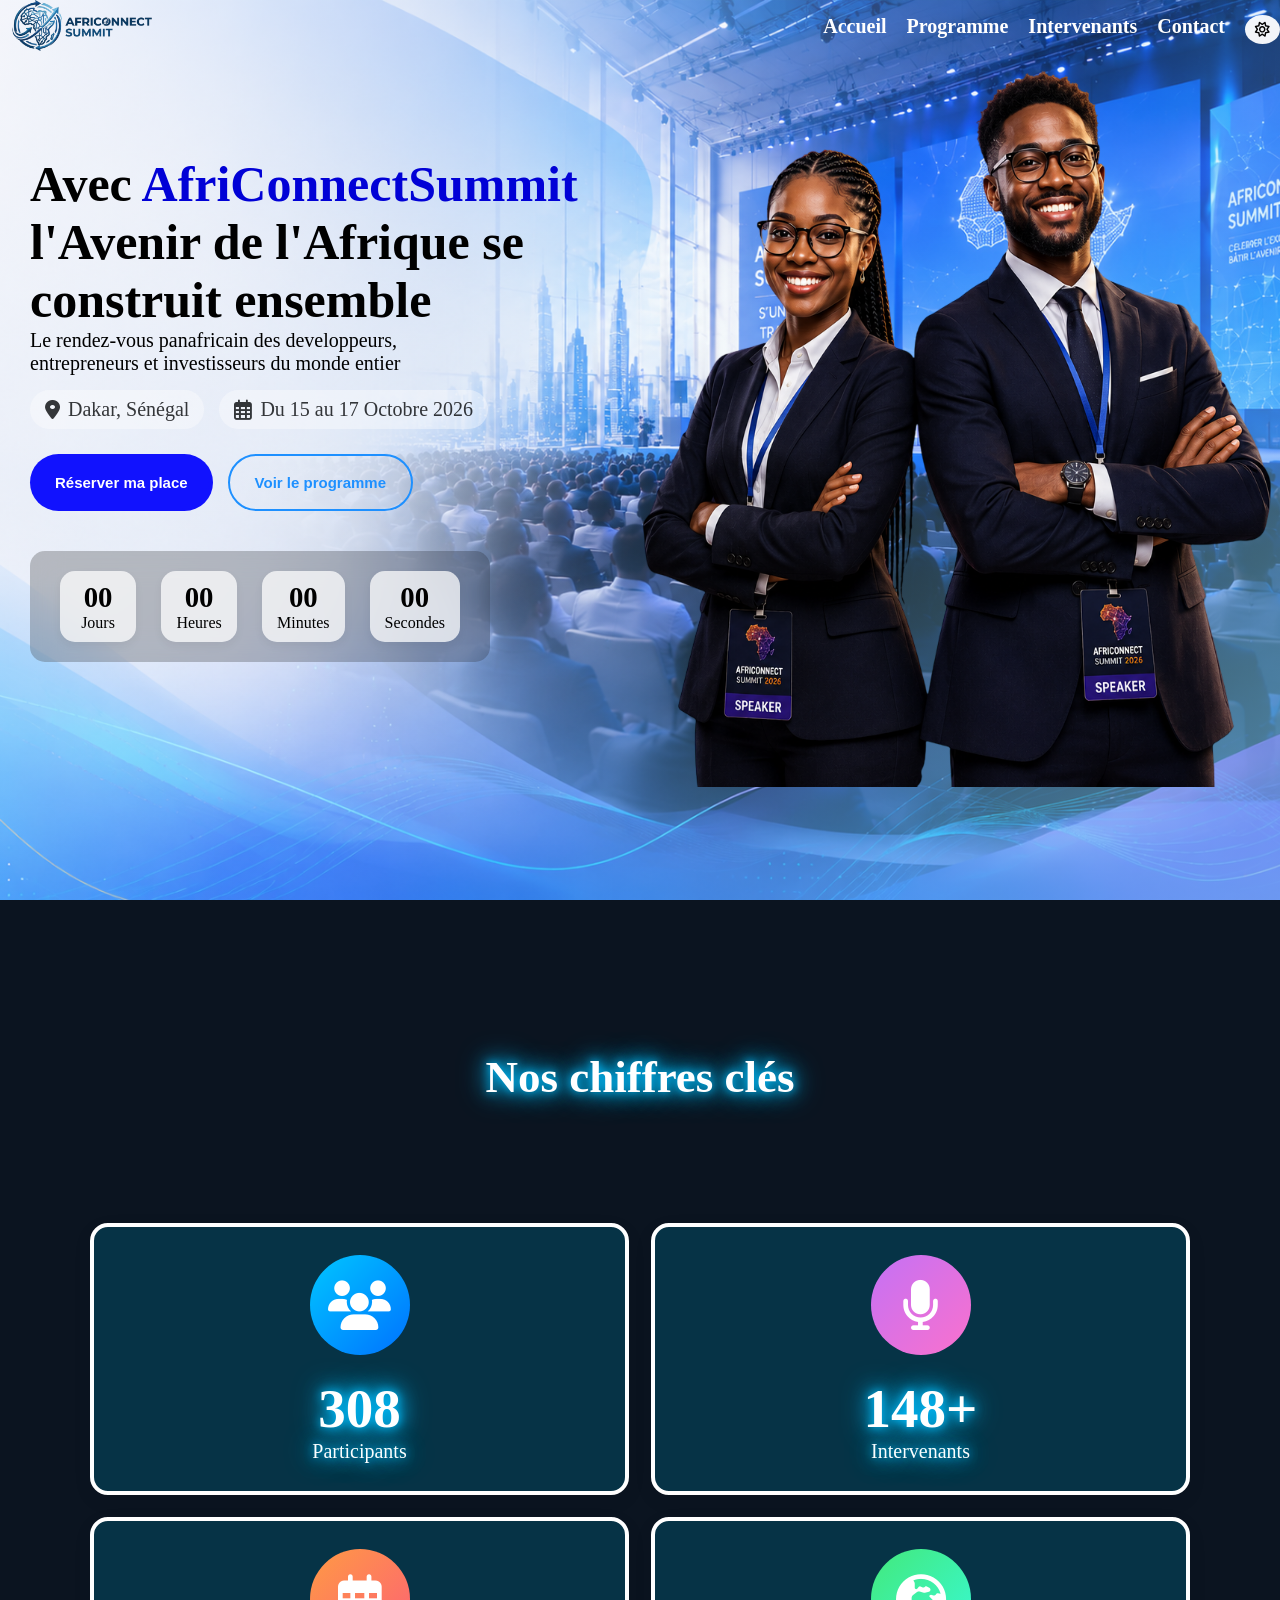
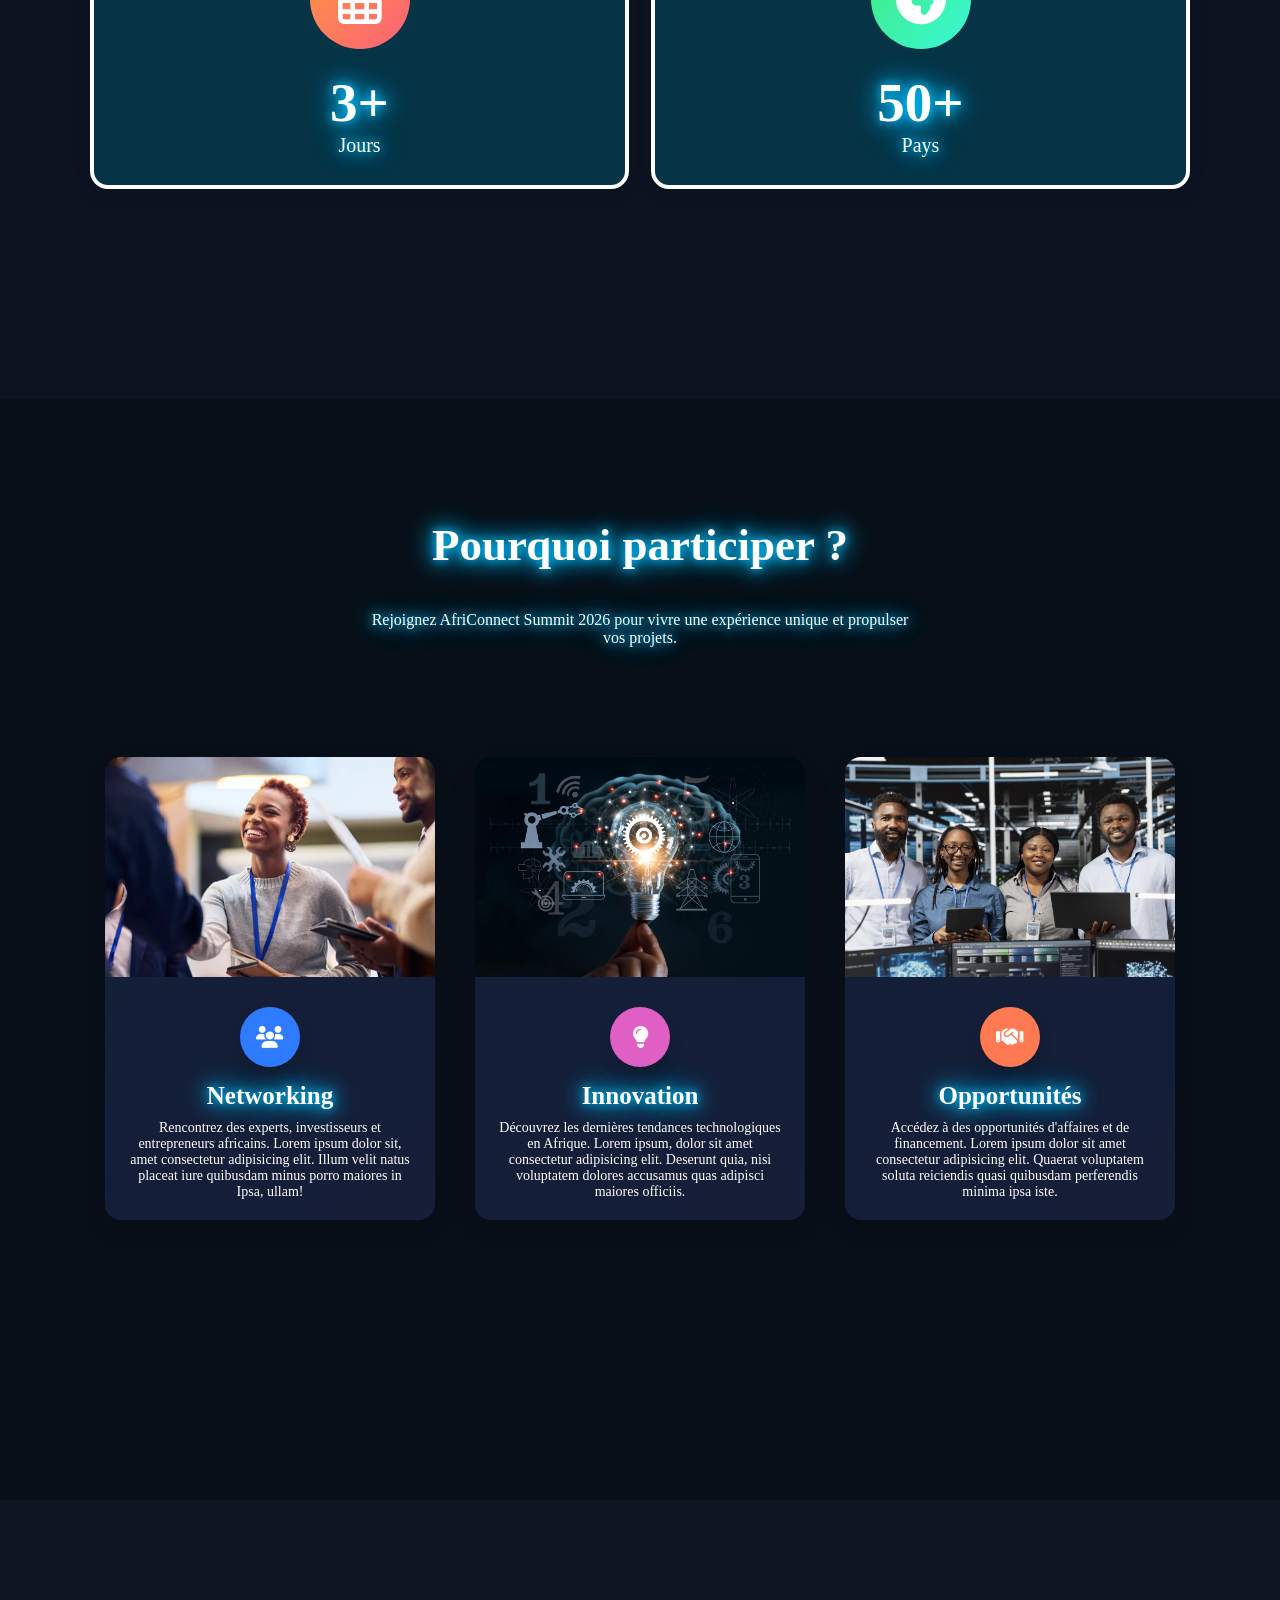
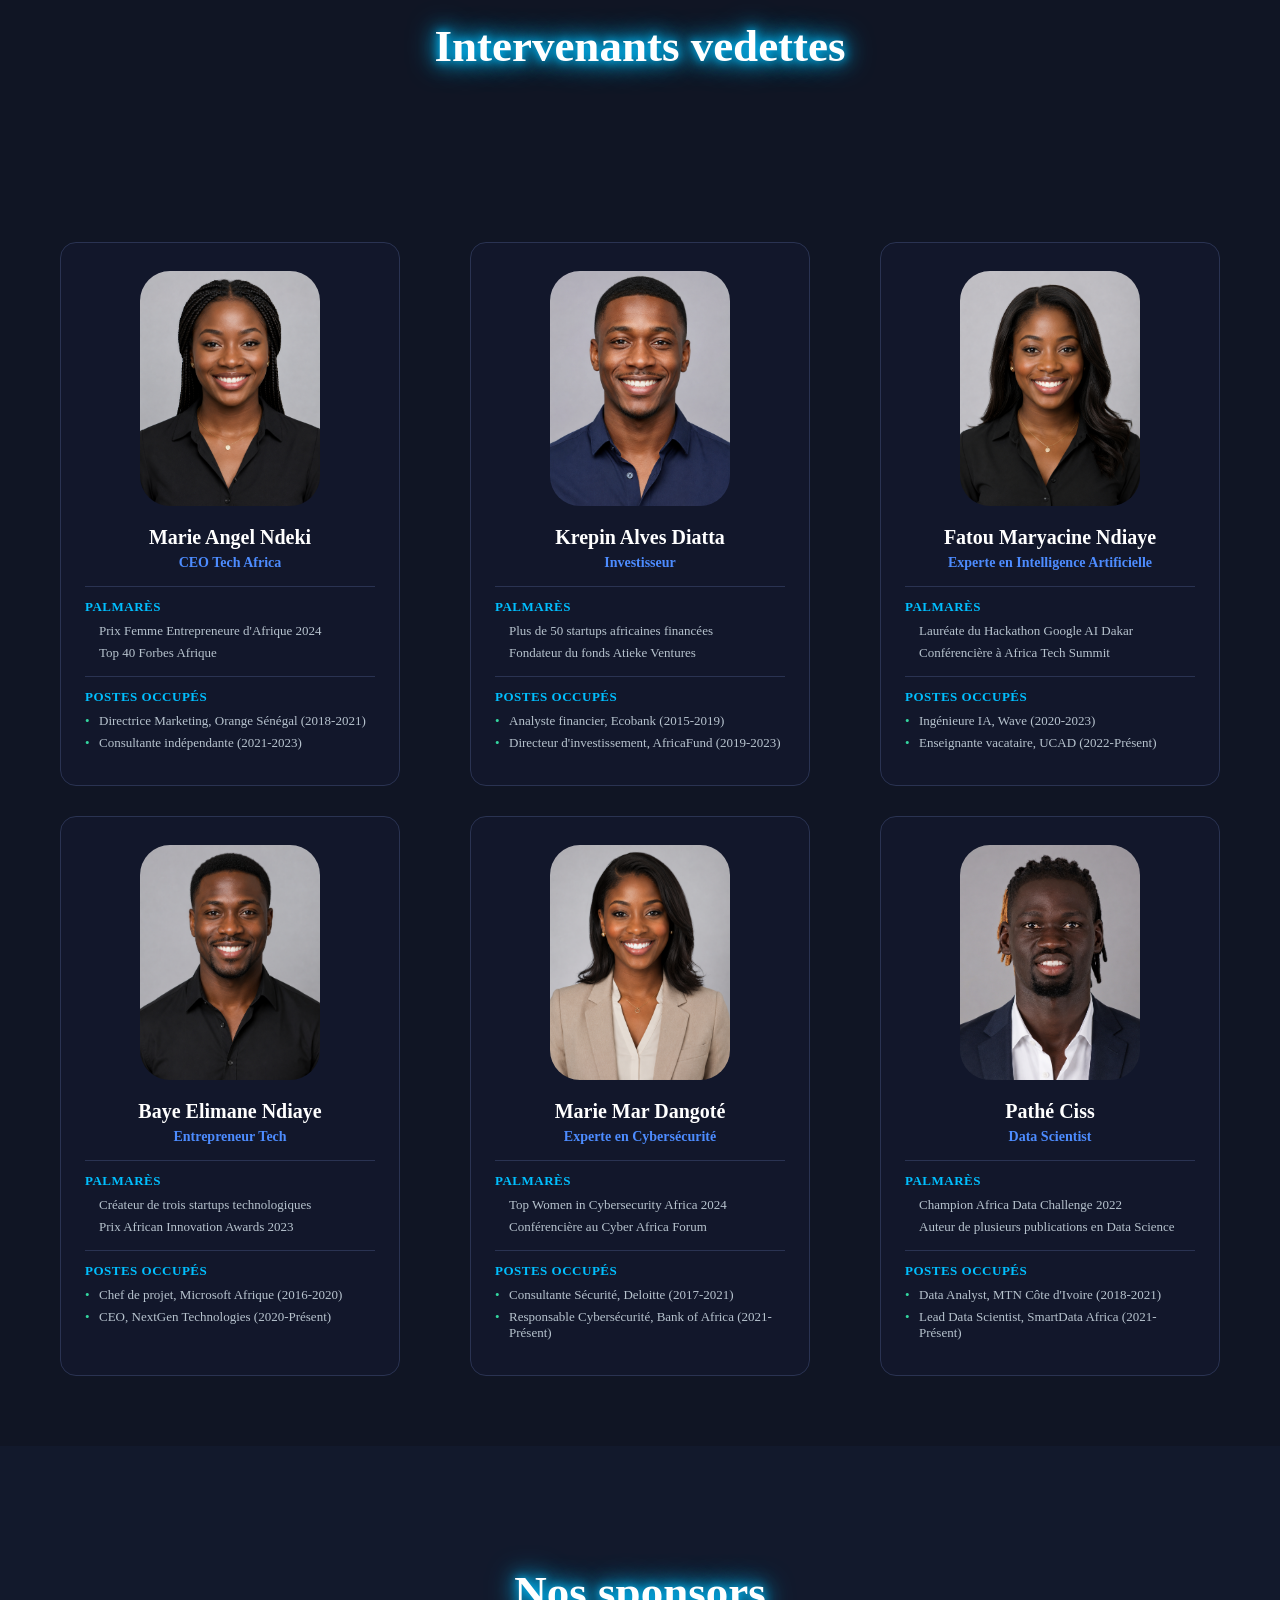
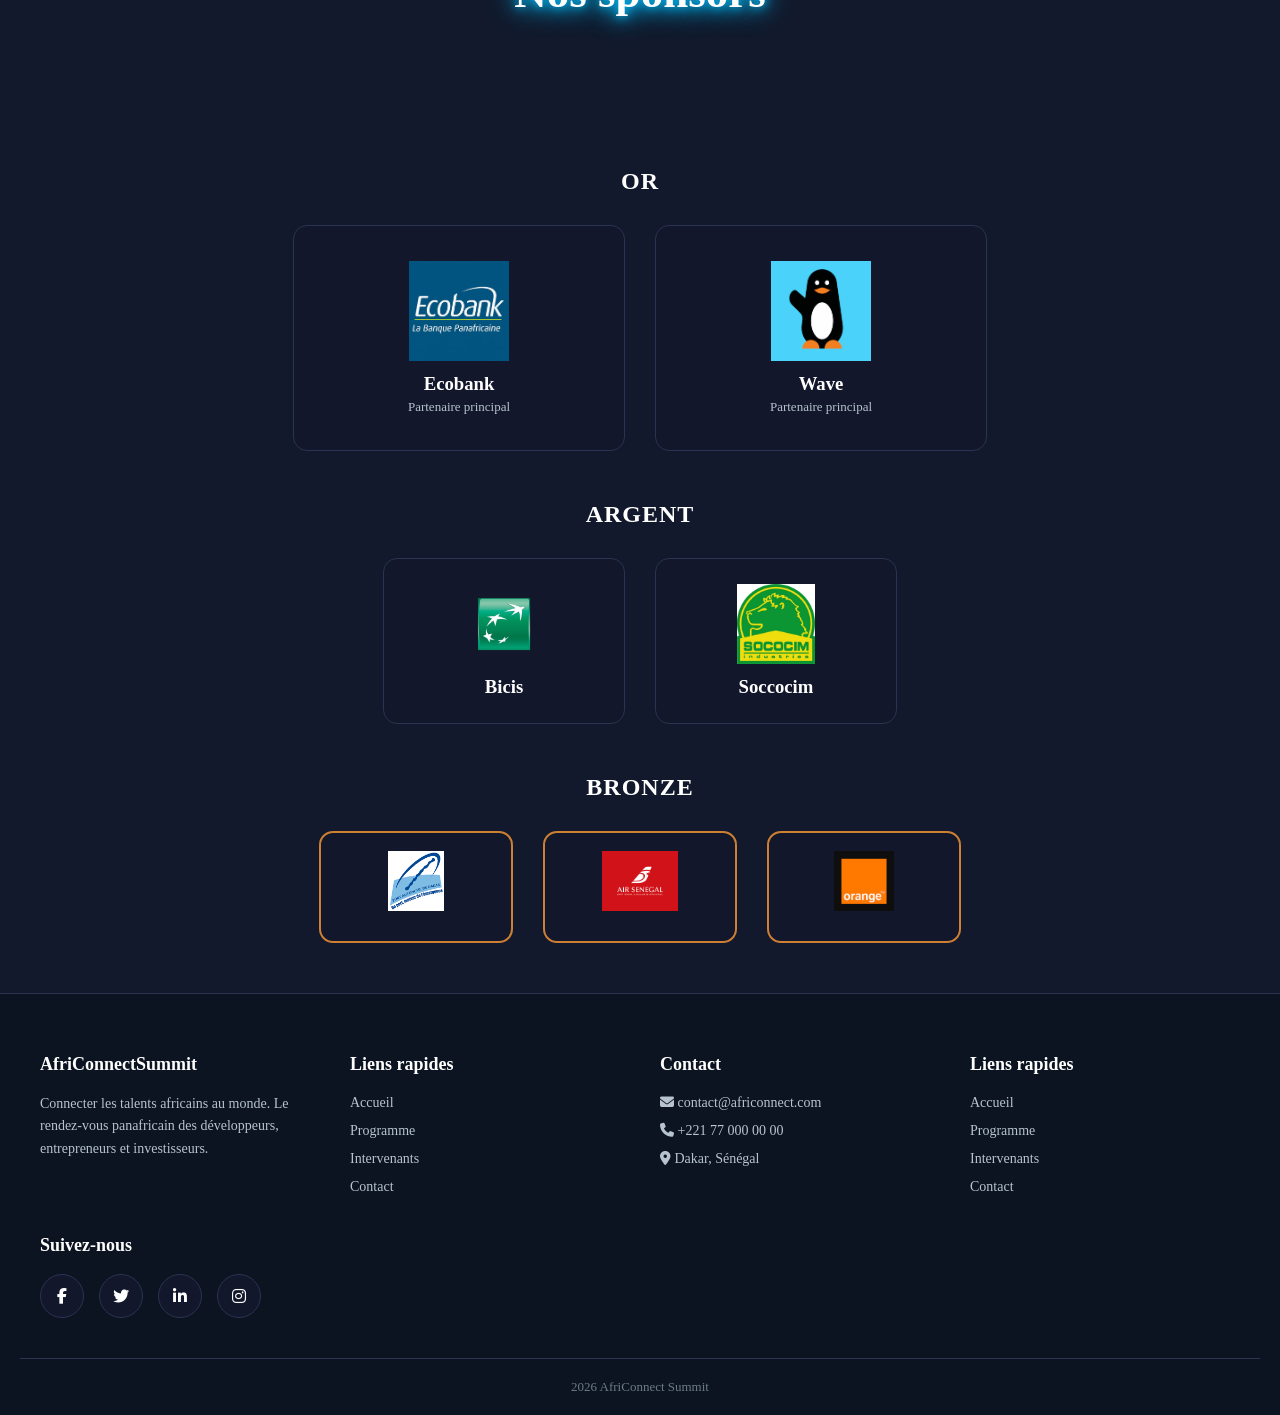
==== commit 29d28655: "JS : compteurs animés au scroll , animations fade-in des sections et du boutton retour vers le haut" ====
--- a/index.html
+++ b/index.html
@@ -10,6 +10,9 @@
 </head>
 
 <body class="bac">
+    <button id="retourverslehaut">
+        <i class="fa-solid fa-arrow-up"></i>
+    </button>
         <header class="mapage">
             <nav class="navigation">
                 <div>
@@ -84,9 +87,9 @@
 
 <section class="chiffreclé">
     <div class="MESCHIFFRES">
-        <h2 class="centrerC">Nos chiffres clés</h2>
+        <h2 class="centrerC fade">Nos chiffres clés</h2>
         <div class="chiffre">
-            <div class="chiffre1">
+            <div class="chiffre1 fade">
                 <div class="icone bleu">
                     <i class="fa-solid fa-users"></i>
                 </div>
@@ -96,17 +99,17 @@
                 <p class="mesp">Participants</p>
             </div>
 
-            <div class="chiffre2">
+            <div class="chiffre2 fade">
                 <div class="icone pink">
                     <i class="fa-solid fa-microphone"></i>
                 </div>
                 <div class="titreligne">
-                    <h3 class="nombre" >48+</h3>
+                    <h3 class="nombre" >148+</h3>
                 </div>
                 <p class="mesp">Intervenants</p>
             </div>
 
-            <div class="chiffre3">
+            <div class="chiffre3 fade">
                 <div class="icone orange">
                     <i class="fa-regular fa-calendar-days"></i>
                 </div>
@@ -116,12 +119,12 @@
                 <p class="mesp">Jours</p>
             </div>
 
-            <div class="chiffre4">
+            <div class="chiffre4 fade">
                 <div class="icone vert">
                     <i class="fa-solid fa-earth-africa"></i>
                 </div>
                 <div class="titreligne">
-                    <h3 class="nombre">12+</h3>
+                    <h3 class="nombre">50+</h3>
                 </div>
                 <p class="mesp">Pays</p>
             </div>
@@ -129,12 +132,12 @@
     </div>
 </section>
     <section class="PARTICIPER">
-    <h2 class="centrerP">Pourquoi participer ?</h2>
+    <h2 class="centrerP fade">Pourquoi participer ?</h2>
     <p class="sousTitreP">Rejoignez AfriConnect Summit 2026 pour vivre une expérience unique et propulser vos projets.</p>
 
     <div class="participation">
 
-        <div class="carteP">
+        <div class="carteP fade">
             <img src="Images/Networking.webp" alt="Networking">
             <div class="iconeP bleu"><i class="fa-solid fa-users"></i></div>
             <div class="CARTE1">
@@ -143,7 +146,7 @@
             </div>
         </div>
 
-        <div class="carteP">
+        <div class="carteP fade">
             <img src="Images/Innovation (1).jpg" alt="Innovation">
             <div class="iconeP pink"><i class="fa-solid fa-lightbulb"></i></div>
             <div class="CARTE1">
@@ -152,7 +155,7 @@
             </div>
         </div>
 
-        <div class="carteP">
+        <div class="carteP fade">
             <img src="Images/GAT1.jpg" alt="Opportunités">
             <div class="iconeP orange"><i class="fa-solid fa-handshake"></i></div>
             <div class="CARTE1">
@@ -165,149 +168,149 @@
 </section>
 
      <section class="Nos">
-    <h2 class="centrerV">Intervenants vedettes</h2>
+    <h2 class="centrerV fade">Intervenants vedettes</h2>
 
     <div class="Mesintervenants">
 
-        <div class="carte_intervenant">
-            <img src="Images/F2.png" alt="Amina Diallo">
-            <h3>Marie Angel Ndeki</h3>
-            <p class="poste">CEO Tech Africa  Sénégal</p>
-
-            <div class="parcours">
-                <h4>Palmarès</h4>
-                <ul type="none">
-                    <li>Prix Femme Entrepreneure d'Afrique 2024</li>
-                    <li>Top 40 sous 40 - Forbes Afrique</li>
-                </ul>
-            </div>
-
-            <div class="posteO">
-                <h4>Postes occupés</h4>
-                <ul type="none">
-                    <li>Directrice Marketing, Orange Sénégal (2018-2021)</li>
-                    <li>Consultante indépendante (2021-2023)</li>
-                </ul>
-            </div>
-        </div>
-
-        <div class="carte_intervenant">
-            <img src="Images/F3.png" alt="Kwame Atieke">
-            <h3>Paul Atieke</h3>
-            <p class="poste">Investisseur  Ghana</p>
-
-            <div class="parcours">
-                <h4>Palmarès</h4>
-                <ul>
-                    <li>Plus de 50 startups financées</li>
-                    <li>Fondateur du fonds Atieke Ventures</li>
-                </ul>
-            </div>
-
-            <div class="posteO">
-                <h4>Postes occupés</h4>
-                <ul>
-                    <li>Analyste financier, Ecobank (2015-2019)</li>
-                    <li>Directeur d'investissement, AfricaFund (2019-2022)</li>
-                </ul>
-            </div>
-        </div>
-
-        <div class="carte_intervenant">
-            <img src="Images/F4.png" alt="Fatou Ndiaye">
-            <h3>Fatou Ndiaye</h3>
-            <p class="poste">Développeuse IA • Sénégal</p>
-
-            <div class="parcours">
-                <h4>Palmarès</h4>
-                <ul>
-                    <li>Lauréate du hackathon Google AI Dakar</li>
-                    <li>Publication dans une revue internationale ML</li>
-                </ul>
-            </div>
-
-            <div class="posteO">
-                <h4>Postes occupés</h4>
-                <ul>
-                    <li>Ingénieure logiciel, Wave (2020-2023)</li>
-                    <li>Enseignante vacataire, UCAD (2022-présent)</li>
-                </ul>
-            </div>
-        </div>
-        <div class="carte_intervenant">
-            <img src="Images/F5.png" alt="Fatou Ndiaye">
-            <h3>Fatou Ndiaye</h3>
-            <p class="poste">Développeuse IA • Sénégal</p>
-
-            <div class="parcours">
-                <h4>Palmarès</h4>
-                <ul>
-                    <li>Lauréate du hackathon Google AI Dakar</li>
-                    <li>Publication dans une revue internationale ML</li>
-                </ul>
-            </div>
-
-            <div class="posteO">
-                <h4>Postes occupés</h4>
-                <ul>
-                    <li>Ingénieure logiciel, Wave (2020-2023)</li>
-                    <li>Enseignante vacataire, UCAD (2022-présent)</li>
-                </ul>
-            </div>
-        </div>
-        <div class="carte_intervenant">
-            <img src="Images/F6.png" alt="Fatou Ndiaye">
-            <h3>Fatou Ndiaye</h3>
-            <p class="poste">Développeuse IA • Sénégal</p>
-
-            <div class="parcours">
-                <h4>Palmarès</h4>
-                <ul>
-                    <li>Lauréate du hackathon Google AI Dakar</li>
-                    <li>Publication dans une revue internationale ML</li>
-                </ul>
-            </div>
-
-            <div class="posteO">
-                <h4>Postes occupés</h4>
-                <ul>
-                    <li>Ingénieure logiciel, Wave (2020-2023)</li>
-                    <li>Enseignante vacataire, UCAD (2022-présent)</li>
-                </ul>
-            </div>
-        </div>
-        <div class="carte_intervenant">
-            <img src="Images/F1.png" alt="Fatou Ndiaye">
-            <h3>Fatou Ndiaye</h3>
-            <p class="poste">Développeuse IA • Sénégal</p>
-
-            <div class="parcours">
-                <h4>Palmarès</h4>
-                <ul>
-                    <li>Lauréate du hackathon Google AI Dakar</li>
-                    <li>Publication dans une revue internationale ML</li>
-                </ul>
-            </div>
-
-            <div class="posteO">
-                <h4>Postes occupés</h4>
-                <ul>
-                    <li>Ingénieure logiciel, Wave (2020-2023)</li>
-                    <li>Enseignante vacataire, UCAD (2022-présent)</li>
-                </ul>
-            </div>
-        </div>
-
+        <div class="carte_intervenant fade">
+    <img src="Images/F12.png" alt="Marie Angel Ndeki">
+    <h3>Marie Angel Ndeki</h3>
+    <p class="poste">CEO Tech Africa </p>
+
+    <div class="parcours">
+        <h4>Palmarès</h4>
+        <ul>
+            <li>Prix Femme Entrepreneure d'Afrique 2024</li>
+            <li>Top 40 Forbes Afrique</li>
+        </ul>
+    </div>
+
+    <div class="posteO">
+        <h4>Postes occupés</h4>
+        <ul>
+            <li>Directrice Marketing, Orange Sénégal (2018-2021)</li>
+            <li>Consultante indépendante (2021-2023)</li>
+        </ul>
+    </div>
+</div>
+
+<div class="carte_intervenant fade">
+    <img src="Images/F11.png" alt="Krepin Alves Diatta">
+    <h3>Krepin Alves Diatta</h3>
+    <p class="poste">Investisseur </p>
+
+    <div class="parcours">
+        <h4>Palmarès</h4>
+        <ul>
+            <li>Plus de 50 startups africaines financées</li>
+            <li>Fondateur du fonds Atieke Ventures</li>
+        </ul>
+    </div>
+
+    <div class="posteO">
+        <h4>Postes occupés</h4>
+        <ul>
+            <li>Analyste financier, Ecobank (2015-2019)</li>
+            <li>Directeur d'investissement, AfricaFund (2019-2023)</li>
+        </ul>
+    </div>
+</div>
+
+<div class="carte_intervenant fade">
+    <img src="Images/F13.png" alt="Fatou Ndiaye">
+    <h3>Fatou Maryacine Ndiaye</h3>
+    <p class="poste">Experte en Intelligence Artificielle </p>
+
+    <div class="parcours">
+        <h4>Palmarès</h4>
+        <ul>
+            <li>Lauréate du Hackathon Google AI Dakar</li>
+            <li>Conférencière à Africa Tech Summit</li>
+        </ul>
+    </div>
+
+    <div class="posteO">
+        <h4>Postes occupés</h4>
+        <ul>
+            <li>Ingénieure IA, Wave (2020-2023)</li>
+            <li>Enseignante vacataire, UCAD (2022-Présent)</li>
+        </ul>
+    </div>
+</div>
+
+<div class="carte_intervenant fade">
+    <img src="Images/F14.png" alt="Samuel Okoro">
+    <h3>Baye Elimane Ndiaye</h3>
+    <p class="poste">Entrepreneur Tech </p>
+
+    <div class="parcours">
+        <h4>Palmarès</h4>
+        <ul>
+            <li>Créateur de trois startups technologiques</li>
+            <li>Prix African Innovation Awards 2023</li>
+        </ul>
+    </div>
+
+    <div class="posteO">
+        <h4>Postes occupés</h4>
+        <ul>
+            <li>Chef de projet, Microsoft Afrique (2016-2020)</li>
+            <li>CEO, NextGen Technologies (2020-Présent)</li>
+        </ul>
+    </div>
+</div>
+
+<div class="carte_intervenant fade">
+    <img src="Images/F15.png" alt="Marie Mar Dangoté">
+    <h3>Marie Mar Dangoté</h3>
+    <p class="poste">Experte en Cybersécurité </p>
+
+    <div class="parcours">
+        <h4>Palmarès</h4>
+        <ul>
+            <li>Top Women in Cybersecurity Africa 2024</li>
+            <li>Conférencière au Cyber Africa Forum</li>
+        </ul>
+    </div>
+
+    <div class="posteO">
+        <h4>Postes occupés</h4>
+        <ul>
+            <li>Consultante Sécurité, Deloitte (2017-2021)</li>
+            <li>Responsable Cybersécurité, Bank of Africa (2021-Présent)</li>
+        </ul>
+    </div>
+</div>
+
+<div class="carte_intervenant fade">
+    <img src="Images/F16.png" alt="Pathé Ciss">
+    <h3>Pathé Ciss</h3>
+    <p class="poste">Data Scientist </p>
+
+    <div class="parcours">
+        <h4>Palmarès</h4>
+        <ul>
+            <li>Champion Africa Data Challenge 2022</li>
+            <li>Auteur de plusieurs publications en Data Science</li>
+        </ul>
+    </div>
+
+    <div class="posteO">
+        <h4>Postes occupés</h4>
+        <ul>
+            <li>Data Analyst, MTN Côte d'Ivoire (2018-2021)</li>
+            <li>Lead Data Scientist, SmartData Africa (2021-Présent)</li>
+        </ul>
+    </div>
+</div>
     </div>
 </section>
 
-
-    <section class="sponsors">
-    <h2 class="centrerS">Nos sponsors</h2>
-
+<section class="sponsors">
+<h2 class="centrerS fade">Nos sponsors</h2>
     <div class="Messponsors">
         <div>
-            <h3 class="titreS">Or</h3>
+            <h3 class="titreS fade">Or</h3>
             <div class="niveau_sponsor">
                 <div class="carte_sponsor sponsor_or">
                     <img src="Images/logo Ecobank.jpg" alt="Logo Ecobank">
@@ -322,7 +325,7 @@
             </div>
         </div>
         <div>
-            <h3 class="titreS">Argent</h3>
+            <h3 class="titreS fade">Argent</h3>
             <div class="niveau_sponsor">
 
                 <div class="carte_sponsor sponsor_argent">
@@ -336,8 +339,8 @@
             </div>
         </div>
         <div>
-            <h3 class="titreS">Bronze</h3>
-            <div class="niveau_sponsor">
+            <h3 class="titreS fade">Bronze</h3>
+            <div class="niveau_sponsor fade">
                 <div class="carte_sponsor sponsor_bronze">
                     <img src="Images/LOGO PORT.png" alt="Logo Port Autonome de Dakar">
                 </div>
@@ -359,7 +362,6 @@
             <h3>AfriConnectSummit</h3>
             <p>Connecter les talents africains au monde. Le rendez-vous panafricain des développeurs, entrepreneurs et investisseurs.</p>
         </div>
-
         <div>
             <h3>Liens rapides</h3>
             <ul>
--- a/Css/style.css
+++ b/Css/style.css
@@ -8,6 +8,7 @@
     width: 100%;
     display: flex;
     justify-content: space-between;
+    z-index: 1000;
     margin-right: 20px;
 }
 .lien {
@@ -355,6 +356,7 @@
 
 .thematique {
     max-width: 1200px;
+    background-color: #080f18;
     padding: 100px;
     margin: 0 auto;
     height: auto;
@@ -374,15 +376,7 @@
     justify-content: center;
 }
 
-.theme>div {
-    background: #fff;
-    border: 1px solid rgba(23, 26, 46, 0.08);
-    border-radius: 14px;
-    padding: 1.8rem;
-    text-align: center;
-    box-shadow: 0 4px 14px rgba(0, 0, 0, 0.05);
-    flex: 0 1 calc(33.333% - 20px);
-}
+
 
 .theme i {
     font-size: 20px;
@@ -739,7 +733,7 @@
     text-shadow: 0 0 10px #00bfff, 0 0 20px #00bfff, 0 0 30px #00bfff;
     font-size: 45px;
     margin-bottom: 120px;
-    margin-top: 200px;
+    margin-top: 150px;
 }
 
 .chiffre1 .nombre {
@@ -1414,7 +1408,6 @@
     background: #12192cef;
     border: 1px solid #2a3352;
     border-radius: 16px;
-    width: 240px;
     box-shadow: 0 4px 15px rgba(0, 0, 0, 0.25);
 }
 
@@ -1422,7 +1415,7 @@
     background: #12192c;
     border: 1px solid #2a3352;
     border-radius: 16px;
-    width: 240px;
+    width: 400px;
     box-shadow: 0 4px 15px rgba(0, 0, 0, 0.25);
     transition: transform 0.25s ease, border-color 0.25s ease;
     overflow: hidden;
@@ -1436,17 +1429,14 @@
 .imgTheme {
     width: 100%;
     height: 200px;
-    margin: 0;
-    padding: 0;
 }
 
 .imgTheme img {
     width: 100%;
     height: 100%;
-    border-radius: 30px;
+    display: block;
     object-fit: cover;
-    display: block;
-    margin: 0;
+ 
 }
 
 .contenu {
@@ -1465,11 +1455,6 @@
     font-size: 14px;
     line-height: 1.6;
 }
-
-.thematique {
-    background: #12192c;
-}
-
 .faq {
     max-width: 800px;
     margin: 0 auto 200px;
@@ -2274,6 +2259,15 @@
     background:rgba(89, 89, 250, 0.425);
     backdrop-filter: blur(12px);
 }
+.navbarauscroll .logo {
+    background: white;
+    border-radius: 70px;
+    padding: 5px 15px;
+    margin: 10px;
+}
+.navbarauscroll .lien {
+    padding: 10px;
+}
 .inter{
     padding-top: 90px;
 }
@@ -2286,3 +2280,27 @@
 .PAGEACCEUIL{
     padding-top: 55px;
 }
+#retourverslehaut {
+    position: fixed;
+    bottom: 30px;
+    padding: 15px 20px;
+    cursor: pointer;
+    right: 30px;
+    background: blue;
+    color: white;
+    border: blue;
+    border-radius: 50%;
+    font-size: 17px;
+    z-index: 1000;
+    display: none;
+}
+.fondu {
+    opacity: 0;
+    transform: translateY(30px);
+    transition: 0.7s;
+}
+
+.fondre {
+    opacity: 1;
+    transform: translateY(0);
+}
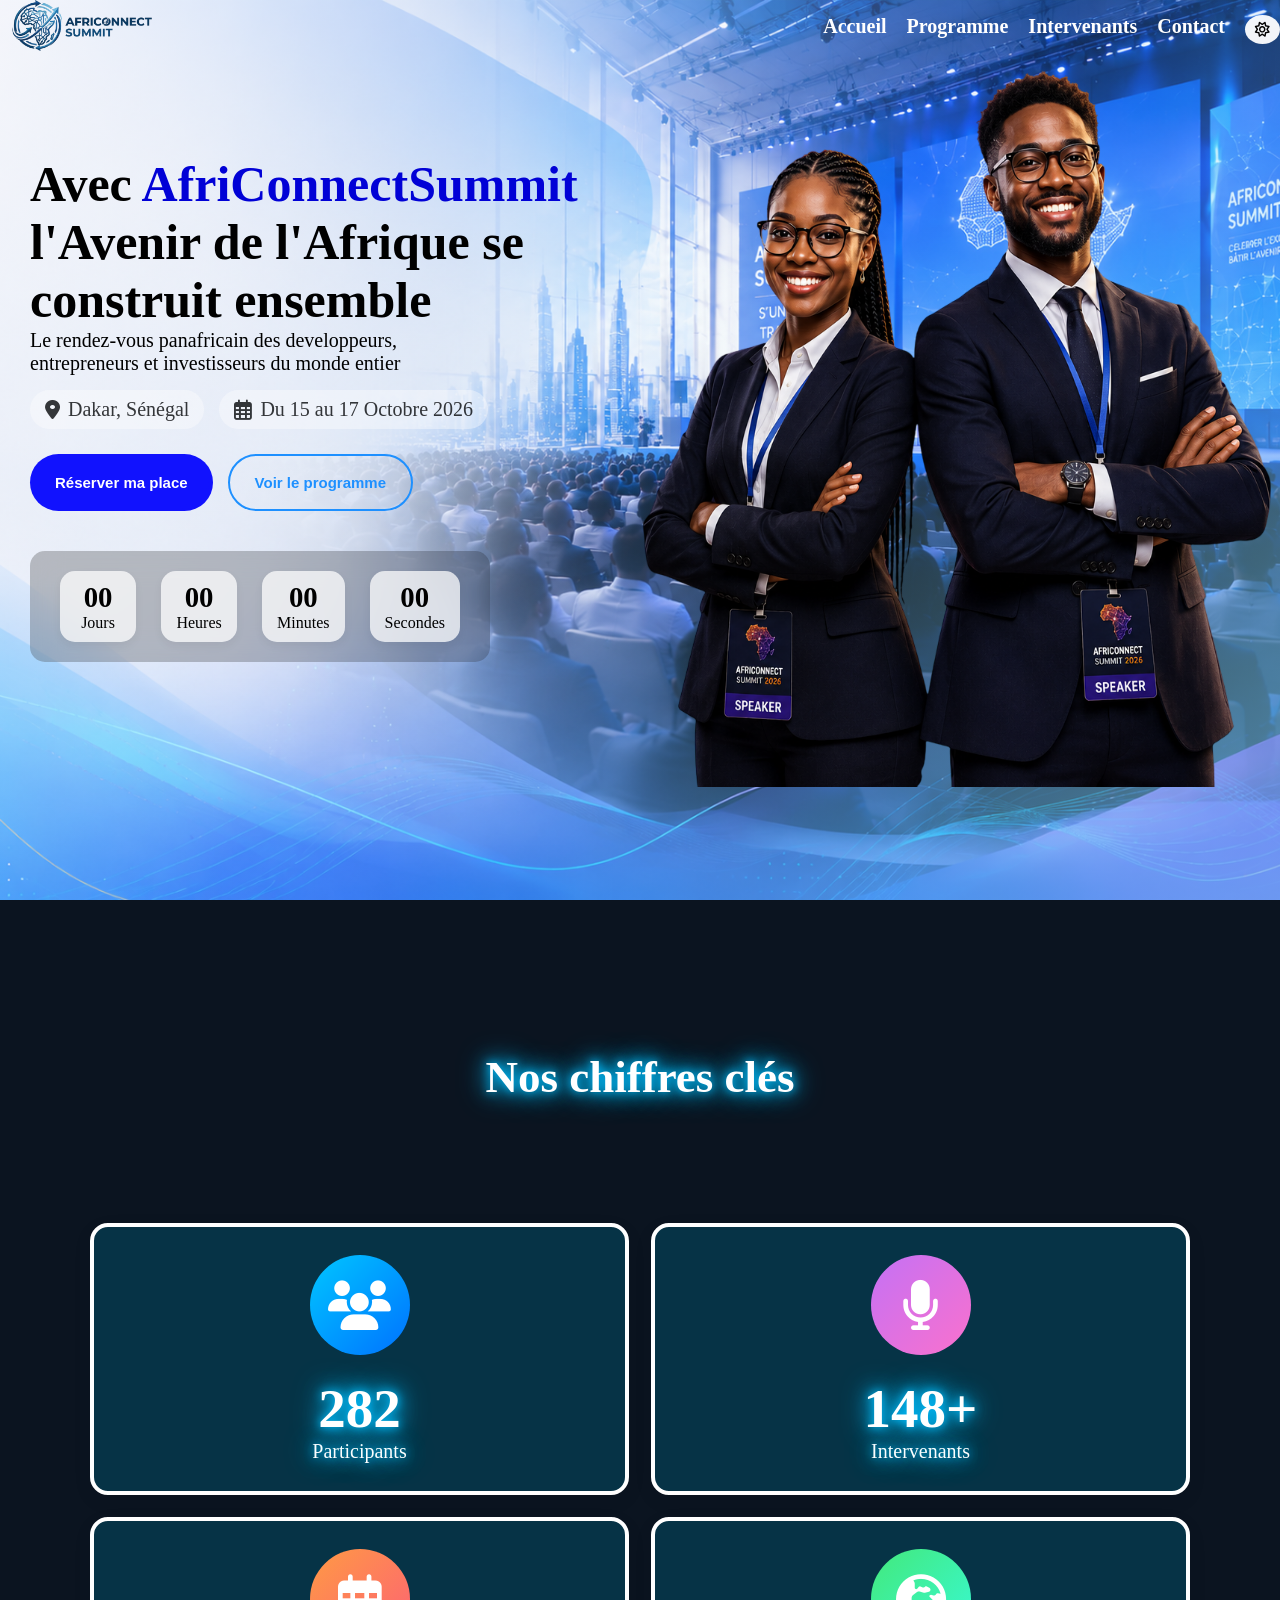
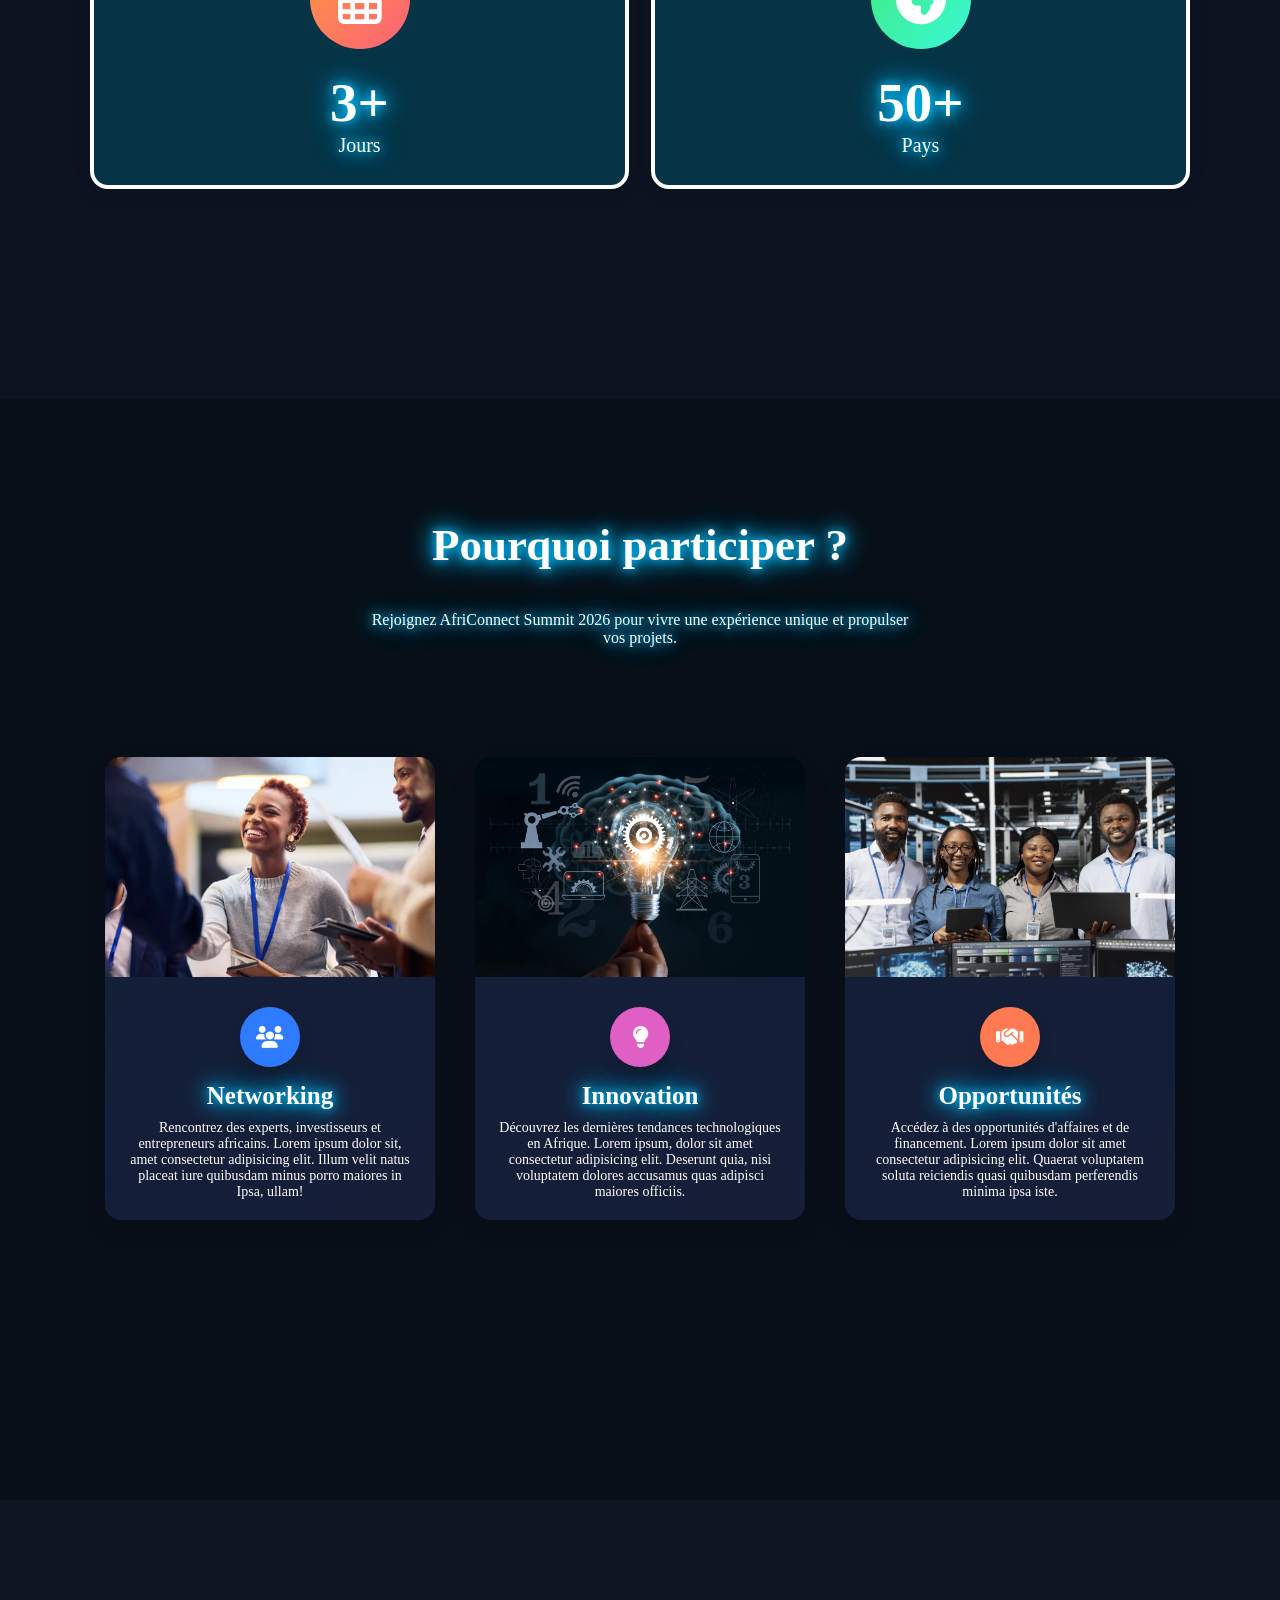
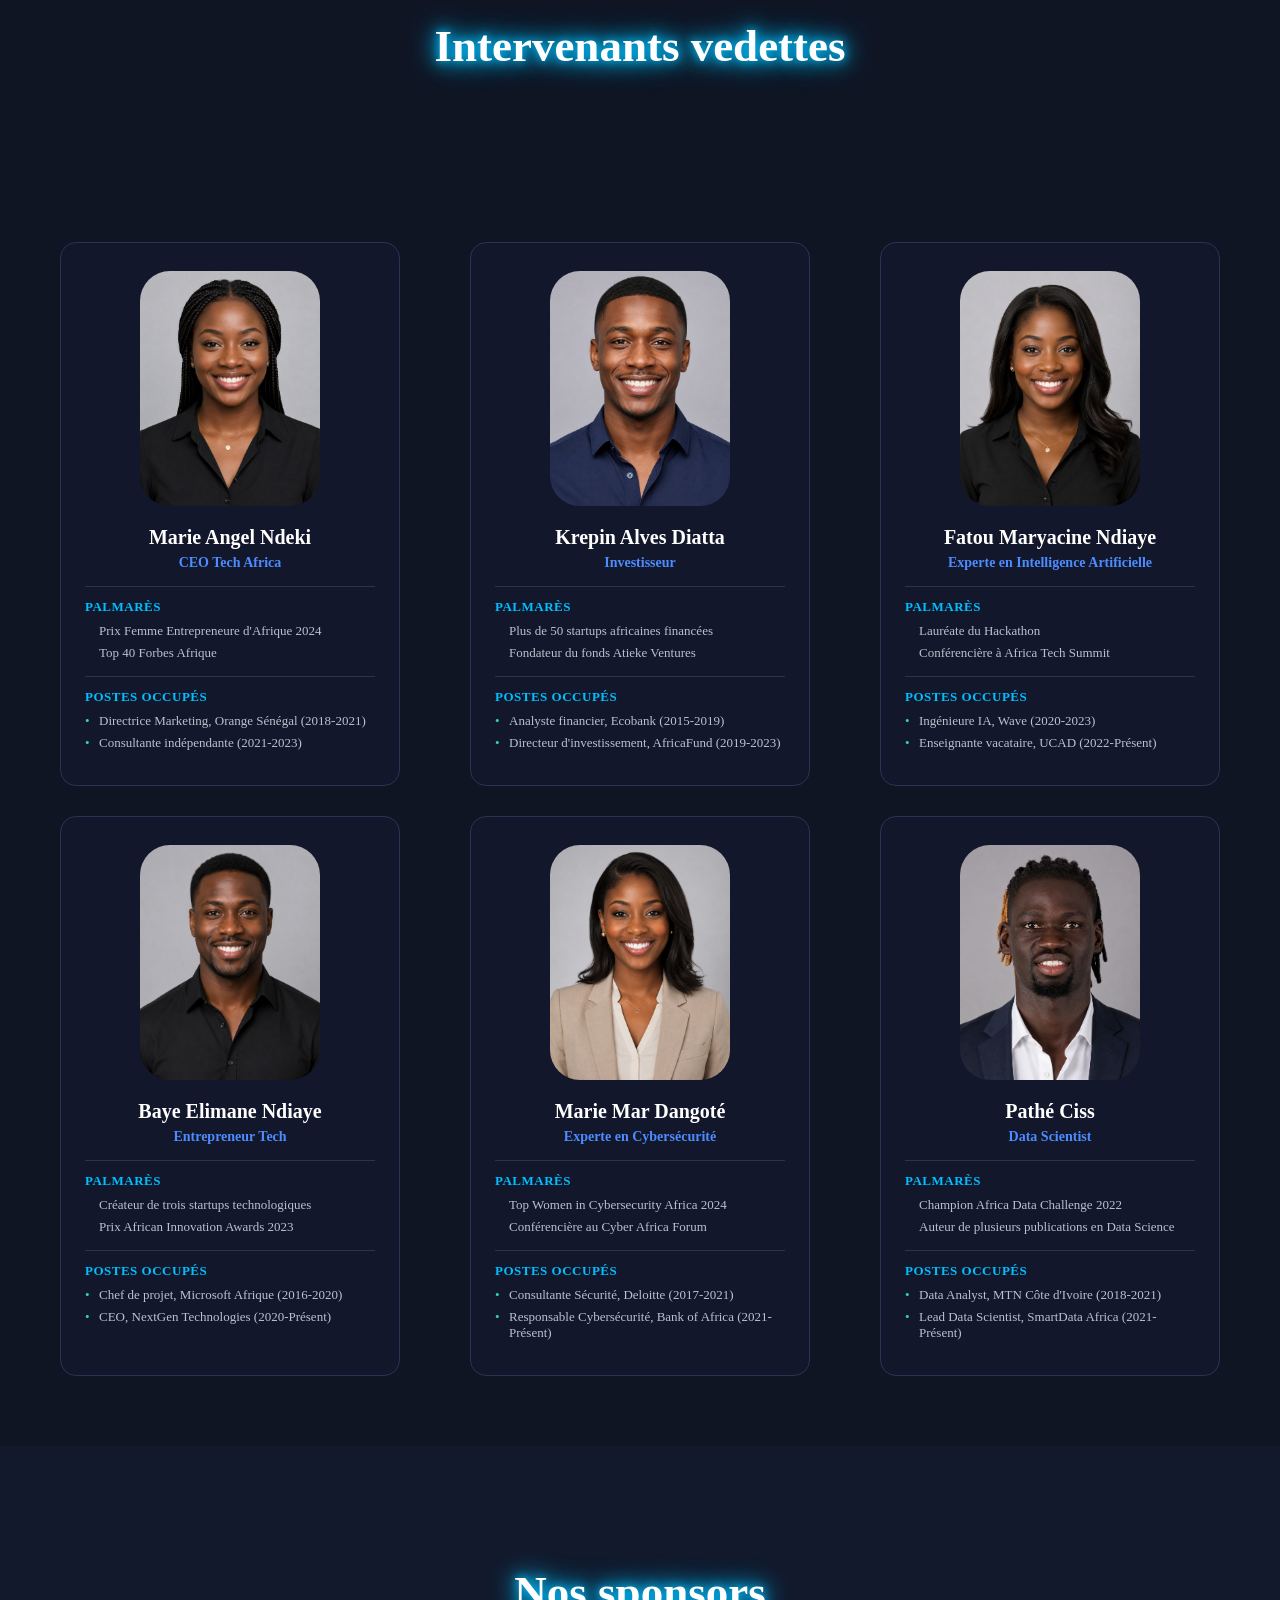
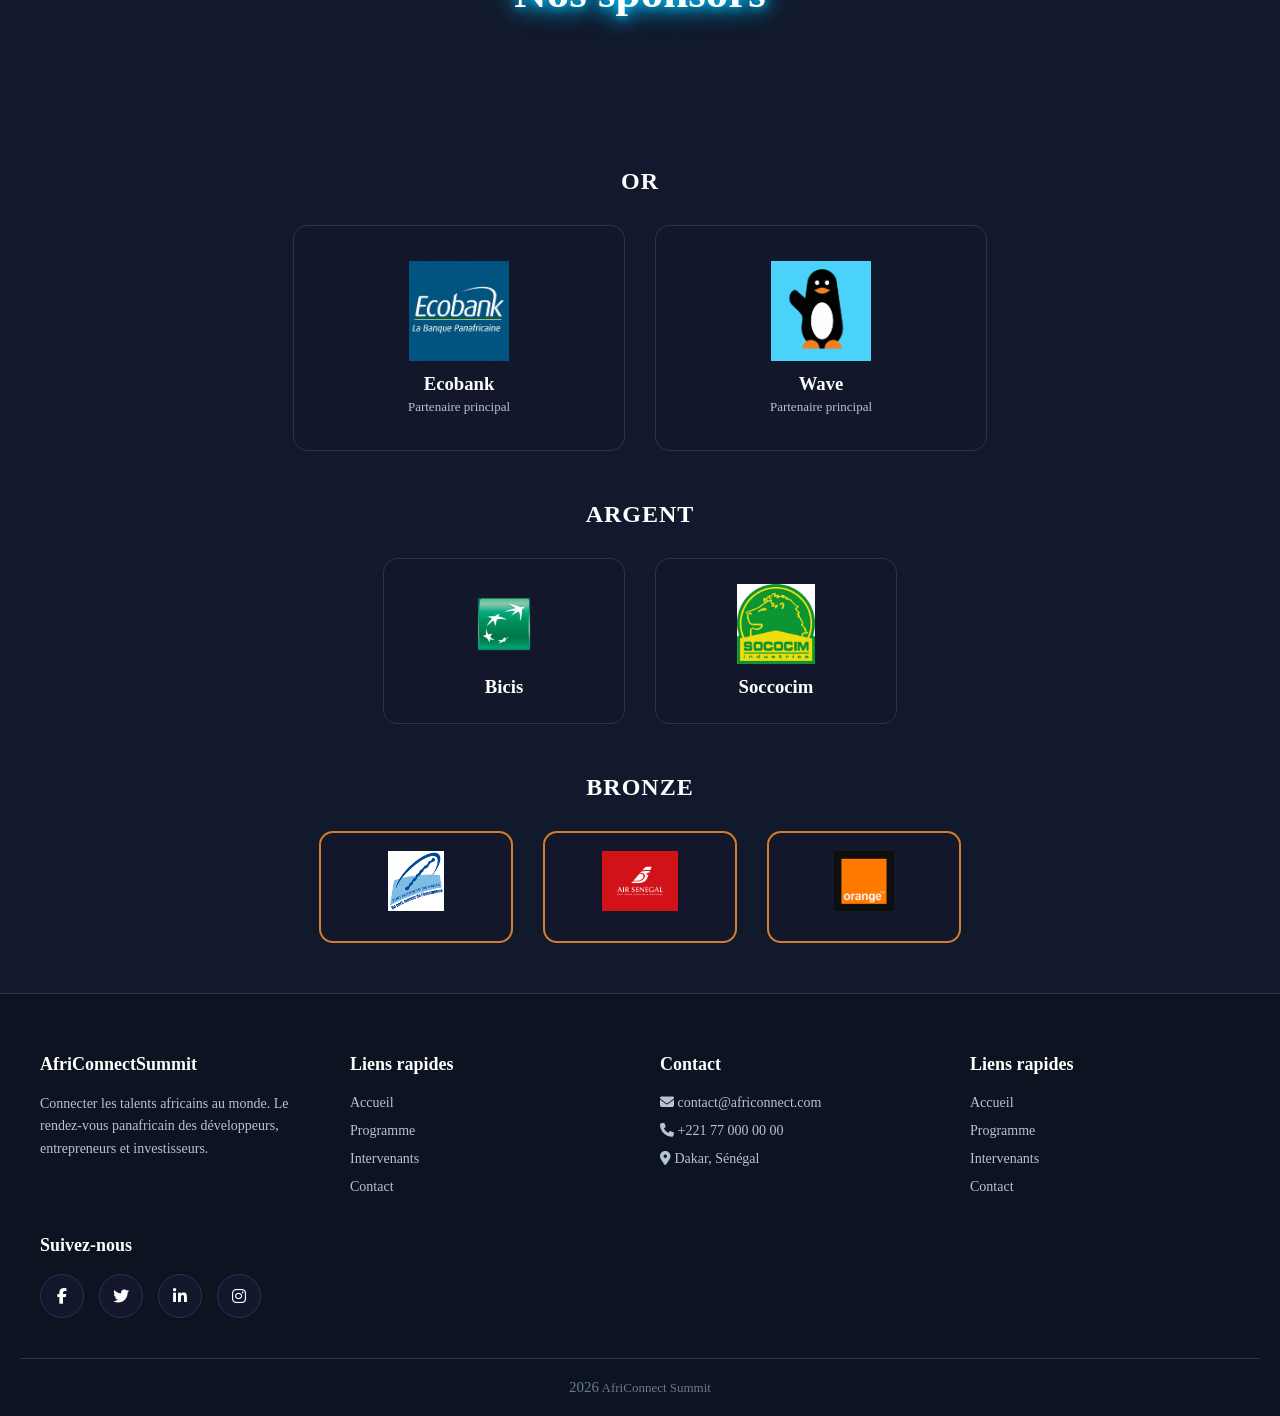
==== commit 5eb4a413: "JS : filtrage dynamique des intervenants, validation du formulaire de contact , affichage et masquag" ====
--- a/index.html
+++ b/index.html
@@ -22,7 +22,7 @@
                 <i class="fa-solid fa-bars"></i>
                 </button>
                 <div>
-                    <ul type="none" class="lien" id="MESLIENS">
+                    <ul class="lien" id="MESLIENS">
                         <li><a href="index.html">Accueil</a></li>
                         <li><a href="programme.html">Programme</a></li>
                         <li><a href="intervenants.html">Intervenants</a></li>
@@ -78,7 +78,7 @@
                             </div>
                         </div>
                         <div>
-                            <img src="Images/PhotoAcceuil1 (3).png" alt="photo accueil" id="photoAcceuil">
+                            <img src="Images/photo_acceuil.png" alt="photo accueil" id="photoAcceuil">
                         </div>
                     </div>
                 </section>
@@ -147,7 +147,7 @@
         </div>
 
         <div class="carteP fade">
-            <img src="Images/Innovation (1).jpg" alt="Innovation">
+            <img src="Images/innovation.jpg" alt="Innovation">
             <div class="iconeP pink"><i class="fa-solid fa-lightbulb"></i></div>
             <div class="CARTE1">
                 <h3 class="PART">Innovation</h3>
@@ -172,7 +172,7 @@
 
     <div class="Mesintervenants">
 
-        <div class="carte_intervenant fade">
+    <div class="carte_intervenant fade">
     <img src="Images/F12.png" alt="Marie Angel Ndeki">
     <h3>Marie Angel Ndeki</h3>
     <p class="poste">CEO Tech Africa </p>
@@ -224,7 +224,7 @@
     <div class="parcours">
         <h4>Palmarès</h4>
         <ul>
-            <li>Lauréate du Hackathon Google AI Dakar</li>
+            <li>Lauréate du Hackathon</li>
             <li>Conférencière à Africa Tech Summit</li>
         </ul>
     </div>
@@ -313,7 +313,7 @@
             <h3 class="titreS fade">Or</h3>
             <div class="niveau_sponsor">
                 <div class="carte_sponsor sponsor_or">
-                    <img src="Images/logo Ecobank.jpg" alt="Logo Ecobank">
+                    <img src="Images/logoEco.jpg" alt="Logo Ecobank">
                     <h3>Ecobank</h3>
                     <p>Partenaire principal</p>
                 </div>
@@ -329,11 +329,11 @@
             <div class="niveau_sponsor">
 
                 <div class="carte_sponsor sponsor_argent">
-                    <img src="Images/Logo bicis.png" alt="Logo Bicis">
+                    <img src="Images/logobicis.png" alt="Logo Bicis">
                     <h3>Bicis</h3>
                 </div>
                 <div class="carte_sponsor sponsor_argent">
-                    <img src="Images/Original JPG-SOCOCIM_Logo.jpg" alt="Logo soccocim">
+                    <img src="Images/sococim.jpg" alt="Logo soccocim">
                     <h3>Soccocim</h3>
                 </div>
             </div>
@@ -342,10 +342,10 @@
             <h3 class="titreS fade">Bronze</h3>
             <div class="niveau_sponsor fade">
                 <div class="carte_sponsor sponsor_bronze">
-                    <img src="Images/LOGO PORT.png" alt="Logo Port Autonome de Dakar">
+                    <img src="Images/logoport.png" alt="Logo Port Autonome de Dakar">
                 </div>
                 <div class="carte_sponsor sponsor_bronze">
-                    <img src="Images/logo Air senegal.png" alt="Logo air senegal">
+                    <img src="Images/airsenegal.png" alt="Logo air senegal">
                 </div>
                 <div class="carte_sponsor sponsor_bronze">
                     <img src="Images/Logoorange.png" alt="Logo orange">
@@ -401,7 +401,7 @@
         </div>
     </div>
     <div class="footer_bas">
-        <p>2026 AfriConnect Summit</p>
+        <p><span id="annee"></span> AfriConnect Summit</p>
     </div>
 </footer>
 
--- a/Css/style.css
+++ b/Css/style.css
@@ -485,8 +485,7 @@
 
 .formulaire {
     flex: 2;
-    min-width: 200px;
-    max-width: 600px;
+    max-width: 750px;
     border: 2px solid white;
     border-radius: 20px;
     margin-bottom: 100px;
@@ -535,8 +534,7 @@
 }
 
 .formulaire textarea {
-    min-height: 100px;
-    resize: vertical;
+    min-height: 90px;
 }
 #envoyer {
     padding: 14px 25px;
@@ -583,29 +581,21 @@
 }
 
 .colonnegauche {
-    flex: 2;
+
     min-width: 100px;
 }
 
 .colonnedroite {
-    flex: 1;
-    min-width: 250px;
+    width: 450px;
     display: flex;
     flex-direction: column;
     gap: 20px;
 }
 
-.map {
-    width: 100%;
-    aspect-ratio: 1 / 1;
-    border-radius: 10px;
-    overflow: hidden;
-}
-
 .map iframe {
     width: 100%;
-    height: 100%;
-    border: 0;
+    height: 325px;
+    border-radius: 40px;
     display: block;
 }
 
@@ -1453,7 +1443,6 @@
 .contenu p {
     color: #b7c3ce;
     font-size: 14px;
-    line-height: 1.6;
 }
 .faq {
     max-width: 800px;
@@ -1463,7 +1452,7 @@
 .faq h2 {
     font-size: 30px;
     margin-top: 90px;
-    margin-bottom: 24px;
+    margin-bottom: 50px;
     text-shadow: 0 0 10px #00bfff, 0 0 20px #00bfff, 0 0 30px #00bfff;
     color: white;
 }
@@ -1561,8 +1550,9 @@
     background: blue;
     color: white;
     font-weight: bold;
+    font-size: 17px;
     border-radius: 50px;
-    padding: 15px 15px;
+    padding: 13px 13px;
     border: 2px solid blue;
 }
 
@@ -1661,6 +1651,10 @@
         min-height: 340px;
         font-size: 11px;
     }
+    .centrerN{
+    color: blue;
+    font-size: 15px;
+}
 
     .titreP{
         margin-left: 30px;
@@ -1923,12 +1917,19 @@
         width: 100%;
     }
 .formulaire {
+    width: 90%;
+}
+.accordion{
+    width: 80%;
+    margin-left: 100px;
+}
+
+.colonnedroite {
+    display: flex;
+    flex-direction: row;
     width: 100%;
 }
 
-.contact-container {
-    flex-direction: column;
-}
 }
 @media (min-width: 1000px) and (max-width: 1300px){
     #photoAcceuil{
@@ -1956,9 +1957,9 @@
 }
 .centrerN{
     color: white;
-    text-shadow: 0 0 10px #00bfff, 0 0 20px #00bfff, 0 0 30px #00bfff;
     font-size: 40px;
     text-align: center;
+    font-weight: bold;
     margin-top: 100px;
 
 }
@@ -2304,3 +2305,20 @@
     opacity: 1;
     transform: translateY(0);
 }
+.carte_intervenant:hover {
+    transform: translateY(-8px);
+    box-shadow: 0 12px 24px rgba(0, 0, 0, 0.18);
+}
+.AFR{
+    color: blue;
+    font-size: 45px;
+}
+#annee{
+    font-size: 15px;
+}
+.lien {
+  list-style: none;
+}
+.cache{
+    display: none;
+}
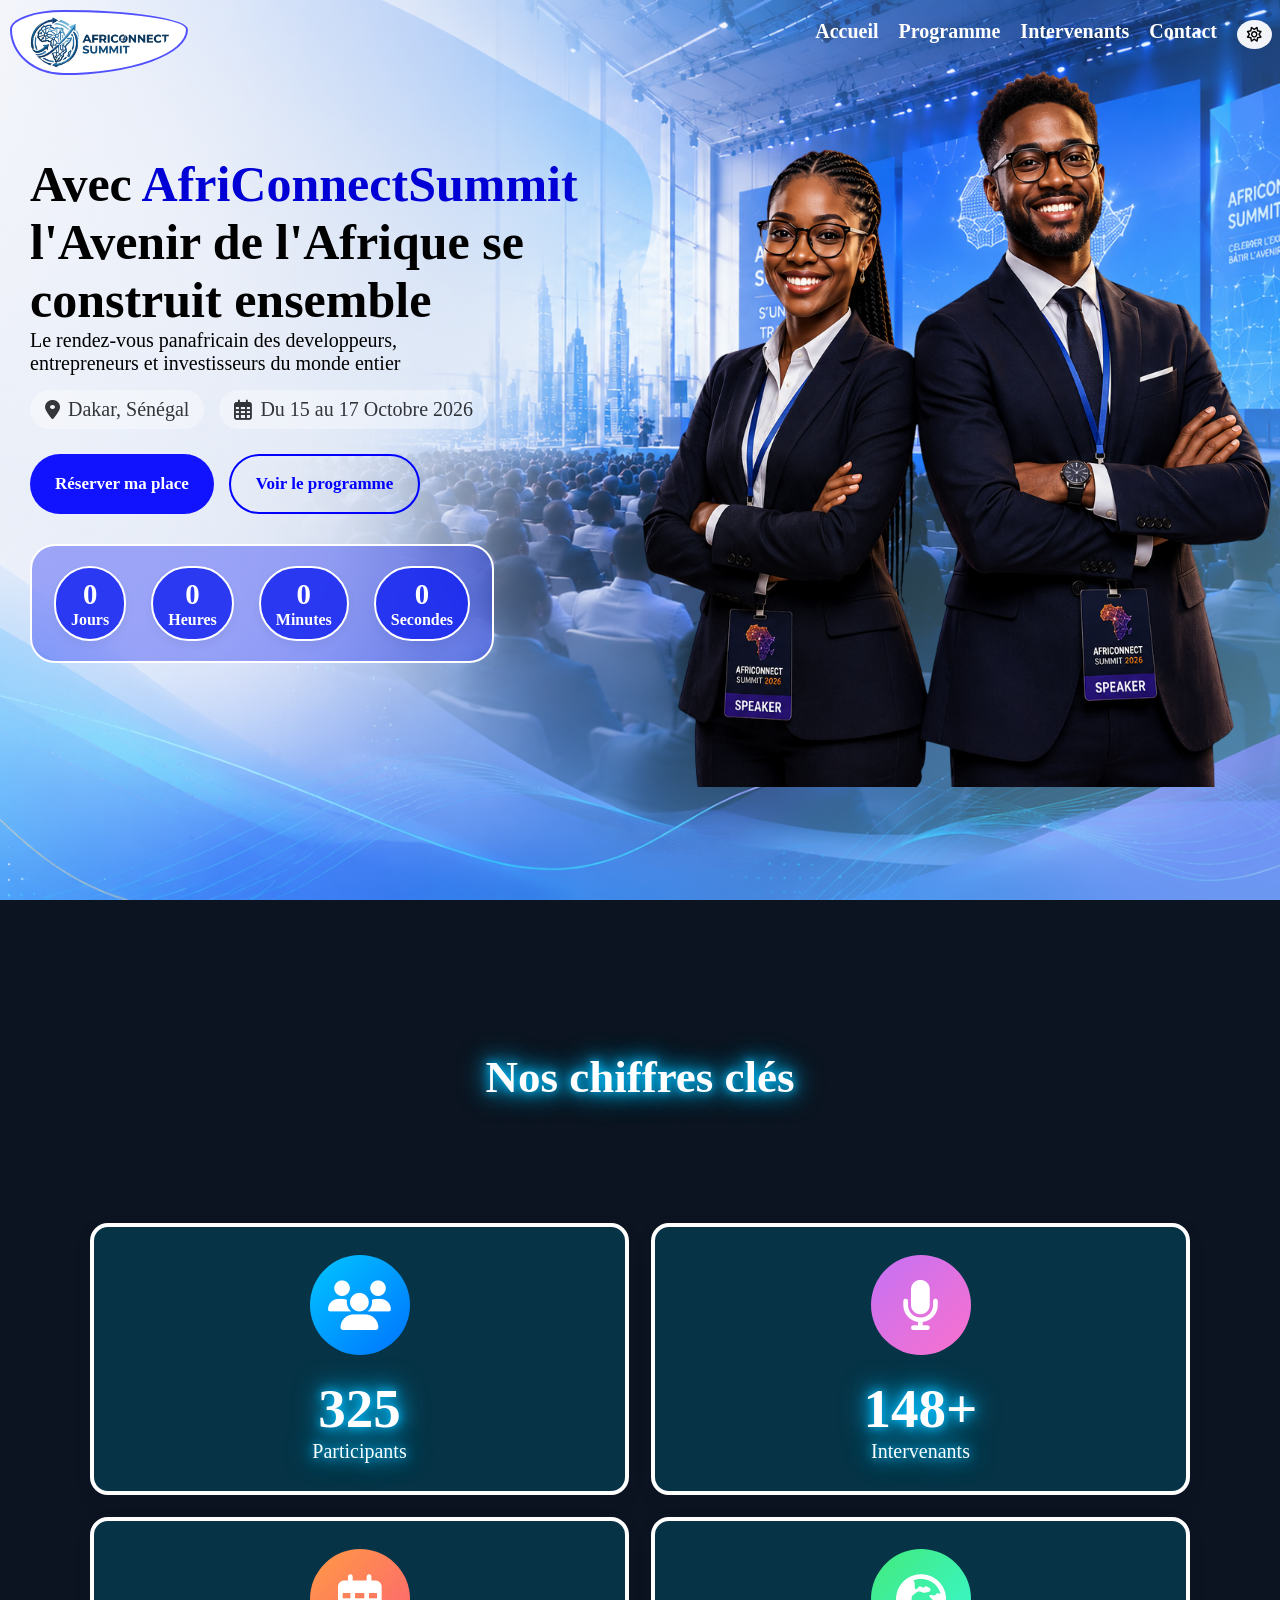
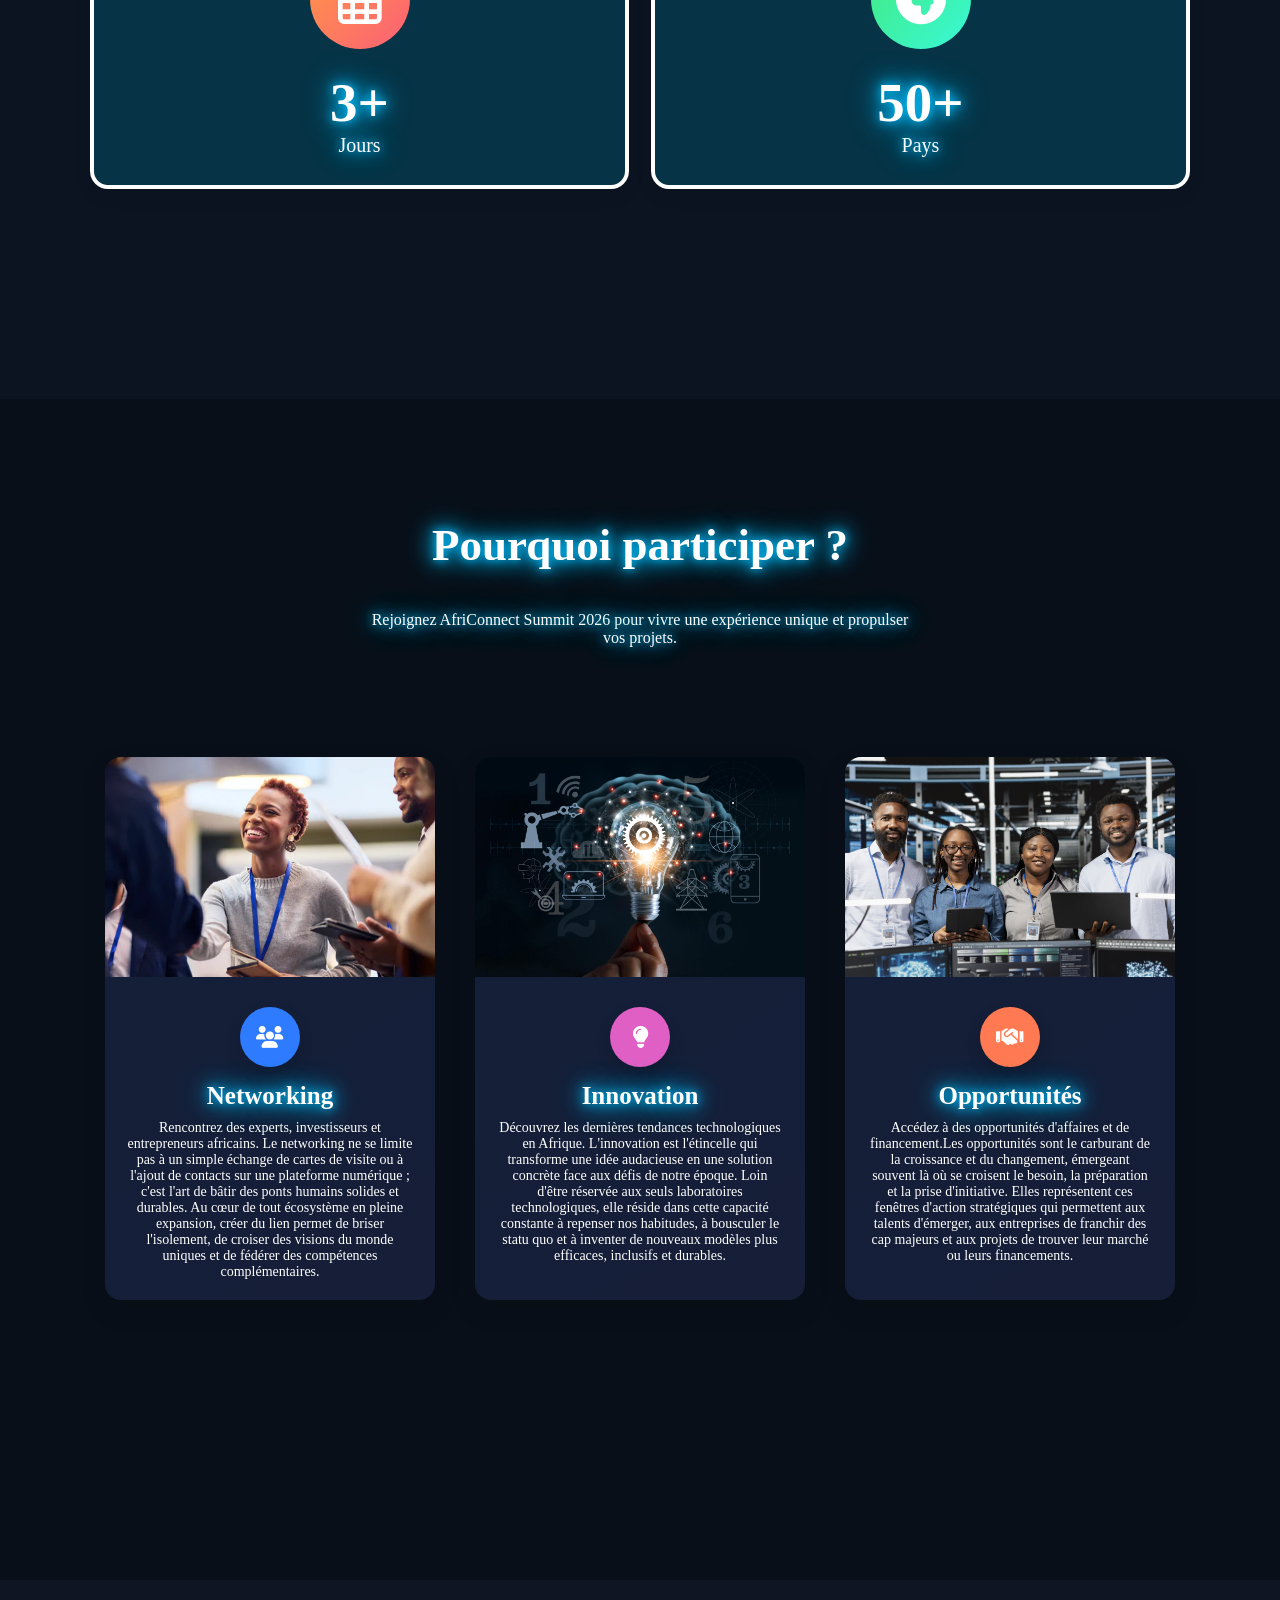
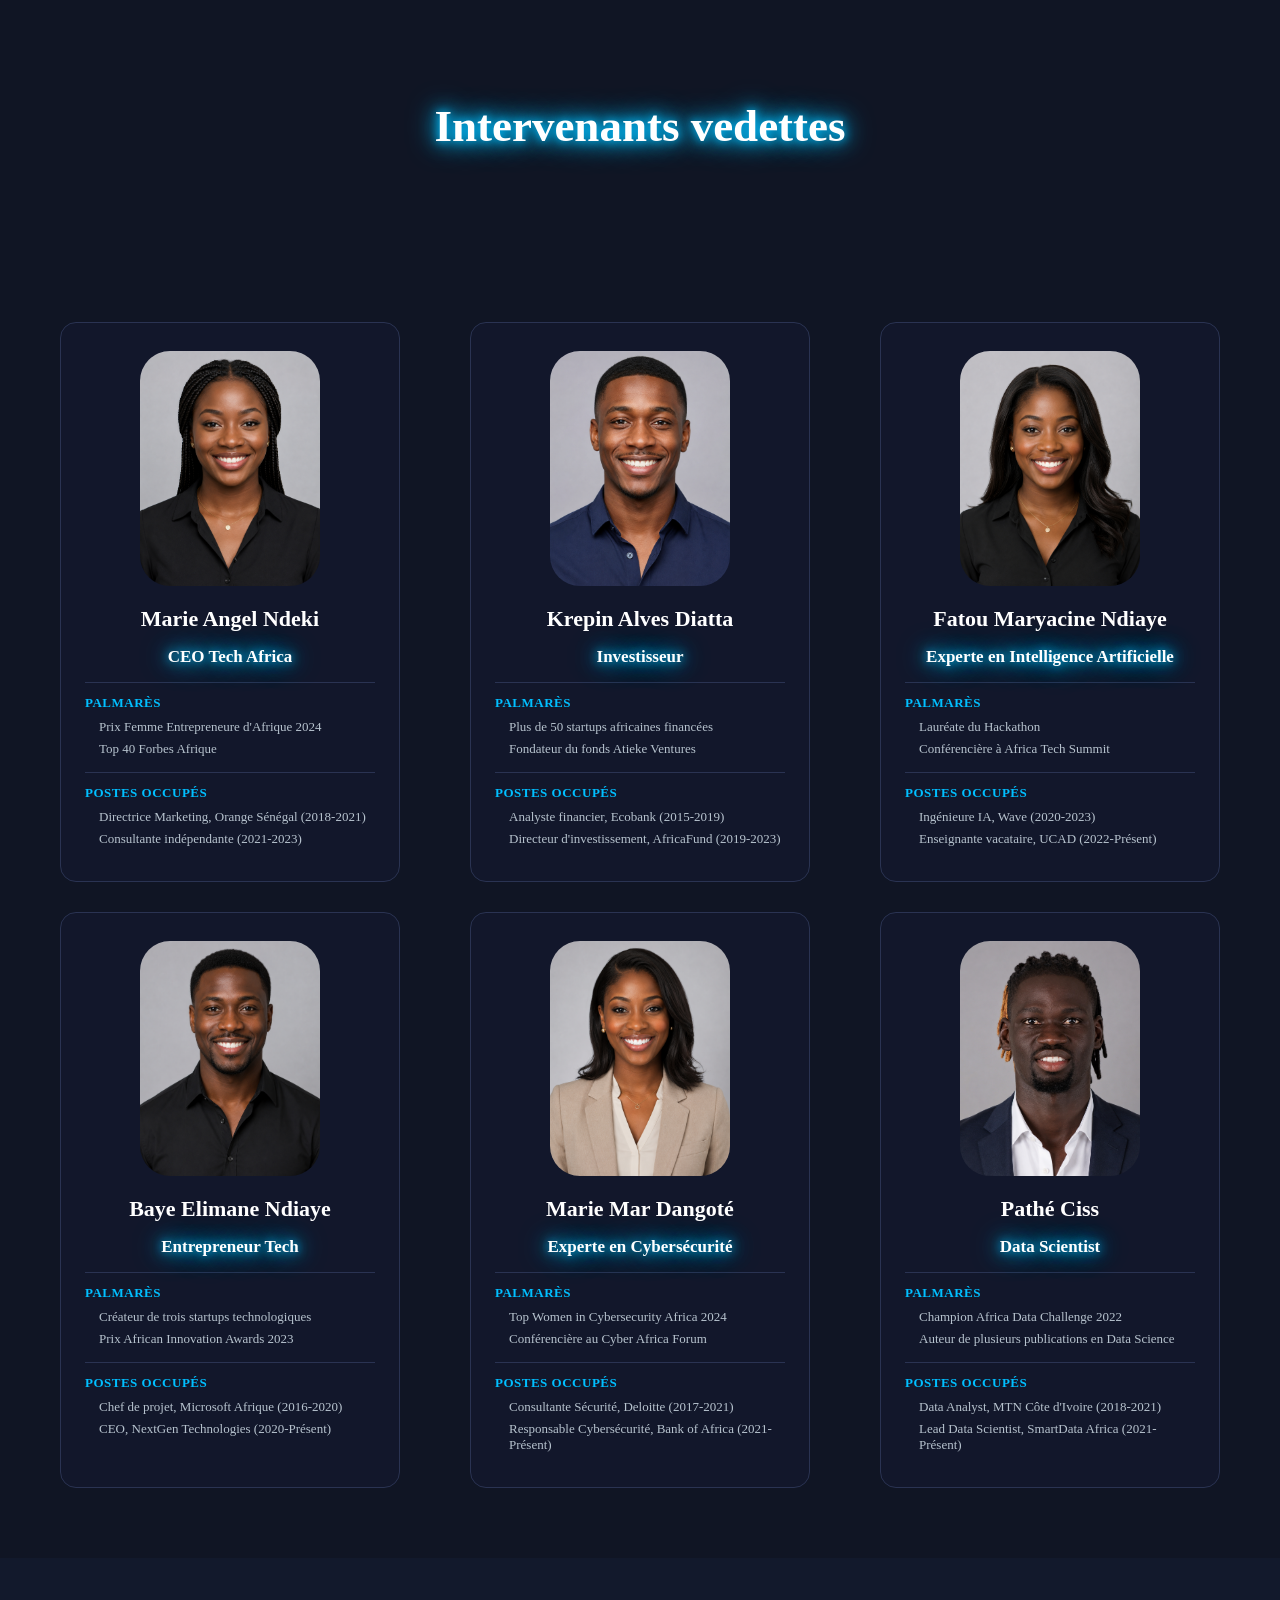
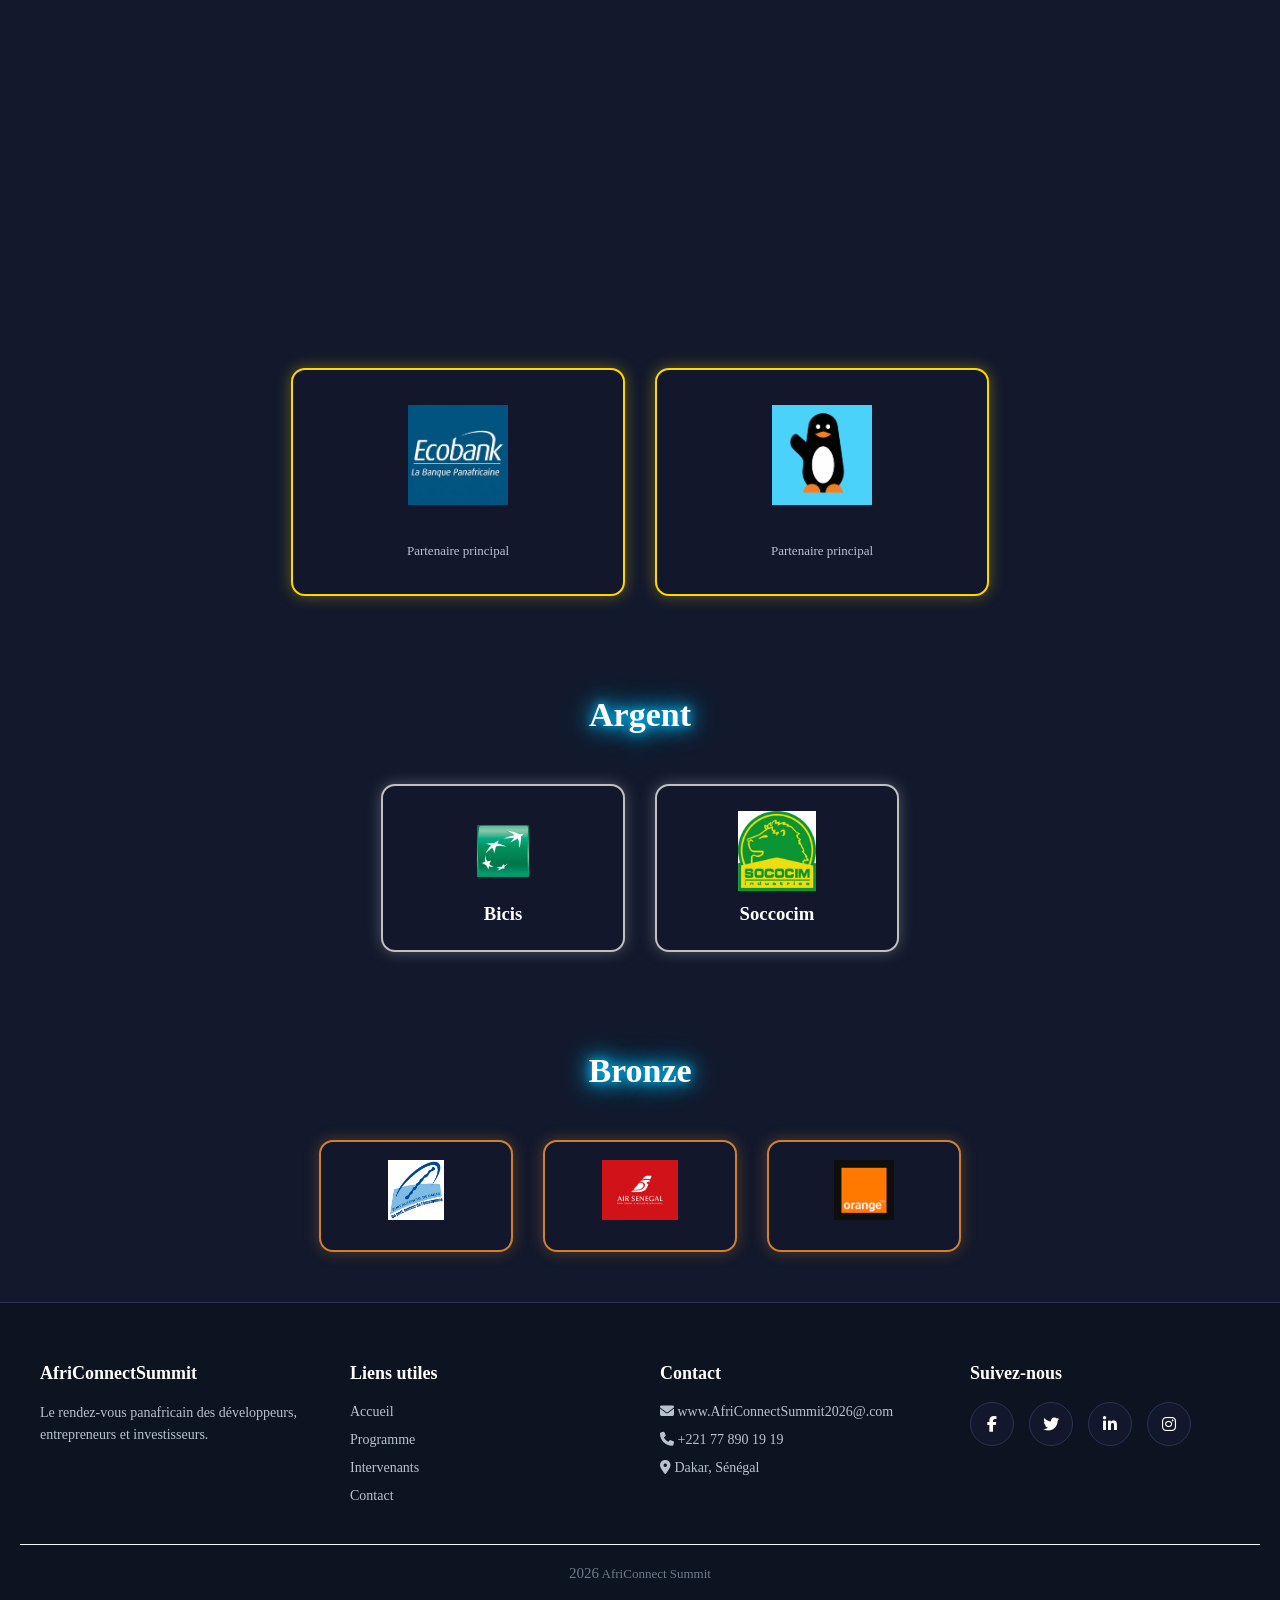
==== commit bb5db397: "Ajout du compte à rebours, corrections responsive, optimisation du code et  README finalisé" ====
--- a/index.html
+++ b/index.html
@@ -42,7 +42,7 @@
                             <h1 class="texteacceuil">Avec <span class="afri">AfriConnectSummit</span> <br> l'Avenir de
                                 l'Afrique se construit
                                 ensemble</h1>
-                            <span>Le rendez-vous panafricain des developpeurs, <br> entrepreneurs et investisseurs du
+                            <span class="mini" >Le rendez-vous panafricain des developpeurs, <br> entrepreneurs et investisseurs du
                                 monde entier</span>
                             <div class="dateevenement">
                                 <span class="info">
@@ -59,19 +59,19 @@
                             <div class="evenement">
                                 <div class="aaa">
                                     <div class="date">
-                                        <span id="jour">00</span>
+                                        <span class="DATE" id="jour">00</span>
                                         <label>Jours</label>
                                     </div>
                                     <div class="date">
-                                        <span id="heure">00</span>
+                                        <span class="DATE" id="heure">00</span>
                                         <label>Heures</label>
                                     </div>
                                     <div class="date">
-                                        <span id="minutes">00</span>
+                                        <span class="DATE" id="minutes">00</span>
                                         <label>Minutes</label>
                                     </div>
                                     <div class="date">
-                                        <span id="seconde">00</span>
+                                        <span class="DATE" id="seconde">00</span>
                                         <label>Secondes</label>
                                     </div>
                                 </div>
@@ -142,7 +142,7 @@
             <div class="iconeP bleu"><i class="fa-solid fa-users"></i></div>
             <div class="CARTE1">
                 <h3 class="PART">Networking</h3>
-                <p>Rencontrez des experts, investisseurs et entrepreneurs africains. Lorem ipsum dolor sit, amet consectetur adipisicing elit. Illum velit natus placeat iure quibusdam minus porro maiores in Ipsa, ullam!</p>
+                <p>Rencontrez des experts, investisseurs et entrepreneurs africains. Le networking ne se limite pas à un simple échange de cartes de visite ou à l'ajout de contacts sur une plateforme numérique ; c'est l'art de bâtir des ponts humains solides et durables. Au cœur de tout écosystème en pleine expansion, créer du lien permet de briser l'isolement, de croiser des visions du monde uniques et de fédérer des compétences complémentaires.</p>
             </div>
         </div>
 
@@ -151,7 +151,7 @@
             <div class="iconeP pink"><i class="fa-solid fa-lightbulb"></i></div>
             <div class="CARTE1">
                 <h3 class="PART">Innovation</h3>
-                <p>Découvrez les dernières tendances technologiques en Afrique. Lorem ipsum, dolor sit amet consectetur adipisicing elit. Deserunt quia, nisi voluptatem dolores accusamus quas adipisci maiores officiis.</p>
+                <p>Découvrez les dernières tendances technologiques en Afrique. L'innovation est l'étincelle qui transforme une idée audacieuse en une solution concrète face aux défis de notre époque. Loin d'être réservée aux seuls laboratoires technologiques, elle réside dans cette capacité constante à repenser nos habitudes, à bousculer le statu quo et à inventer de nouveaux modèles plus efficaces, inclusifs et durables.</p>
             </div>
         </div>
 
@@ -160,7 +160,7 @@
             <div class="iconeP orange"><i class="fa-solid fa-handshake"></i></div>
             <div class="CARTE1">
                 <h3 class="PART">Opportunités</h3>
-                <p>Accédez à des opportunités d'affaires et de financement. Lorem ipsum dolor sit amet consectetur adipisicing elit. Quaerat voluptatem soluta reiciendis quasi quibusdam perferendis minima ipsa iste.</p>
+                <p>Accédez à des opportunités d'affaires et de financement.Les opportunités sont le carburant de la croissance et du changement, émergeant souvent là où se croisent le besoin, la préparation et la prise d'initiative. Elles représentent ces fenêtres d'action stratégiques qui permettent aux talents d'émerger, aux entreprises de franchir des cap majeurs et aux projets de trouver leur marché ou leurs financements.</p>
             </div>
         </div>
 
@@ -360,10 +360,10 @@
     <div class="footer">
         <div>
             <h3>AfriConnectSummit</h3>
-            <p>Connecter les talents africains au monde. Le rendez-vous panafricain des développeurs, entrepreneurs et investisseurs.</p>
-        </div>
-        <div>
-            <h3>Liens rapides</h3>
+            <p>Le rendez-vous panafricain des développeurs, entrepreneurs et investisseurs.</p>
+        </div>
+        <div>
+            <h3>Liens utiles</h3>
             <ul>
                 <li><a href="index.html">Accueil</a></li>
                 <li><a href="programme.html">Programme</a></li>
@@ -375,19 +375,9 @@
         <div>
             <h3>Contact</h3>
             <ul>
-                <li><a href="#"><i class="fa-solid fa-envelope"></i> contact@africonnect.com</a></li>
-                <li><a href="#"><i class="fa-solid fa-phone"></i> +221 77 000 00 00</a></li>
+                <li><a href="#"><i class="fa-solid fa-envelope"></i> www.AfriConnectSummit2026@.com</a></li>
+                <li><a href="#"><i class="fa-solid fa-phone"></i> +221 77 890 19 19</a></li>
                 <li><a href="#"><i class="fa-solid fa-location-dot"></i> Dakar, Sénégal</a></li>
-            </ul>
-        </div>
-
-        <div>
-            <h3>Liens rapides</h3>
-            <ul>
-                <li><a href="index.html">Accueil</a></li>
-                <li><a href="programme.html">Programme</a></li>
-                <li><a href="intervenants.html">Intervenants</a></li>
-                <li><a href="contact.html">Contact</a></li>
             </ul>
         </div>
         <div>
--- a/Css/style.css
+++ b/Css/style.css
@@ -14,7 +14,7 @@
 .lien {
     display: flex;
     justify-content: space-between;
-    margin-top: 15px;
+    margin-top: 20px;
     gap: 20px;
 }
 
@@ -69,19 +69,21 @@
 }
 
 .evenement {
-    margin-top: 40px;
+    margin-top: 30px;
     max-width: 400px;
 }
 
 .aaa {
     display: flex;
+    border: 2px solid white;
     gap: 15px;
 }
 
 .date {
-    background: rgba(255, 255, 255, 0.733);
+    background: rgba(19, 34, 241, 0.815);
+    border: 2px solid white;
     padding: 10px 15px;
-    border-radius: 15px;
+    border-radius: 45px;
     text-align: center;
     width: 100%;
     box-shadow: 0 4px 10px rgba(0, 0, 0, 0.05);
@@ -91,7 +93,11 @@
     display: block;
     font-size: 1.8rem;
     font-weight: bold;
-    color: black;
+    color:white;
+}
+.date label {
+    font-weight: bold;
+    color:white;
 }
 
 .mapage {
@@ -155,6 +161,7 @@
 
 .mesbouttons {
     margin-top: 30px;
+    margin-bottom: 30px;
     display: flex;
     gap: 20px;
     justify-content: center;
@@ -320,7 +327,8 @@
     padding: 18px 25px;
     border-radius: 40px;
     border: none;
-    font-size: 15px;
+    font-family: 'Times New Roman', Times, serif;
+    font-size: 17px;
     font-weight: bold;
     color: white;
     cursor: pointer;
@@ -330,13 +338,22 @@
 .buttonprogramme {
     padding: 18px 25px;
     border-radius: 40px;
-    font-size: 15px;
+    font-size: 17px;
     font-weight: bold;
-    border: 2px solid #1e90ff;
     background: transparent;
-    color: #1e90ff;
-    font-weight: 600;
+    border:2px solid blue;
+    font-family: 'Times New Roman', Times, serif;
+    color: blue;
+    font-weight: bold;
     cursor: pointer;
+}
+.buttonprogramme:hover{
+    transform: scale(1.1);
+    transition: 1s;
+}
+.buttonplace:hover{
+    transform: scale(1.1);
+    transition: 1s;
 }
 
 .back {
@@ -404,15 +421,19 @@
 .logo {
     height: 51px;
     width: auto;
-    margin-left: 10px;
-
-
-}
+    background: white;
+    border-radius: 30% 70% 70% 30% / 30% 30% 70% 70%;
+    border: 2px solid rgba(0, 0, 255, 0.685);
+    padding: 5px 15px;
+    margin: 10px;
+}
+
 
 .lien button {
     background: rgba(255, 255, 255, 0.945);
     border: none;
     font-size: 15px;
+    margin-right: 8px;
     padding: 6px 10px;
     border-radius: 50%;
     cursor: pointer;
@@ -441,10 +462,10 @@
     display: flex;
     justify-content: center;
     gap: 25px;
-    background: rgba(8, 8, 8, 0.233);
+    background: rgba(35, 49, 245, 0.39);
     backdrop-filter: blur(15px);
     padding: 20px 30px;
-    border-radius: 15px;
+    border-radius: 25px;
     width: 100%;
     margin-top: 5px;
 }
@@ -484,8 +505,7 @@
 }
 
 .formulaire {
-    flex: 2;
-    max-width: 750px;
+    max-width: 730px;
     border: 2px solid white;
     border-radius: 20px;
     margin-bottom: 100px;
@@ -504,15 +524,17 @@
     flex-wrap: wrap;
     gap: 15px;
 }
-
 .formulaire form > div {
-    flex: 1 1 45%;
+    width: 45%;
     box-sizing: border-box;
-    
-}
-
-.formulaire form > div:last-of-type {
-    flex: 1 1 100%;
+}
+
+.formulaire form > div.MESS {
+    width: 92%;
+}
+
+#envoyer {
+    width: 92%;
 }
 
 .formulaire label {
@@ -525,12 +547,21 @@
 .formulaire select,
 .formulaire textarea {
     padding: 12px 10px;
-    border: 2px solid black;
+    border: 2px solid rgb(255, 253, 253);
     border-radius: 25px;
     font-size:15px;
     box-sizing: border-box;
     width: 100%;
     background: white;
+}
+#pays{
+    border: 2px solid white;
+}
+#type{
+    border: 2px solid white;
+}
+#message{
+    border: 2px solid white;
 }
 
 .formulaire textarea {
@@ -551,7 +582,6 @@
 }
 
 .infos {
-    flex: 1;
     min-width: 250px;
     background-color: rgba(0, 0, 0, 0.37);
     border-radius: 10px;
@@ -857,7 +887,7 @@
     color: white;
     font-size: 45px;
     margin-top: 70px;
-    margin-bottom: 150px;
+    margin-bottom: 100px;
     text-shadow: 0 0 10px #00bfff, 0 0 20px #00bfff, 0 0 30px #00bfff;
 
 }
@@ -879,8 +909,8 @@
     border-radius: 16px;
     padding: 28px 24px;
     max-width: 340px;
+    box-sizing: border-box;
     width: 100%;
-    box-sizing: border-box;
     text-align: center;
 }
 
@@ -893,18 +923,20 @@
     margin: 0 auto 20px;
     background: #1e2540;
 }
-
-.carte_intervenant h3 {
-    color: white;
-    font-size: 20px;
-    font-weight: 700;
-    margin: 0 0 6px;
-}
-
-.poste {
-    color: #4d8cff;
-    font-weight: 600;
-    font-size: 14px;
+.carte_intervenant h3{
+    color: white;
+    font-size: 22px;
+    font-weight: bold;
+    margin-bottom: 15px;
+}
+
+
+.carte_intervenant .poste {
+    color: white;
+    text-shadow: 0 0 10px #00bfff, 0 0 20px #00bfff, 0 0 30px #00bfff;
+    font-weight: bold;
+    font-size: 17px;
+    font-family: 'Times New Roman', Times, serif;
     margin: 0 0 15px;
 }
 
@@ -941,12 +973,6 @@
     position: relative;
 }
 
-.posteO li::before {
-    content: "•";
-    color: #33d69f;
-    position: absolute;
-    left: 0;
-}
 
 .sponsors {
     padding: 50px 20px;
@@ -972,10 +998,10 @@
 .titreS {
     text-align: center;
     color: white;
-    font-size: 24px;
-    text-transform: uppercase;
-    letter-spacing: 1px;
-    margin-bottom: 30px;
+    font-size: 34px;
+    text-shadow: 0 0 10px #00bfff, 0 0 20px #00bfff, 0 0 30px #00bfff;
+    margin-bottom: 50px;
+    margin-top: 50px;
 }
 
 .carte_sponsor {
@@ -1120,7 +1146,7 @@
 }
 
 .footer_bas {
-    border-top: 1px solid #2a3352;
+    border-top: 1px solid #f9fafd;
     padding-top: 20px;
     text-align: center;
 }
@@ -1190,17 +1216,6 @@
     box-shadow: 0 4px 15px rgba(0, 0, 0, 0.25);
 }
 
-.jour1 th:first-child,
-.jour2 th:first-child,
-.jour3 th:first-child {
-    border-top-left-radius: 14px;
-}
-
-.jour1 th:last-child,
-.jour2 th:last-child,
-.jour3 th:last-child {
-    border-top-right-radius: 14px;
-}
 
 .jour1 th,
 .jour2 th,
@@ -1224,11 +1239,6 @@
     border-bottom: 1px solid #2a3352;
 }
 
-.jour1 tr:last-child td,
-.jour2 tr:last-child td,
-.jour3 tr:last-child td {
-    border-bottom: none;
-}
 
 .jour1 tr:hover td {
     background: rgba(77, 140, 255, 0.08);
@@ -1434,10 +1444,12 @@
     text-align: left;
 }
 
-.contenu h3 {
-    color: white;
-    font-size: 18px;
+.contenu .SHADOW {
+    font-size: 30px;
     margin-bottom: 10px;
+    font-weight: bold;
+    color: white;
+    text-shadow: 0 0 10px #00bfff, 0 0 20px #00bfff, 0 0 30px #00bfff;
 }
 
 .contenu p {
@@ -1541,19 +1553,18 @@
     border: none;
     font-size: 24px;
     cursor: pointer;
+    padding: 8px 10px;
+    border-radius: 17px;
     position: absolute;
-    top: 20px;
+    background: rgba(0, 0, 0, 0.562);
+    color: white;
+    top: 15px;
     right: 20px;
     z-index: 1001;
 }
-.mesbouttons button{
-    background: blue;
-    color: white;
-    font-weight: bold;
-    font-size: 17px;
-    border-radius: 50px;
-    padding: 13px 13px;
-    border: 2px solid blue;
+.AFR{
+    color: rgb(0, 0, 252);
+    font-size: 45px;
 }
 
 @media (max-width: 480px) {
@@ -1563,9 +1574,8 @@
     .imgPro {
         display: none;
     }
-    .texteacceuil{
-        font-size: 30px;
-        margin-top: 60px;
+    .mini{
+        font-size: 15px;
     }
     .afri{
         font-size: 30px;
@@ -1577,20 +1587,327 @@
         gap: 8px;
         background: rgba(252, 253, 253, 0.397);
         padding: 5px 8px;
-        margin-left: 5px;
+        margin-left: 20px;
         border-radius: 20px;
         color: #000305c9;
         font-weight: bold;
     }
     .acceuil{
-        margin-right: 80px;
-    }
-    
+        margin-right: 40px;
+        margin-top: 30px;
+        margin-bottom: 40px;
+    }
+    .mapage{
+        height: 96vh;
+    }
     .dateevenement {
     display: flex;
     align-items: center;
     gap: 15px;
-    margin-left: 10px;
+    margin-top: 20px;
+    }
+    .aaa {
+        display: flex;
+        justify-content: center;
+        gap: 20px;
+        background: rgba(19, 34, 241, 0.815);
+        backdrop-filter: blur(15px);
+        padding: 5px 25px;
+        border-radius: 15px;
+        width: 280px;
+         margin: 15px auto 0; 
+        margin-top: 15px;
+    }
+    .date {
+    background: transparent;
+    padding: 15px 5px;
+    text-align: center;
+    border: none;
+    width: 100%;
+    }
+    .buttonplace {
+    padding: 10px 15px;
+    margin-left: 40px;
+    border-radius: 40px;
+    border: none;
+    font-size: 15px;
+    font-weight: bold;
+    color: white;
+    cursor: pointer;
+    background-color: rgba(0, 0, 255, 0.925);
+}
+
+    .navigation {
+        flex-direction: row;
+        align-items: center;
+    }
+
+    .lien {
+        position: absolute;
+        top: 70px;
+        right: 0;
+        background: rgba(0, 0, 0, 0.9);
+        flex-direction: column;
+        width: 100%;
+        text-align: center;
+        display: none;
+    }
+
+    .lien.active {
+        display: flex;
+    }
+
+    .PAGEACCEUIL {
+        flex-direction: column;
+        align-items: center;
+        text-align: center;
+    }
+
+    .texte {
+        margin: 80px 10px 20px 10px;
+    }
+
+    .texteacceuil {
+        font-size: 28px;
+    }
+
+    span {
+        font-size: 16px;
+    }
+
+
+.calendrier {
+        width: 100%;
+        max-width: 100%;
+        padding: 10px;
+        margin: 0;
+    }
+
+    .tableP {
+        width: 100%;
+        display: block;
+    }
+
+    .jour1.actif,
+    .jour2.actif,
+    .jour3.actif {
+        display: block;
+        width: 100%;
+    }
+
+    .jour1 table,
+    .jour2 table,
+    .jour3 table {
+        width: auto;
+        margin-left: 20px;
+        margin-top: 30px;
+        min-width: 350px;
+        min-height: 340px;
+        font-size: 11px;
+    }
+    .centrerN{
+    color: blue;
+    font-size: 15px;
+}
+
+    .titreP{
+        margin-left: 30px;
+        margin-top: -20px;
+    }
+    .titrePro{
+        margin-left: 30px;
+        
+    }
+    .tableP td,
+    .jour1 th,
+    .jour2 th,
+    .jour3 th {
+        padding: 6px 4px;
+        font-size: 10px;
+    }
+    .boutonCALEN {
+        justify-content: center;
+        flex-wrap: wrap;
+    }
+
+    .bouttonP button {
+        padding: 8px 18px;
+        font-size: 14px;
+        margin-top: 10px;
+    }
+
+.buttonprogramme {
+    padding: 5px 20px;
+    border-radius: 40px;
+    font-size: 15px;
+    font-weight: bold;
+    border: 2px solid #1201f8;
+    background: transparent;
+    color: blue;
+    font-weight: 600;
+    cursor: pointer;
+}
+    #jour{
+        font-size: 20px;
+    }
+    #heure{
+        font-size: 20px;
+    }
+    #minutes{
+        font-size: 20px;
+    }
+    #seconde{
+        font-size: 20px;
+    }
+    
+    .Mesintervenants,
+    .participation,
+    .theme,
+    .chiffre,
+    .niveau_sponsor {
+        grid-template-columns: 1fr;
+    }
+
+    .menuburger {
+        display: block;
+    }
+
+    .navigation {
+        position: relative;
+        display: flex;
+        justify-content: space-between;
+    }
+
+    .lien {
+        position: absolute;
+        top: 100%;
+        right: 0;
+        width: 50%;
+        flex-direction: column;
+        display: none;
+        border-radius: 30px;
+        color: white;
+        text-align: center;
+        z-index: 1000;
+    }
+
+    .lien.active {
+        display: flex;
+        background: rgba(5, 88, 241, 0.877);
+    }
+
+    .lien li {
+        padding: 8px 0;
+    }
+    .lien a {
+        color: white;
+    }
+    .thematique {
+        padding: 30px 15px;
+        height: auto;
+    }
+
+    .theme {
+        flex-direction: column;
+        align-items: center;
+        gap: 20px;
+        margin-top: 30px;
+    }
+
+    .carteTheme {
+        width: 100%;
+        max-width: 320px;
+    }
+
+    .centrerT {
+        font-size: 45px;
+        margin-bottom: 100px;
+        margin-top: 100px;
+    }
+    .accordion{
+        width: 90%;
+        margin-left: 20px;
+    }
+
+    .imgTheme {
+        height: 160px;
+    }
+    a {
+    color: black;
+    font-weight: bold;
+}
+.intervenant {
+        gap: 15px;
+        padding: 10px;
+    }
+    .AFR{
+        font-size: 35px;
+    }
+
+    .intervenant > div {
+        
+        max-width: 100%;
+    }
+
+    .carte_intervenant img {
+        width: 140px;
+        height: 180px;
+    }
+
+    .centrer {
+        font-size: 26px;
+        margin-top: 40px;
+    }
+    .mapage {
+    background: linear-gradient(135deg, #4949f54f, #b3e5fcad, #81d4fa7e), url(../Images/AF4.png) no-repeat center center;
+    background-size: cover;
+}
+
+    .mesbouttons {
+        flex-wrap: wrap;
+        gap: 8px;
+        margin-top: 20px;
+    }
+
+    .mesbouttons button {
+        padding: 6px 14px;
+        font-size: 13px;
+    }
+}
+
+@media (min-width: 768px) and (max-width: 999px)  {
+    .PAGEACCEUIL {
+        flex-direction: column;
+        text-align: center;
+    }
+    .Mesintervenants,
+    .participation,
+    .theme {
+        grid-template-columns: repeat(2, 1fr);
+    }
+    .evenement {
+        flex-wrap: wrap;
+        
+    }
+    .thematique {
+        padding: 60px 30px;
+    }
+
+    .theme {
+        gap: 25px;
+    }
+
+    .carteTheme {
+        width: 85%;
+    }
+    #photoProgramme,#photoAcceuil,.imgPro {
+        display: none;
+    }
+      .dateevenement {
+    display: flex;
+    align-items: center;
+    gap: 15px;
+    margin-left: 130px;
     margin-top: 10px;
     }
     .aaa {
@@ -1605,11 +1922,12 @@
         margin-top: 15px;
     }
     .date {
-    background: rgba(255, 255, 255, 0.733);
+    background: rgba(19, 34, 241, 0.815);
     padding: 5px 5px;
-    border-radius: 15px;
+    border-radius: 35px;
     text-align: center;
     width: 100%;
+    box-shadow: 0 4px 10px rgba(0, 0, 0, 0.05);
     }
     .buttonplace {
     padding: 10px 15px;
@@ -1622,271 +1940,21 @@
     cursor: pointer;
     background-color: rgba(0, 0, 255, 0.925);
 }
-.calendrier {
-        width: 100%;
-        max-width: 100%;
-        padding: 10px;
-        margin: 0;
-    }
-
-    .tableP {
-        width: 100%;
-        display: block;
-    }
-
-    .jour1.actif,
-    .jour2.actif,
-    .jour3.actif {
-        display: block;
-        width: 100%;
-    }
-
-    .jour1 table,
-    .jour2 table,
-    .jour3 table {
-        width: auto;
-        margin-left: 20px;
-        margin-top: 30px;
-        min-width: 350px;
-        min-height: 340px;
-        font-size: 11px;
-    }
-    .centrerN{
+.buttonprogramme {
+    border: 2px solid blue;
     color: blue;
-    font-size: 15px;
-}
-
-    .titreP{
-        margin-left: 30px;
-        margin-top: 30px;
-    }
-    .titrePro{
-        margin-left: 30px;
-        
-    }
-    .tableP td,
-    .jour1 th,
-    .jour2 th,
-    .jour3 th {
-        padding: 6px 4px;
-        font-size: 10px;
-    }
-    .boutonCALEN {
-        justify-content: center;
-        flex-wrap: wrap;
-    }
-
-    .bouttonP button {
-        padding: 8px 18px;
-        font-size: 14px;
-        margin-top: 30px;
-    }
-
-.buttonprogramme {
-    padding: 10px 15px;
-    border-radius: 40px;
-    font-size: 12px;
-    font-weight: bold;
-    border: 2px solid #1e90ff;
-    background: transparent;
-    color: white;
-    font-weight: 600;
-    cursor: pointer;
-}
-    #jour{
-        font-size: 20px;
-    }
-    #heure{
-        font-size: 20px;
-    }
-    #minutes{
-        font-size: 20px;
-    }
-    #seconde{
-        font-size: 20px;
-    }
-    
-    .Mesintervenants,
-    .participation,
-    .theme,
-    .chiffre,
-    .niveau_sponsor {
-        grid-template-columns: 1fr;
-    }
-
-    .menuburger {
-        display: block;
-    }
-
-    .navigation {
-        position: relative;
-        display: flex;
-        justify-content: space-between;
-        align-items: center;
-    }
-
-    .lien {
-        position: absolute;
-        top: 100%;
-        left: 0;
-        width: 100%;
-        flex-direction: column;
-        background: #fff; 
-        display: none;
-        text-align: center;
-        z-index: 1000;
-    }
-
-    .lien.active {
-        display: flex;
-        background: #0072ff;
-    }
-
-    .lien li {
-        padding: 12px 0;
-        border-bottom: 1px solid #eee;
-    }
-    .thematique {
-        padding: 30px 15px;
-        height: auto;
-    }
-
-    .theme {
-        flex-direction: column;
-        align-items: center;
-        gap: 20px;
-        margin-top: 30px;
-    }
-
-    .carteTheme {
-        width: 100%;
-        max-width: 320px;
-    }
-
-    .centrerT {
-        font-size: 35px;
-        margin-bottom: 40px;
-    }
-
-    .imgTheme {
-        height: 160px;
-    }
-    a {
-    color: black;
-    font-weight: bold;
-}
-.intervenant {
-        gap: 15px;
-        padding: 10px;
-    }
-
-    .intervenant > div {
-        flex: 0 0 100%;
-        max-width: 100%;
-    }
-
-    .carte_intervenant img {
-        width: 140px;
-        height: 180px;
-    }
-
-    .centrer {
-        font-size: 26px;
-        margin-top: 40px;
-    }
-
-    .mesbouttons {
-        flex-wrap: wrap;
-        gap: 8px;
-        margin-top: 20px;
-    }
-
-    .mesbouttons button {
-        padding: 6px 14px;
-        font-size: 13px;
-    }
-}
-
-@media (min-width: 768px) and (max-width: 999px)  {
-    .PAGEACCEUIL {
-        flex-direction: column;
-        text-align: center;
-    }
-    .Mesintervenants,
-    .participation,
-    .theme {
-        grid-template-columns: repeat(2, 1fr);
-    }
-    .evenement {
-        flex-wrap: wrap;
-    }
-    .thematique {
-        padding: 60px 30px;
-    }
-
-    .theme {
-        gap: 25px;
-    }
-
-    .carteTheme {
-        width: 85%;
-    }
-    #photoProgramme,#photoAcceuil,.imgPro {
-        display: none;
-    }
-      .dateevenement {
-    display: flex;
-    align-items: center;
-    gap: 15px;
-    margin-left: 130px;
-    margin-top: 10px;
-    }
-    .aaa {
-        display: flex;
-        justify-content: center;
-        gap: 25px;
-        background: rgba(8, 8, 8, 0.233);
-        backdrop-filter: blur(15px);
-        padding: 5px 20px;
-        border-radius: 15px;
-        width: 300px;
-        margin-top: 15px;
-    }
-    .date {
-    background: rgba(255, 255, 255, 0.733);
-    padding: 5px 5px;
-    border-radius: 15px;
-    text-align: center;
-    width: 100%;
-    box-shadow: 0 4px 10px rgba(0, 0, 0, 0.05);
-    }
-    .buttonplace {
-    padding: 10px 15px;
-    margin-left: 40px;
-    border-radius: 40px;
-    border: none;
-    font-size: 12px;
-    font-weight: bold;
-    color: white;
-    cursor: pointer;
-    background-color: rgba(0, 0, 255, 0.925);
-}
-
+}
 .acceuil{
    margin-left: 150px;
 }
-.buttonprogramme{
-    color: white;
-    border: 2px solid white;
-}
 .evenement{
-    margin-left: 150px;
+    margin-left: 120px;
 
 }
 .date {
-    background: rgba(255, 255, 255, 0.733);
+    background: rgba(19, 34, 241, 0.815);
     padding: 10px 15px;
-    border-radius: 15px;
+    border-radius: 35px;
     text-align: center;
     width: 100%;
     box-shadow: 0 4px 10px rgba(0, 0, 0, 0.05);
@@ -1929,6 +1997,10 @@
     flex-direction: row;
     width: 100%;
 }
+.mapage {
+    background: linear-gradient(135deg, #fcfcfd52, #b3e5fc8a, #81d4fa6e), url(../Images/AF4.png) no-repeat center center;
+    background-size: cover;
+}
 
 }
 @media (min-width: 1000px) and (max-width: 1300px){
@@ -1966,8 +2038,17 @@
 .INTER{
     background: linear-gradient(135deg, #7f8cff96 0%, #6FA8FF 35%, #89C2FF 70%, #B8D8FF 100%);
 }
-
-
+.backC1 {
+    background: linear-gradient(135deg,#73aeee 0%,#4d8ff1 25%,#609cf5d8 50%,#4da6ff 75%,#0073e6 100%);
+}
+
+.backC{
+    background: linear-gradient(145deg, #176dddf6, #2e84ecf1, #2d7aee);
+}
+.SHADOW{
+    font-size: 45px;
+     text-shadow: 0 0 10px #00bfff, 0 0 20px #00bfff, 0 0 30px #00bfff;
+}
 .themeclair body {
     background: #ffffff;
     color: #12162B;
@@ -2010,9 +2091,30 @@
     color: #12162B;
     text-shadow: none;
 }
+.themeclair .footer_bas {
+    border-top: 1px solid #050505;
+}
+.themeclair .formulaire input,
+.formulaire select,
+.formulaire textarea {
+    border: 2px solid rgb(7, 7, 7);
+}
 .themeclair .centrerT{
     color: #12162B;
     text-shadow: none;
+}
+.themeclair #pays{
+    border: 2px solid black;
+}
+.themeclair #message{
+    border: 2px solid black;
+}
+.themeclair #type{
+    border: 2px solid black;
+}
+.themeclair .poste{
+    text-shadow: none;
+    color: black;
 }
 .themeclair .centrerN{
     color: #12162B;
@@ -2216,7 +2318,7 @@
 
 .themeclair footer {
     background-color: #ffffff;
-    border-top: 1px solid #dfe3ec;
+    border-top: 1px solid #0d0d0e;
 }
 .themeclair .footer h3 {
     color: #12162B;
@@ -2256,17 +2358,25 @@
 .themeclair .carte_sponsor {
     box-shadow: 0 6px 20px rgba(0, 0, 0, 0.267);
 }
+.themeclair.backC1{
+    background: white;
+}
+.themeclair.backC{
+    background: white;
+}
 .navbarauscroll {
     background:rgba(89, 89, 250, 0.425);
     backdrop-filter: blur(12px);
 }
 .navbarauscroll .logo {
     background: white;
-    border-radius: 70px;
-    padding: 5px 15px;
+    border-radius: 30% 70% 70% 30% / 30% 30% 70% 70%;
+    border: 2px solid rgba(0, 0, 255, 0.685);
+    padding: 8px 20px;
     margin: 10px;
 }
 .navbarauscroll .lien {
+    color: white;
     padding: 10px;
 }
 .inter{
@@ -2306,13 +2416,10 @@
     transform: translateY(0);
 }
 .carte_intervenant:hover {
-    transform: translateY(-8px);
-    box-shadow: 0 12px 24px rgba(0, 0, 0, 0.18);
-}
-.AFR{
-    color: blue;
-    font-size: 45px;
-}
+    transform:scale(1.1);
+    transition: 1s;
+}
+
 #annee{
     font-size: 15px;
 }
@@ -2321,4 +2428,59 @@
 }
 .cache{
     display: none;
-}+}
+.mesbouttons {
+    margin-top: 40px;
+    display: flex;
+    gap: 15px;
+    justify-content: center;
+    flex-wrap: wrap;
+}
+
+.mesbouttons button {
+    display: flex;
+    align-items: center;
+    gap: 8px;
+    background: #0233f8;
+    color: white;
+    font-weight: bold;
+    font-size: 16px;
+    font-family: 'Times New Roman', Times, serif;
+    border: 1px solid blue;
+    border-radius: 30px;
+    padding: 15px 20px;
+    cursor: pointer;
+    transition: all 0.25s ease;
+}
+.mesbouttons button i {
+    font-size: 14px;
+}
+.mesbouttons button:hover {
+    transform: scale(1.1);
+}
+
+.sponsor_or {
+    border: 2px solid #FFD700;
+    box-shadow: 0 0 15px rgba(255, 215, 0, 0.35);
+}
+.sponsor_argent {
+    border: 2px solid #C0C0C0;
+    box-shadow: 0 0 15px rgba(192, 192, 192, 0.35);
+}
+
+.sponsor_bronze {
+    border: 2px solid #cd7f32;
+    box-shadow: 0 0 15px rgba(205, 127, 50, 0.35);
+}
+.date:hover{
+    transform: scale(1.1);
+    transition:1s;
+}
+.carteP:hover{
+    transform: scale(1.1);
+    transition:1s;
+}
+* {
+    scrollbar-width: none;
+}
+
